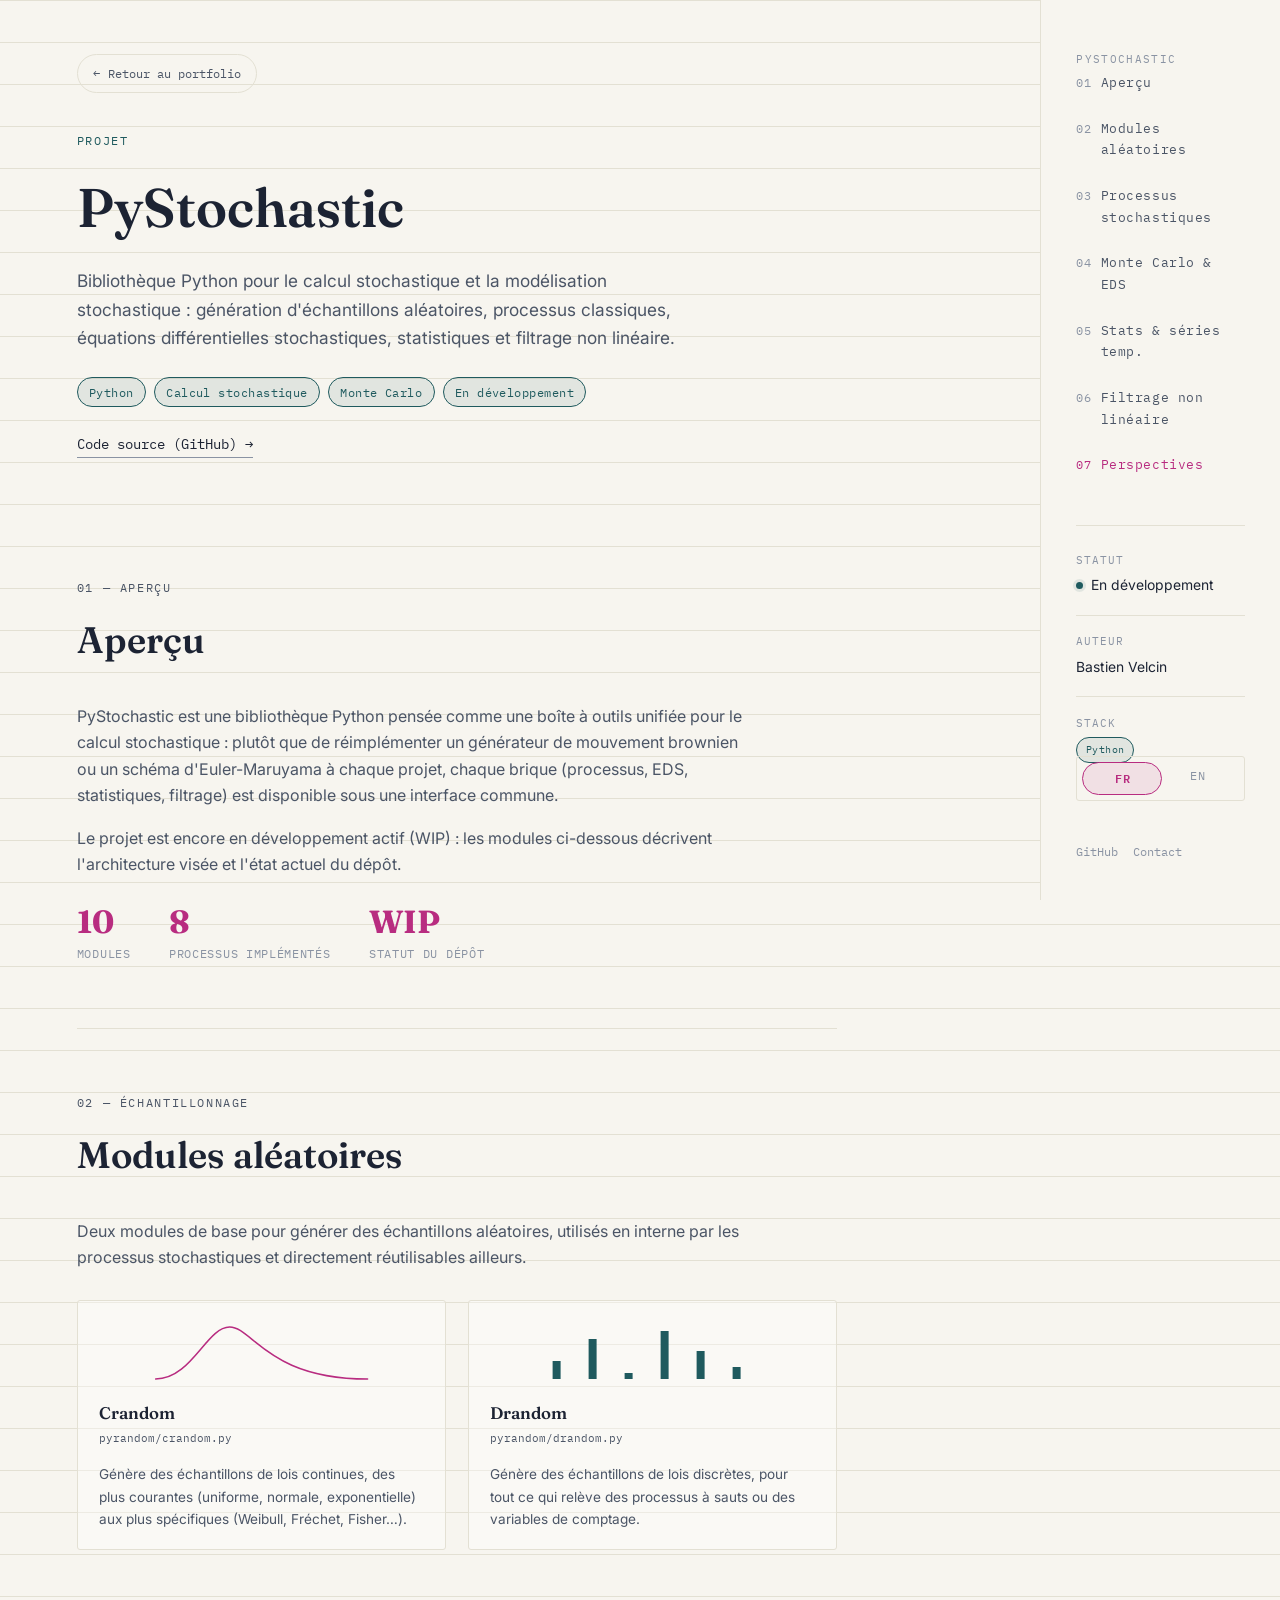
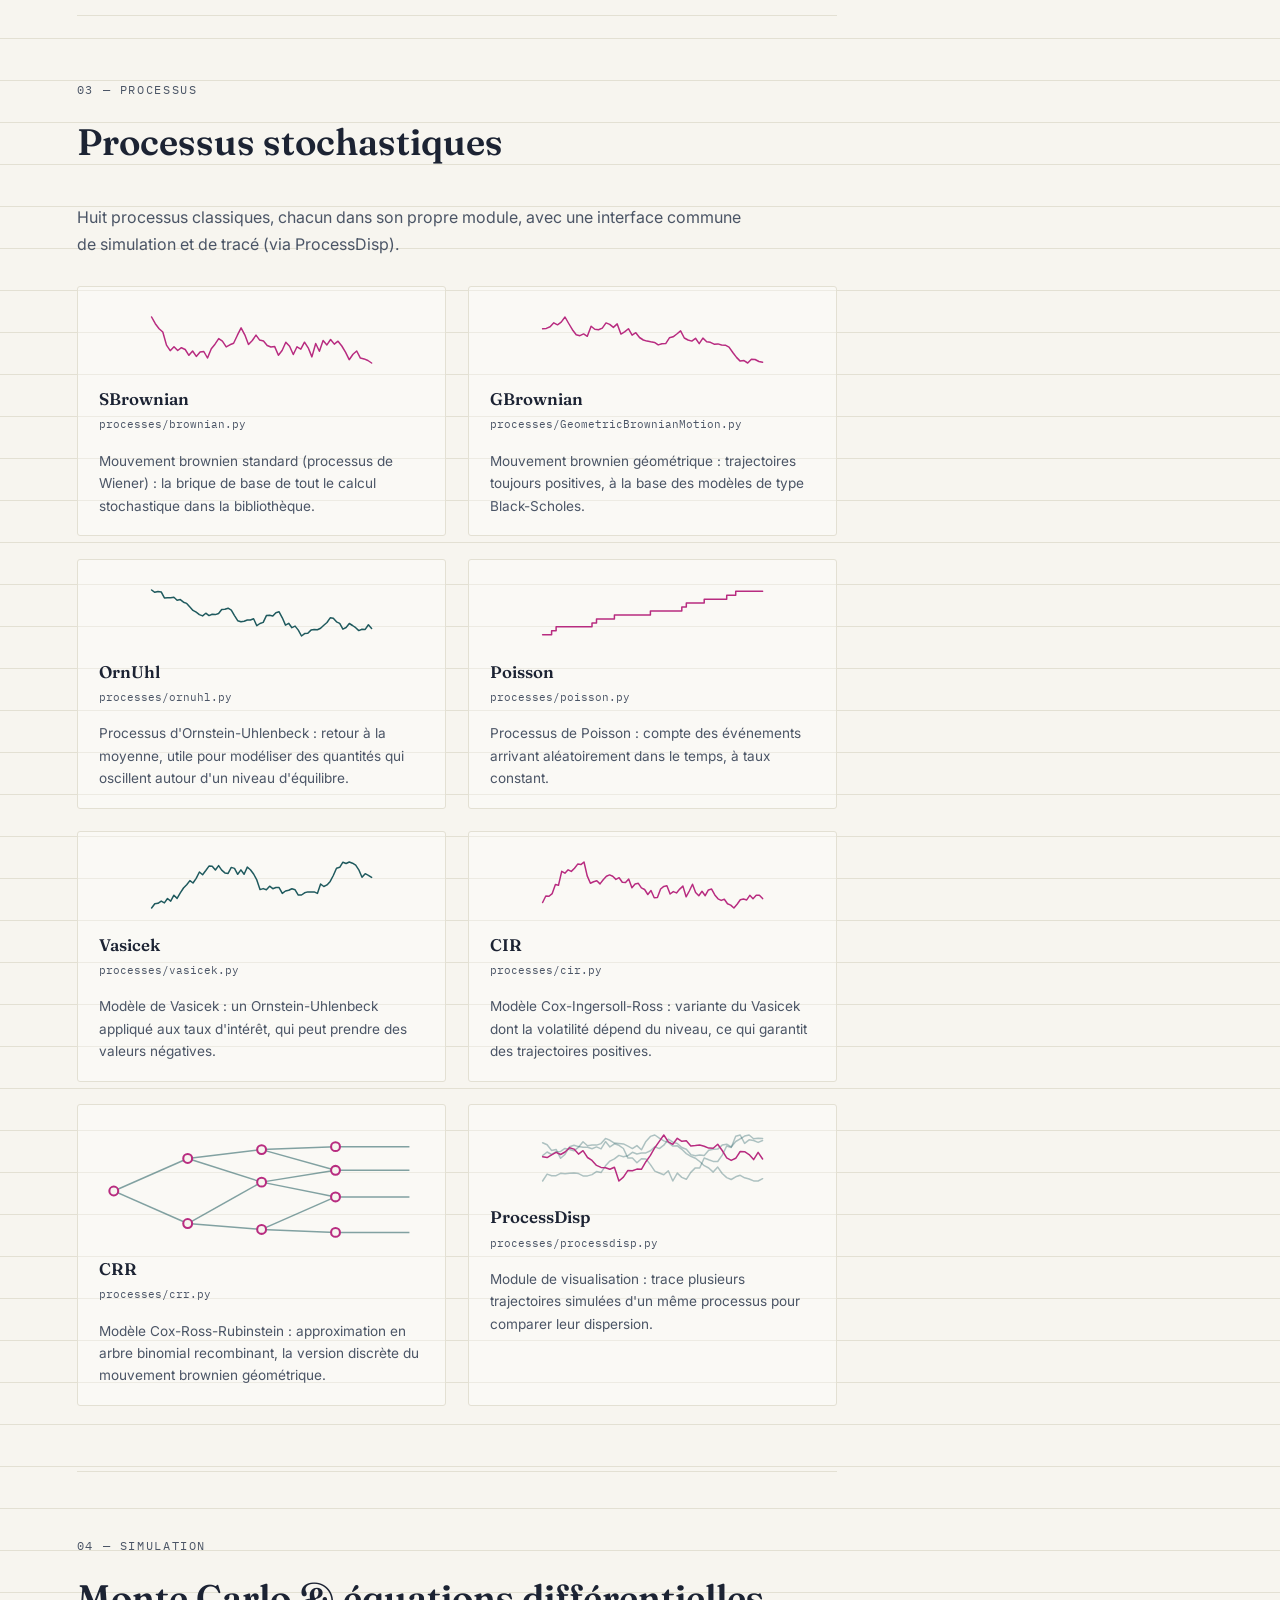
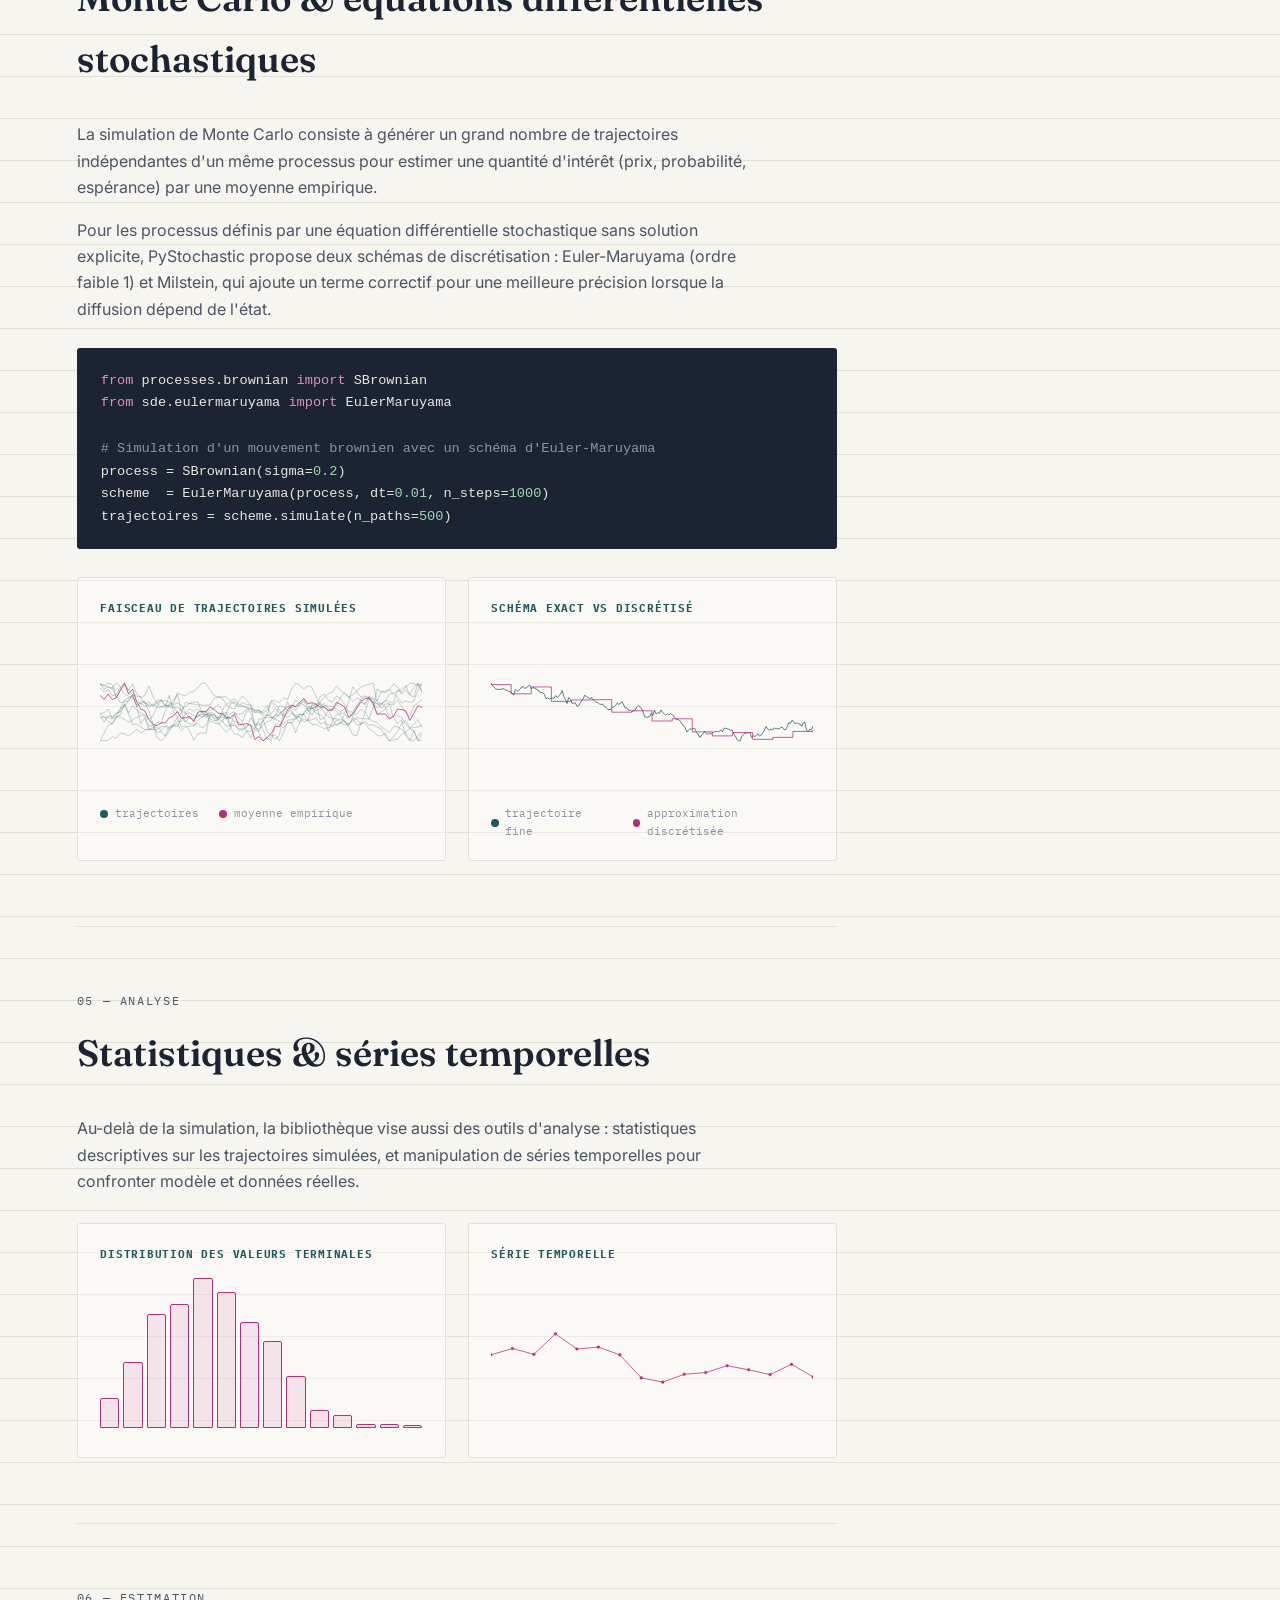
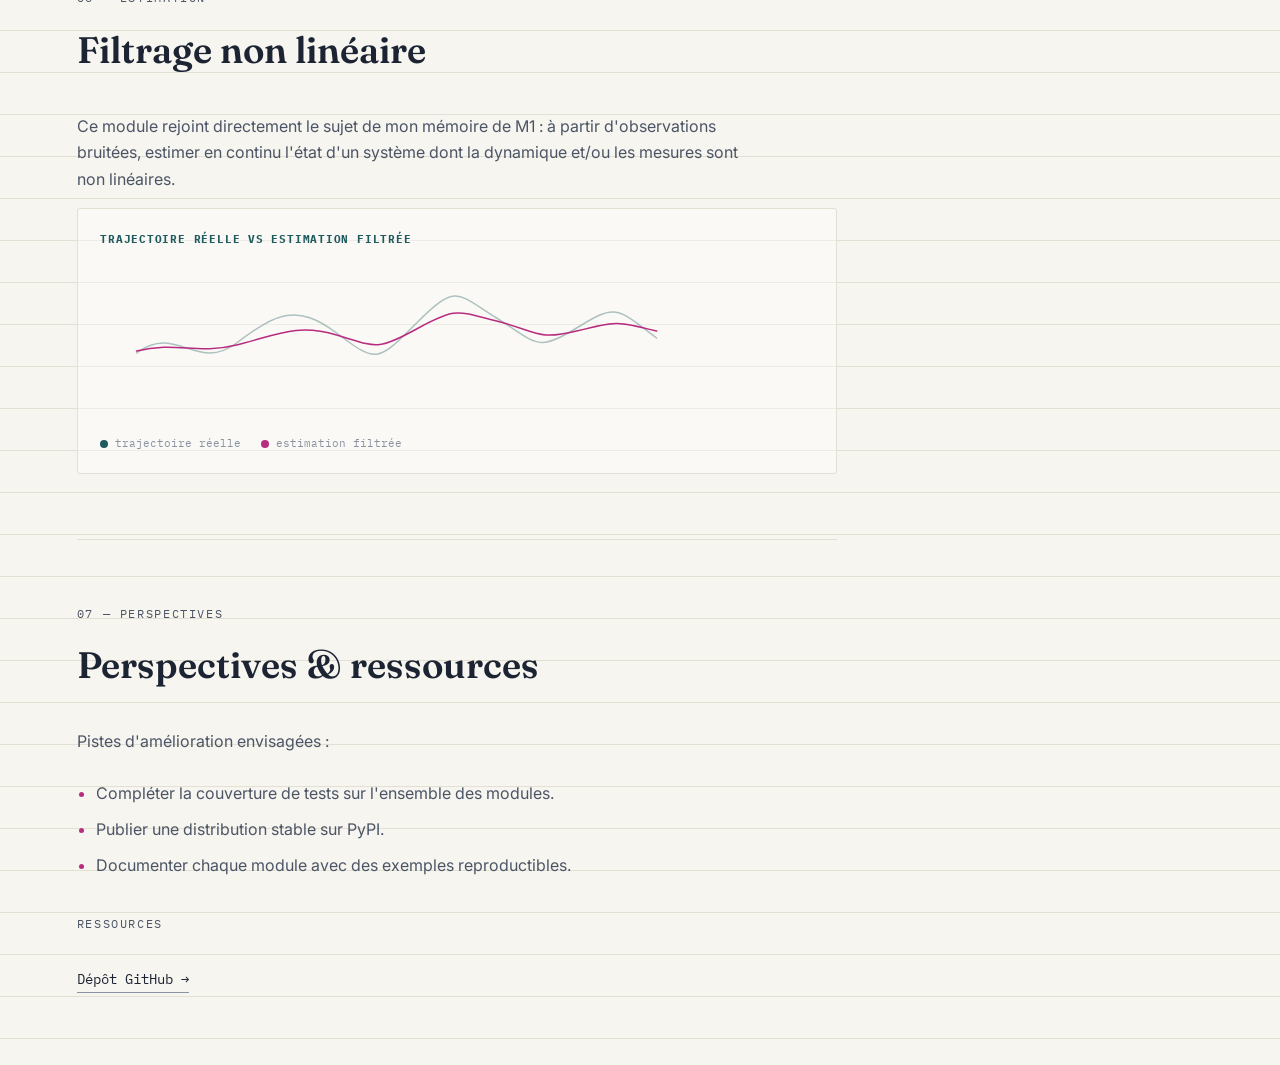
==== projets/pystochastic.html @ 56c63ebc "Update pystochastic.html" ====
<!DOCTYPE html>
<html lang="fr">
<head>
<meta charset="UTF-8">
<meta name="viewport" content="width=device-width, initial-scale=1.0">
<title>PyStochastic — Projet</title>
<meta name="description" content="PyStochastic — bibliothèque Python pour le calcul stochastique et la modélisation stochastique.">
<link rel="preconnect" href="https://fonts.googleapis.com">
<link rel="preconnect" href="https://fonts.gstatic.com" crossorigin>
<link href="https://fonts.googleapis.com/css2?family=Fraunces:ital,opsz,wght@0,9..144,400;0,9..144,600;1,9..144,500&family=Inter:wght@400;500;600&family=IBM+Plex+Mono:wght@400;500&display=swap" rel="stylesheet">
<link rel="stylesheet" href="../style.css">
<link rel="stylesheet" href="project-page.css">
</head>
<body>

<div class="layout">

  <main class="content">

    <a class="back-link" href="../index.html#projets"><span class="arrow">←</span> <span data-i18n="back.link">Retour au portfolio</span></a>

    <!-- ============ HERO ============ -->
    <header class="project-hero">
      <p class="eyebrow" data-i18n="hero.eyebrow">Projet</p>
      <h1 class="project-title">PyStochastic</h1>
      <p class="project-tagline" data-i18n="hero.tagline">
        Bibliothèque Python pour le calcul stochastique et la modélisation stochastique : génération
        d'échantillons aléatoires, processus classiques, équations différentielles stochastiques,
        statistiques et filtrage non linéaire.
      </p>

      <div class="stack-pills">
        <span class="pill">Python</span>
        <span class="pill">Calcul stochastique</span>
        <span class="pill">Monte Carlo</span>
        <span class="pill" data-i18n="hero.pill.status">En développement</span>
      </div>

      <div class="hero-links project-hero-links">
        <a href="https://github.com/BastienVelcin/PyStochastic" target="_blank" rel="noopener" data-i18n="hero.link.code">Code source (GitHub) →</a>
      </div>
    </header>

    <!-- ============ APERÇU ============ -->
    <section id="apercu" class="project-section reveal">
      <p class="eyebrow" data-i18n="section.apercu.eyebrow">01 — Aperçu</p>
      <h2 data-i18n="section.apercu.title">Aperçu</h2>
      <p data-i18n="apercu.p1">
        PyStochastic est une bibliothèque Python pensée comme une boîte à outils unifiée pour le
        calcul stochastique : plutôt que de réimplémenter un générateur de mouvement brownien ou un
        schéma d'Euler-Maruyama à chaque projet, chaque brique (processus, EDS, statistiques,
        filtrage) est disponible sous une interface commune.
      </p>
      <p data-i18n="apercu.p2">
        Le projet est encore en développement actif (WIP) : les modules ci-dessous décrivent
        l'architecture visée et l'état actuel du dépôt.
      </p>

      <ul class="stat-row">
        <li><strong>10</strong><span data-i18n="stat.modules">modules</span></li>
        <li><strong>8</strong><span data-i18n="stat.processus">processus implémentés</span></li>
        <li><strong>WIP</strong><span data-i18n="stat.statut">statut du dépôt</span></li>
      </ul>
    </section>

    <!-- ============ MODULES ALÉATOIRES ============ -->
    <section id="modules-aleatoires" class="project-section reveal">
      <p class="eyebrow" data-i18n="section.modules.eyebrow">02 — Échantillonnage</p>
      <h2 data-i18n="section.modules.title">Modules aléatoires</h2>
      <p data-i18n="modules.intro">
        Deux modules de base pour générer des échantillons aléatoires, utilisés en interne par les
        processus stochastiques et directement réutilisables ailleurs.
      </p>

      <div class="modules-grid">
        <article class="module-card">
          <svg class="module-chart" viewBox="0 0 220 64"><path d="M4,58 C40,58 55,6 78,6 C101,6 116,58 216,58" class="c-raspberry"></path></svg>
          <h3 class="module-name">Crandom</h3>
          <p class="module-path">pyrandom/crandom.py</p>
          <p class="module-desc" data-i18n="crandom.desc">
            Génère des échantillons de lois continues, des plus courantes (uniforme, normale,
            exponentielle) aux plus spécifiques (Weibull, Fréchet, Fisher…).
          </p>
        </article>

        <article class="module-card">
          <svg class="module-chart" viewBox="0 0 220 64">
            <line x1="14" y1="58" x2="14" y2="40" class="c-steel" stroke-width="8"></line>
            <line x1="50" y1="58" x2="50" y2="18" class="c-steel" stroke-width="8"></line>
            <line x1="86" y1="58" x2="86" y2="52" class="c-steel" stroke-width="8"></line>
            <line x1="122" y1="58" x2="122" y2="10" class="c-steel" stroke-width="8"></line>
            <line x1="158" y1="58" x2="158" y2="30" class="c-steel" stroke-width="8"></line>
            <line x1="194" y1="58" x2="194" y2="46" class="c-steel" stroke-width="8"></line>
          </svg>
          <h3 class="module-name">Drandom</h3>
          <p class="module-path">pyrandom/drandom.py</p>
          <p class="module-desc" data-i18n="drandom.desc">
            Génère des échantillons de lois discrètes, pour tout ce qui relève des processus à sauts
            ou des variables de comptage.
          </p>
        </article>
      </div>
    </section>

    <!-- ============ PROCESSUS STOCHASTIQUES ============ -->
    <section id="processus" class="project-section reveal">
      <p class="eyebrow" data-i18n="section.processus.eyebrow">03 — Processus</p>
      <h2 data-i18n="section.processus.title">Processus stochastiques</h2>
      <p data-i18n="processus.intro">
        Huit processus classiques, chacun dans son propre module, avec une interface commune de
        simulation et de tracé (via ProcessDisp).
      </p>

      <div class="modules-grid">

        <article class="module-card">
          <svg class="module-chart" viewBox="0 0 220 64"><path id="chart-sbrownian" class="c-raspberry"></path></svg>
          <h3 class="module-name">SBrownian</h3>
          <p class="module-path">processes/brownian.py</p>
          <p class="module-desc" data-i18n="sbrownian.desc">Mouvement brownien standard (processus de Wiener) : la brique de base de tout le calcul stochastique dans la bibliothèque.</p>
        </article>

        <article class="module-card">
          <svg class="module-chart" viewBox="0 0 220 64"><path id="chart-gbrownian" class="c-raspberry"></path></svg>
          <h3 class="module-name">GBrownian</h3>
          <p class="module-path">processes/GeometricBrownianMotion.py</p>
          <p class="module-desc" data-i18n="gbrownian.desc">Mouvement brownien géométrique : trajectoires toujours positives, à la base des modèles de type Black-Scholes.</p>
        </article>

        <article class="module-card">
          <svg class="module-chart" viewBox="0 0 220 64"><path id="chart-ornuhl" class="c-steel"></path></svg>
          <h3 class="module-name">OrnUhl</h3>
          <p class="module-path">processes/ornuhl.py</p>
          <p class="module-desc" data-i18n="ornuhl.desc">Processus d'Ornstein-Uhlenbeck : retour à la moyenne, utile pour modéliser des quantités qui oscillent autour d'un niveau d'équilibre.</p>
        </article>

        <article class="module-card">
          <svg class="module-chart" viewBox="0 0 220 64"><path id="chart-poisson" class="c-raspberry"></path></svg>
          <h3 class="module-name">Poisson</h3>
          <p class="module-path">processes/poisson.py</p>
          <p class="module-desc" data-i18n="poisson.desc">Processus de Poisson : compte des événements arrivant aléatoirement dans le temps, à taux constant.</p>
        </article>

        <article class="module-card">
          <svg class="module-chart" viewBox="0 0 220 64"><path id="chart-vasicek" class="c-steel"></path></svg>
          <h3 class="module-name">Vasicek</h3>
          <p class="module-path">processes/vasicek.py</p>
          <p class="module-desc" data-i18n="vasicek.desc">Modèle de Vasicek : un Ornstein-Uhlenbeck appliqué aux taux d'intérêt, qui peut prendre des valeurs négatives.</p>
        </article>

        <article class="module-card">
          <svg class="module-chart" viewBox="0 0 220 64"><path id="chart-cir" class="c-raspberry"></path></svg>
          <h3 class="module-name">CIR</h3>
          <p class="module-path">processes/cir.py</p>
          <p class="module-desc" data-i18n="cir.desc">Modèle Cox-Ingersoll-Ross : variante du Vasicek dont la volatilité dépend du niveau, ce qui garantit des trajectoires positives.</p>
        </article>

        <article class="module-card">
          <svg class="lattice-chart" viewBox="0 0 220 64">
            <line x1="10" y1="32" x2="60" y2="10"></line>
            <line x1="10" y1="32" x2="60" y2="54"></line>
            <line x1="60" y1="10" x2="110" y2="4"></line>
            <line x1="60" y1="10" x2="110" y2="26"></line>
            <line x1="60" y1="54" x2="110" y2="26"></line>
            <line x1="60" y1="54" x2="110" y2="58"></line>
            <line x1="110" y1="4" x2="160" y2="2"></line>
            <line x1="110" y1="4" x2="160" y2="18"></line>
            <line x1="110" y1="26" x2="160" y2="18"></line>
            <line x1="110" y1="26" x2="160" y2="36"></line>
            <line x1="110" y1="58" x2="160" y2="36"></line>
            <line x1="110" y1="58" x2="160" y2="60"></line>
            <line x1="160" y1="2" x2="210" y2="2"></line>
            <line x1="160" y1="18" x2="210" y2="18"></line>
            <line x1="160" y1="36" x2="210" y2="36"></line>
            <line x1="160" y1="60" x2="210" y2="60"></line>
            <circle cx="10" cy="32" r="3"></circle>
            <circle cx="60" cy="10" r="3"></circle><circle cx="60" cy="54" r="3"></circle>
            <circle cx="110" cy="4" r="3"></circle><circle cx="110" cy="26" r="3"></circle><circle cx="110" cy="58" r="3"></circle>
            <circle cx="160" cy="2" r="3"></circle><circle cx="160" cy="18" r="3"></circle><circle cx="160" cy="36" r="3"></circle><circle cx="160" cy="60" r="3"></circle>
          </svg>
          <h3 class="module-name">CRR</h3>
          <p class="module-path">processes/crr.py</p>
          <p class="module-desc" data-i18n="crr.desc">Modèle Cox-Ross-Rubinstein : approximation en arbre binomial recombinant, la version discrète du mouvement brownien géométrique.</p>
        </article>

        <article class="module-card">
          <svg class="module-chart" viewBox="0 0 220 64">
            <path id="chart-processdisp-1" class="c-steel-faint"></path>
            <path id="chart-processdisp-2" class="c-steel-faint"></path>
            <path id="chart-processdisp-3" class="c-steel-faint"></path>
            <path id="chart-processdisp-main" class="c-raspberry"></path>
          </svg>
          <h3 class="module-name">ProcessDisp</h3>
          <p class="module-path">processes/processdisp.py</p>
          <p class="module-desc" data-i18n="processdisp.desc">Module de visualisation : trace plusieurs trajectoires simulées d'un même processus pour comparer leur dispersion.</p>
        </article>

      </div>
    </section>

    <!-- ============ MONTE CARLO & EDS ============ -->
    <section id="monte-carlo-eds" class="project-section reveal">
      <p class="eyebrow" data-i18n="section.mc.eyebrow">04 — Simulation</p>
      <h2 data-i18n="section.mc.title">Monte Carlo & équations différentielles stochastiques</h2>
      <p data-i18n="mc.p1">
        La simulation de Monte Carlo consiste à générer un grand nombre de trajectoires indépendantes
        d'un même processus pour estimer une quantité d'intérêt (prix, probabilité, espérance) par une
        moyenne empirique.
      </p>
      <p data-i18n="eds.p1">
        Pour les processus définis par une équation différentielle stochastique sans solution
        explicite, PyStochastic propose deux schémas de discrétisation : Euler-Maruyama (ordre faible 1)
        et Milstein, qui ajoute un terme correctif pour une meilleure précision lorsque la diffusion
        dépend de l'état.
      </p>

      <pre class="code-block"><code><span class="kw">from</span> processes.brownian <span class="kw">import</span> SBrownian
<span class="kw">from</span> sde.eulermaruyama <span class="kw">import</span> EulerMaruyama

<span class="cm"># Simulation d'un mouvement brownien avec un schéma d'Euler-Maruyama</span>
process = SBrownian(sigma=<span class="st">0.2</span>)
scheme  = EulerMaruyama(process, dt=<span class="st">0.01</span>, n_steps=<span class="st">1000</span>)
trajectoires = scheme.simulate(n_paths=<span class="st">500</span>)</code></pre>

      <div class="chart-row">
        <div class="chart-card">
          <h4 data-i18n="mc.chart.title">Faisceau de trajectoires simulées</h4>
          <svg class="wide-chart" viewBox="0 0 640 160">
            <path id="chart-mc-0" class="c-steel-faint"></path><path id="chart-mc-1" class="c-steel-faint"></path>
            <path id="chart-mc-2" class="c-steel-faint"></path><path id="chart-mc-3" class="c-steel-faint"></path>
            <path id="chart-mc-4" class="c-steel-faint"></path><path id="chart-mc-5" class="c-steel-faint"></path>
            <path id="chart-mc-6" class="c-steel-faint"></path><path id="chart-mc-7" class="c-steel-faint"></path>
            <path id="chart-mc-8" class="c-steel-faint"></path><path id="chart-mc-9" class="c-steel-faint"></path>
            <path id="chart-mc-mean" class="c-raspberry" stroke-width="2.2"></path>
          </svg>
          <div class="chart-legend">
            <span><i class="legend-dot steel"></i><span data-i18n="mc.legend.paths">trajectoires</span></span>
            <span><i class="legend-dot raspberry"></i><span data-i18n="mc.legend.mean">moyenne empirique</span></span>
          </div>
        </div>

        <div class="chart-card">
          <h4 data-i18n="eds.chart.title">Schéma exact vs discrétisé</h4>
          <svg class="wide-chart" viewBox="0 0 640 160">
            <path id="chart-sde-fine" class="c-steel"></path>
            <path id="chart-sde-coarse" class="c-raspberry"></path>
          </svg>
          <div class="chart-legend">
            <span><i class="legend-dot steel"></i><span data-i18n="eds.legend.exact">trajectoire fine</span></span>
            <span><i class="legend-dot raspberry"></i><span data-i18n="eds.legend.approx">approximation discrétisée</span></span>
          </div>
        </div>
      </div>
    </section>

    <!-- ============ STATISTIQUES & SÉRIES TEMPORELLES ============ -->
    <section id="stats-series" class="project-section reveal">
      <p class="eyebrow" data-i18n="section.stats.eyebrow">05 — Analyse</p>
      <h2 data-i18n="section.stats.title">Statistiques & séries temporelles</h2>
      <p data-i18n="stats.p1">
        Au-delà de la simulation, la bibliothèque vise aussi des outils d'analyse : statistiques
        descriptives sur les trajectoires simulées, et manipulation de séries temporelles pour
        confronter modèle et données réelles.
      </p>

      <div class="chart-row">
        <div class="chart-card">
          <h4 data-i18n="hist.title">Distribution des valeurs terminales</h4>
          <div class="histogram" id="histogram-bars"></div>
        </div>

        <div class="chart-card">
          <h4 data-i18n="ts.title">Série temporelle</h4>
          <svg class="wide-chart" viewBox="0 0 640 160">
            <path id="chart-ts-line" class="c-raspberry"></path>
            <g id="chart-ts-markers" class="c-raspberry"></g>
          </svg>
        </div>
      </div>
    </section>

    <!-- ============ FILTRAGE NON LINÉAIRE ============ -->
    <section id="filtrage" class="project-section reveal">
      <p class="eyebrow" data-i18n="section.filtrage.eyebrow">06 — Estimation</p>
      <h2 data-i18n="section.filtrage.title">Filtrage non linéaire</h2>
      <p data-i18n="filtrage.p1">
        Ce module rejoint directement le sujet de mon mémoire de M1 : à partir d'observations
        bruitées, estimer en continu l'état d'un système dont la dynamique et/ou les mesures sont
        non linéaires.
      </p>

      <div class="chart-card">
        <h4 data-i18n="filtrage.chart.title">Trajectoire réelle vs estimation filtrée</h4>
        <svg class="wide-chart" viewBox="0 0 640 160">
          <path id="chart-filter-true" class="c-steel-faint" stroke-width="1.8"></path>
          <path id="chart-filter-est" class="c-raspberry" stroke-width="1.8"></path>
        </svg>
        <div class="chart-legend">
          <span><i class="legend-dot steel"></i><span data-i18n="filtrage.legend.true">trajectoire réelle</span></span>
          <span><i class="legend-dot raspberry"></i><span data-i18n="filtrage.legend.est">estimation filtrée</span></span>
        </div>
      </div>
    </section>

    <!-- ============ PERSPECTIVES ============ -->
    <section id="perspectives" class="project-section reveal">
      <p class="eyebrow" data-i18n="section.perspectives.eyebrow">07 — Perspectives</p>
      <h2 data-i18n="section.perspectives.title">Perspectives & ressources</h2>
      <p data-i18n="perspectives.intro">Pistes d'amélioration envisagées :</p>
      <ul class="plain-list">
        <li data-i18n="perspectives.li1">Compléter la couverture de tests sur l'ensemble des modules.</li>
        <li data-i18n="perspectives.li2">Publier une distribution stable sur PyPI.</li>
        <li data-i18n="perspectives.li3">Documenter chaque module avec des exemples reproductibles.</li>
      </ul>

      <p class="eyebrow" style="margin-top:2.2rem" data-i18n="perspectives.resources">Ressources</p>
      <div class="hero-links">
        <a href="https://github.com/BastienVelcin/PyStochastic" target="_blank" rel="noopener" data-i18n="perspectives.repo">Dépôt GitHub →</a>
      </div>
    </section>

  </main>

  <!-- Sidebar : navigation dans la page + infos du projet -->
  <aside class="sidebar">
    <p class="brand">PyStochastic</p>
    <nav aria-label="Navigation dans le projet">
      <ul>
        <li><a href="#apercu" data-nav><span class="idx">01</span><span data-i18n="nav.apercu">Aperçu</span></a></li>
        <li><a href="#modules-aleatoires" data-nav><span class="idx">02</span><span data-i18n="nav.modules">Modules aléatoires</span></a></li>
        <li><a href="#processus" data-nav><span class="idx">03</span><span data-i18n="nav.processus">Processus stochastiques</span></a></li>
        <li><a href="#monte-carlo-eds" data-nav><span class="idx">04</span><span data-i18n="nav.mc">Monte Carlo & EDS</span></a></li>
        <li><a href="#stats-series" data-nav><span class="idx">05</span><span data-i18n="nav.stats">Stats & séries temp.</span></a></li>
        <li><a href="#filtrage" data-nav><span class="idx">06</span><span data-i18n="nav.filtrage">Filtrage non linéaire</span></a></li>
        <li><a href="#perspectives" data-nav><span class="idx">07</span><span data-i18n="nav.perspectives">Perspectives</span></a></li>
      </ul>
    </nav>

    <button class="lang-switch" id="lang-toggle" aria-label="Changer de langue / Switch language">
      <span data-lang-btn="fr">FR</span><span class="lang-sep">·</span><span data-lang-btn="en">EN</span>
    </button>

    <div class="project-meta">
      <div class="meta-row">
        <p class="meta-label">Statut</p>
        <p class="meta-value"><span class="status-dot"></span><span data-i18n="hero.pill.status">En développement</span></p>
      </div>
      <div class="meta-row">
        <p class="meta-label">Auteur</p>
        <p class="meta-value">Bastien Velcin</p>
      </div>
      <div class="meta-row">
        <p class="meta-label">Stack</p>
        <p class="meta-value meta-stack"><span class="pill">Python</span></p>
      </div>
    </div>

    <div class="sidebar-foot">
      <a href="https://github.com/BastienVelcin/PyStochastic" target="_blank" rel="noopener">GitHub</a>
      <a href="../index.html#contact">Contact</a>
    </div>
  </aside>

</div>
<button class="lang-switch mobile-float" id="lang-toggle-float" aria-label="Changer de langue / Switch language">
  <span data-lang-btn="fr">FR</span><span class="lang-sep">·</span><span data-lang-btn="en">EN</span>
</button>
<script src="project-page.js"></script>
<script src="pystochastic.js"></script>
</body>
</html>
---- style.css ----
/* ===================================================================
   PORTFOLIO — tokens
   Paper & ink base, raspberry (filtered estimate) / steel (true signal)
   as a split-complementary accent pair — a nod to filtering theory:
   one color for the noisy/true trajectory, one for the estimate.
=================================================================== */
:root {
  --paper: #F7F5EF;
  --paper-line: #E3E0D3;
  --ink: #1C2333;
  --ink-soft: #4B5566;
  --ink-faint: #8A93A3;
  --raspberry: #B82C80;
  --raspberry-soft: rgba(184, 44, 128, 0.10);
  --steel: #1F5A5E;
  --steel-soft: rgba(31, 90, 94, 0.10);

  --font-display: 'Fraunces', 'Georgia', serif;
  --font-body: 'Inter', -apple-system, BlinkMacSystemFont, 'Segoe UI', sans-serif;
  --font-mono: 'IBM Plex Mono', 'SFMono-Regular', Consolas, monospace;

  --nav-w: 240px;
  --content-max: 760px;
  --radius: 3px;
}

* { box-sizing: border-box; }

html {
  scroll-behavior: smooth;
}

@media (prefers-reduced-motion: reduce) {
  html { scroll-behavior: auto; }
  * { animation-duration: 0.001ms !important; animation-iteration-count: 1 !important; transition-duration: 0.001ms !important; }
}

body {
  margin: 0;
  background:
    linear-gradient(var(--paper-line) 1px, transparent 1px) 0 0 / 100% 42px,
    var(--paper);
  color: var(--ink);
  font-family: var(--font-body);
  font-size: 16px;
  line-height: 1.65;
  -webkit-font-smoothing: antialiased;
}

a { color: var(--raspberry); text-decoration: none; }
a:hover { text-decoration: underline; }

::selection { background: var(--raspberry-soft); color: var(--ink); }

/* ---------------------------------------------------------------
   Layout — the page divided in two: scrolling content on the
   left, a fixed vertical nav rail on the right.
---------------------------------------------------------------- */
.layout {
  display: flex;
  min-height: 100vh;
}

main.content {
  flex: 1 1 auto;
  padding: 0 6vw 0 6vw;
  margin-right: var(--nav-w);
  max-width: calc(var(--content-max) + 12vw);
}

.sidebar {
  position: fixed;
  top: 0;
  right: 0;
  width: var(--nav-w);
  height: 100vh;
  border-left: 1px solid var(--paper-line);
  background: var(--paper);
  display: flex;
  flex-direction: column;
  justify-content: center;
  padding: 0 2.2rem;
  z-index: 50;
}

.sidebar .brand {
  position: absolute;
  top: 2.4rem;
  left: 2.2rem;
  right: 2.2rem;
  font-family: var(--font-mono);
  font-size: 0.7rem;
  letter-spacing: 0.12em;
  color: var(--ink-faint);
  text-transform: uppercase;
}

.sidebar nav ul {
  list-style: none;
  margin: 0;
  padding: 0;
}

.sidebar nav li { margin: 0 0 1.5rem; }

.sidebar nav a {
  color: var(--ink-soft);
  font-family: var(--font-mono);
  font-size: 0.82rem;
  letter-spacing: 0.04em;
  display: flex;
  align-items: baseline;
  gap: 0.6rem;
  transition: color 0.2s ease;
}

.sidebar nav a:hover { color: var(--ink); text-decoration: none; }

.sidebar nav .idx {
  color: var(--ink-faint);
  font-size: 0.72rem;
}

.sidebar nav a.active { color: var(--raspberry); }
.sidebar nav a.active .idx { color: var(--raspberry); }

.sidebar nav a.active::before {
  content: '';
  position: absolute;
}

.sidebar .sidebar-foot {
  position: absolute;
  bottom: 2.4rem;
  left: 2.2rem;
  right: 2.2rem;
  display: flex;
  gap: 0.9rem;
}

.sidebar .sidebar-foot a {
  color: var(--ink-faint);
  font-size: 0.75rem;
  font-family: var(--font-mono);
}
.sidebar .sidebar-foot a:hover { color: var(--raspberry); }

/* ---- Language switch ---- */
.lang-switch {
  position: absolute;
  bottom: 6.2rem;
  left: 2.2rem;
  right: 2.2rem;
  background: var(--paper);
  border: 1px solid var(--paper-line);
  border-radius: 999px;
  padding: 0.3rem;
  font-family: var(--font-mono);
  font-size: 0.72rem;
  letter-spacing: 0.05em;
  cursor: pointer;
  display: flex;
  gap: 0;
  overflow: hidden;
  transition: border-color 0.2s ease;
}
.lang-switch:hover { border-color: var(--raspberry); }

.lang-switch.mobile-float { display: none; }

@media (max-width: 900px) {
  .lang-switch.mobile-float {
    display: flex;
    position: fixed;
    bottom: 1.2rem;
    right: 1.2rem;
    width: 92px;
    z-index: 100;
    background: var(--paper);
    box-shadow: 0 4px 14px rgba(28, 35, 51, 0.18);
  }
}

.lang-switch .lang-sep { display: none; }

.lang-switch [data-lang-btn] {
  position: relative;
  z-index: 1;
  flex: 1 1 50%;
  text-align: center;
  padding: 0.32rem 0;
  border-radius: 999px;
  color: var(--ink-faint);
  transition: color 0.25s ease;
}

.lang-switch::before {
  content: '';
  position: absolute;
  top: 0.3rem;
  bottom: 0.3rem;
  left: 0.3rem;
  width: calc(50% - 0.3rem);
  background: var(--raspberry-soft);
  border: 1px solid var(--raspberry);
  border-radius: 999px;
  transition: transform 0.28s cubic-bezier(0.65, 0, 0.35, 1);
}

.lang-switch[data-current="en"]::before {
  transform: translateX(calc(100% - 0.1rem));
}

.lang-switch[data-current="fr"] [data-lang-btn="fr"],
.lang-switch[data-current="en"] [data-lang-btn="en"] {
  color: var(--raspberry);
  font-weight: 600;
}

/* Mobile top bar (replaces the sidebar under 900px) */
.topbar { display: none; }

/* ---------------------------------------------------------------
   Sections
---------------------------------------------------------------- */
section {
  padding: 7.5rem 0 3rem;
  border-bottom: 1px solid transparent;
}

section + section { border-top: 1px solid var(--paper-line); }

.eyebrow {
  font-family: var(--font-mono);
  font-size: 0.72rem;
  letter-spacing: 0.14em;
  text-transform: uppercase;
  color: var(--steel);
  margin: 0 0 0.8rem;
}

h1, h2, h3 { font-family: var(--font-display); font-weight: 600; color: var(--ink); margin: 0; }

h2 { font-size: clamp(1.7rem, 3vw, 2.3rem); margin-bottom: 2rem; }

/* ---- Hero / Accueil ---- */
#accueil {
  padding-top: 6rem;
  min-height: 92vh;
  display: flex;
  flex-direction: column;
  justify-content: center;
}

.hero-title {
  font-size: clamp(2.4rem, 5.2vw, 4.1rem);
  line-height: 1.05;
  letter-spacing: -0.01em;
}

.hero-title em {
  font-style: italic;
  color: var(--raspberry);
}

.hero-tagline {
  margin-top: 1.1rem;
  font-size: 1.15rem;
  color: var(--ink-soft);
  max-width: 46ch;
}

.hero-links {
  margin-top: 2.2rem;
  display: flex;
  gap: 1.6rem;
  flex-wrap: wrap;
  font-family: var(--font-mono);
  font-size: 0.85rem;
}

.hero-links a {
  color: var(--ink);
  border-bottom: 1px solid var(--ink-faint);
  padding-bottom: 2px;
}
.hero-links a:hover { border-color: var(--raspberry); color: var(--raspberry); text-decoration: none; }

.trajectory-wrap {
  margin-top: 3.2rem;
  max-width: 560px;
}

.trajectory-caption {
  font-family: var(--font-mono);
  font-size: 0.7rem;
  color: var(--ink-faint);
  margin-top: 0.6rem;
  display: flex;
  gap: 1.4rem;
}
.trajectory-caption span { display: flex; align-items: center; gap: 0.4rem; }
.dot { width: 8px; height: 8px; border-radius: 50%; display: inline-block; }
.dot.steel { background: var(--steel); }
.dot.raspberry { background: var(--raspberry); }

#path-true, #path-est { fill: none; stroke-width: 1.6; stroke-linecap: round; }
#path-true { stroke: var(--steel); opacity: 0.55; }
#path-est { stroke: var(--raspberry); }

.path-anim {
  stroke-dasharray: 900;
  stroke-dashoffset: 900;
  animation: draw 2.4s ease-out forwards;
}
#path-true.path-anim { animation-delay: 0.1s; }
#path-est.path-anim { animation-delay: 0.5s; }

@keyframes draw { to { stroke-dashoffset: 0; } }

/* ---- Projets ---- */
.grid-projets {
  display: grid;
  grid-template-columns: repeat(auto-fill, minmax(280px, 1fr));
  gap: 1.4rem;
}

.card {
  border: 1px solid var(--paper-line);
  background: rgba(255,255,255,1); /* 0.35 -> 1*/
  padding: 1.5rem 1.5rem 1.3rem;
  border-radius: var(--radius);
  transition: border-color 0.2s ease, transform 0.2s ease;
}
.card:hover { border-color: var(--raspberry); transform: translateY(-2px); }

.card .tag {
  font-family: var(--font-mono);
  font-size: 0.68rem;
  color: var(--steel);
  text-transform: uppercase;
  letter-spacing: 0.08em;
}

.card h3 { font-size: 1.15rem; margin: 0.5rem 0 0.5rem; }
.card p { color: var(--ink-soft); font-size: 0.93rem; margin: 0 0 0.9rem; }

.card .card-links { display: flex; gap: 1rem; font-size: 0.82rem; font-family: var(--font-mono); }

/* ---- Mémoires ---- */
.memoire-item {
  display: grid;
  grid-template-columns: 90px 1fr;
  gap: 1.6rem;
  padding: 1.6rem 0;
}
.memoire-item + .memoire-item { border-top: 1px solid var(--paper-line); }

.memoire-item .year {
  font-family: var(--font-mono);
  font-size: 0.85rem;
  color: var(--ink-faint);
  padding-top: 0.2rem;
}

.memoire-item h3 { font-size: 1.25rem; margin-bottom: 0.4rem; }
.memoire-item p { color: var(--ink-soft); margin: 0 0 0.7rem; }
.memoire-item .card-links { font-family: var(--font-mono); font-size: 0.82rem; display: flex; gap: 1.2rem; }

/* ---- CV ---- */
.cv-box {
  border: 1px solid var(--paper-line);
  padding: 2.2rem;
  border-radius: var(--radius);
  background: rgba(255,255,255,0.35);
}

.cv-box .cv-summary { color: var(--ink-soft); max-width: 55ch; margin-bottom: 1.4rem; }

.btn {
  display: inline-flex;
  align-items: center;
  gap: 0.5rem;
  font-family: var(--font-mono);
  font-size: 0.85rem;
  color: var(--paper);
  background: var(--ink);
  padding: 0.7rem 1.2rem;
  border-radius: var(--radius);
  transition: background 0.2s ease;
}
.btn:hover { background: var(--raspberry); text-decoration: none; }

.cv-highlights {
  margin-top: 1.8rem;
  display: grid;
  grid-template-columns: repeat(auto-fit, minmax(180px, 1fr));
  gap: 1.2rem;
  list-style: none;
  padding: 0;
}
.cv-highlights li:not(#ss) {
  font-size: 0.88rem;
  color: var(--ink-soft);
  border-left: 2px solid var(--steel);
  padding-left: 0.8rem;
}
.cv-highlights strong { display: block; color: var(--ink); font-family: var(--font-display); font-size: 1.05rem; }

/* ---- Contact ---- */
#contact { padding-bottom: 8rem; }
.contact-grid {
  display: flex;
  flex-wrap: wrap;
  gap: 2.4rem 3.2rem;
}
.contact-grid a { font-family: var(--font-mono); font-size: 0.95rem; color: var(--ink); }
.contact-grid a:hover { color: var(--raspberry); }

footer.site-foot {
  margin-right: var(--nav-w);
  padding: 1.6rem 6vw 2rem;
  font-family: var(--font-mono);
  font-size: 0.72rem;
  color: var(--ink-faint);
}

/* ---- Reveal on scroll ---- */
.reveal {
  opacity: 0;
  transform: translateY(14px);
  transition: opacity 0.6s ease, transform 0.6s ease;
}
.reveal.in { opacity: 1; transform: translateY(0); }

/* ---------------------------------------------------------------
   Responsive — under 900px the right rail becomes a top bar
---------------------------------------------------------------- */
@media (max-width: 900px) {
  .sidebar { display: none; }

  .topbar {
    display: flex;
    position: sticky;
    top: 0;
    z-index: 50;
    background: var(--paper);
    border-bottom: 1px solid var(--paper-line);
    padding: 0.9rem 5vw;
    align-items: center;
    justify-content: space-between;
  }

  .topbar .brand {
    font-family: var(--font-mono);
    font-size: 0.72rem;
    letter-spacing: 0.1em;
    color: var(--ink-faint);
    text-transform: uppercase;
  }

  .topbar-right { display: flex; align-items: center; gap: 0.7rem; }

  .topbar button {
    background: none;
    border: 1px solid var(--ink);
    color: var(--ink);
    font-family: var(--font-mono);
    font-size: 0.78rem;
    padding: 0.4rem 0.8rem;
    border-radius: var(--radius);
  }

  .topbar .lang-switch {
    position: relative;
    width: 92px;
    bottom: auto;
    left: auto;
    right: auto;
    border: 1px solid var(--paper-line);
  }

  .topbar-menu {
    display: none;
    position: absolute;
    top: 100%;
    left: 0;
    right: 0;
    background: var(--paper);
    border-bottom: 1px solid var(--paper-line);
    flex-direction: column;
    padding: 0.5rem 5vw 1.2rem;
  }
  .topbar-menu.open { display: flex; }
  .topbar-menu a {
    color: var(--ink-soft);
    font-family: var(--font-mono);
    font-size: 0.9rem;
    padding: 0.7rem 0;
    border-bottom: 1px solid var(--paper-line);
  }
  .topbar-menu a.active { color: var(--raspberry); }

  main.content { margin-right: 0; padding: 0 5vw; max-width: 100%; }
  footer.site-foot { margin-right: 0; padding: 1.6rem 5vw 2rem; }
  #accueil { padding-top: 3rem; min-height: auto; }
  .memoire-item { grid-template-columns: 1fr; gap: 0.4rem; }
}

/* Keyboard focus visibility */
a:focus-visible, button:focus-visible {
  outline: 2px solid var(--raspberry);
  outline-offset: 2px;
}
---- projets/project-page.css ----
/* =====================================================================
   project-page.css
   Styles additionnels pour les pages projet individuelles
   (projets/pystochastic.html, et tout autre projet dupliqué dessus).
   S'appuie entièrement sur les variables définies dans style.css :
   chargez toujours style.css AVANT ce fichier.
===================================================================== */

.back-link {
  display: inline-flex;
  align-items: center;
  gap: 0.5rem;
  font-family: var(--font-mono);
  font-size: 0.78rem;
  color: var(--ink-soft);
  border: 1px solid var(--paper-line);
  padding: 0.5rem 0.95rem;
  border-radius: 999px;
  margin-top: 3.4rem;
  margin-bottom: 2.4rem;
  transition: border-color 0.2s ease, color 0.2s ease;
}
.back-link:hover { border-color: var(--raspberry); color: var(--raspberry); text-decoration: none; }
.back-link .arrow { display: inline-block; transition: transform 0.2s ease; }
.back-link:hover .arrow { transform: translateX(-3px); }

/* ---- Hero de projet ---- */
.project-hero {
  padding: 0 0 3.5rem;
}

.project-title {
  font-family: var(--font-display);
  font-size: clamp(2.2rem, 4.5vw, 3.4rem);
  margin: 0.6rem 0 0.9rem;
  color: var(--ink);
}

.project-tagline {
  color: var(--ink-soft);
  font-size: 1.08rem;
  max-width: 58ch;
  margin: 0 0 1.5rem;
}

.stack-pills {
  display: flex;
  flex-wrap: wrap;
  gap: 0.5rem;
  margin-bottom: 1.6rem;
}

.pill {
  font-family: var(--font-mono);
  font-size: 0.72rem;
  letter-spacing: 0.04em;
  color: var(--steel);
  border: 1px solid var(--steel);
  background: var(--steel-soft);
  padding: 0.3rem 0.7rem;
  border-radius: 999px;
}

.project-hero-links { margin-top: 0; }

/* ---- Sections de contenu ---- */
.project-section { padding: 4rem 0; }
.project-section p { color: var(--ink-soft); max-width: 68ch; }
.project-section p + p { margin-top: 1rem; }

/* ---- Chiffres clés ---- */
.stat-row {
  display: flex;
  flex-wrap: wrap;
  gap: 2.4rem;
  list-style: none;
  padding: 0;
  margin: 1.8rem 0 0;
}
.stat-row li { display: flex; flex-direction: column; }
.stat-row strong {
  font-family: var(--font-display);
  font-size: 2rem;
  color: var(--raspberry);
  line-height: 1;
}
.stat-row span {
  font-family: var(--font-mono);
  font-size: 0.72rem;
  color: var(--ink-faint);
  text-transform: uppercase;
  letter-spacing: 0.06em;
  margin-top: 0.4rem;
}

/* ---- Bloc de code ---- */
.code-block {
  margin: 1.6rem 0 0;
  background: var(--ink);
  color: #E8E6DE;
  padding: 1.3rem 1.5rem;
  border-radius: var(--radius);
  overflow-x: auto;
  font-family: var(--font-mono);
  font-size: 0.85rem;
  line-height: 1.6;
}
.code-block .cm { color: #8A93A3; }      /* commentaires */
.code-block .kw { color: #E38FBE; }      /* mots-clés */
.code-block .st { color: #9FD8B0; }      /* chaînes / valeurs */

/* ---- Grille de figures / résultats ---- */
.figure-grid {
  display: grid;
  grid-template-columns: repeat(auto-fill, minmax(240px, 1fr));
  gap: 1.4rem;
  margin-top: 1.8rem;
}

.figure-card {
  margin: 0;
  border: 1px solid var(--paper-line);
  border-radius: var(--radius);
  overflow: hidden;
  background: rgba(255,255,255,0.35);
}

.figure-placeholder {
  aspect-ratio: 4 / 3;
  display: flex;
  align-items: center;
  justify-content: center;
  background:
    repeating-linear-gradient(45deg, var(--paper-line), var(--paper-line) 1px, transparent 1px, transparent 10px);
  color: var(--ink-faint);
  font-family: var(--font-mono);
  font-size: 0.75rem;
}

.figure-card figcaption {
  padding: 0.8rem 1rem;
  font-size: 0.82rem;
  color: var(--ink-soft);
}

/* ---- Liste de perspectives ---- */
.plain-list {
  margin: 1.6rem 0 0;
  padding-left: 1.2rem;
  color: var(--ink-soft);
}
.plain-list li { margin-bottom: 0.6rem; }
.plain-list li::marker { color: var(--raspberry); }

/* ---- Panneau "infos" dans la sidebar ---- */
.project-meta {
  margin-top: 1.6rem;
  padding-top: 1.6rem;
  border-top: 1px solid var(--paper-line);
  display: flex;
  flex-direction: column;
  gap: 1.1rem;
}

/* Cette sidebar porte plus de contenu que celle de l'accueil (nav +
   pastille de langue + infos projet) : on sort la pastille du
   positionnement absolu utilisé sur la homepage pour l'intégrer au
   flux normal, et on permet le scroll si jamais ça dépasse. */
.sidebar { overflow-y: auto; padding-top: 4.5rem; padding-bottom: 2rem; justify-content: flex-start; }
.sidebar .lang-switch {
  margin: 1.8rem 0 0;
  bottom: 6.2rem;
  left: 2.2rem;
  right: 2.2rem;
  background: none;
  border: 1px solid var(--paper-line);
  border-radius: var(--radius);
  padding: 0.4rem 0.7rem;
  font-family: var(--font-mono);
  font-size: 0.75rem;
  letter-spacing: 0.06em;
  color: var(--ink-faint);
  cursor: pointer;
  display: flex;
  justify-content: center;
  gap: 0.35rem;
  transition: border-color 0.2s ease;
}
.lang-switch:hover { border-color: var(--raspberry); }
.lang-switch .lang-sep { color: var(--ink-faint); }
.lang-switch [data-lang-btn] { transition: color 0.2s ease; }
.lang-switch[data-current="fr"] [data-lang-btn="fr"],
.lang-switch[data-current="en"] [data-lang-btn="en"] {
  color: var(--raspberry);
  font-weight: 600;
}

}

.sidebar .sidebar-foot {
  position: relative;
  bottom: auto; left: auto; right: auto;
  margin-top: 1.8rem;
  padding-top: 1.4rem;
  border-top: 1px solid var(--paper-line);
}
.meta-row {
  display: flex;
  flex-direction: column;
  gap: 0.3rem;
  padding-bottom: 1.1rem;
  border-bottom: 1px solid var(--paper-line);
}
.meta-row:last-child { border-bottom: none; padding-bottom: 0; }

.meta-label {
  font-family: var(--font-mono);
  font-size: 0.66rem;
  letter-spacing: 0.09em;
  text-transform: uppercase;
  color: var(--ink-faint);
  margin: 0;
}
.meta-value {
  font-size: 0.87rem;
  color: var(--ink);
  margin: 0;
  display: flex;
  align-items: center;
  gap: 0.5rem;
}

.status-dot {
  width: 7px;
  height: 7px;
  border-radius: 50%;
  background: var(--steel);
  flex-shrink: 0;
  box-shadow: 0 0 0 3px var(--steel-soft);
}

.meta-stack {
  display: flex;
  flex-wrap: wrap;
  gap: 0.4rem;
}
.meta-stack .pill {
  font-size: 0.65rem;
  padding: 0.2rem 0.55rem;
}

@media (max-width: 900px) {
  .back-link { margin-top: 5.5rem; }
  .project-meta { display: none; } /* déjà peu utile une fois la sidebar cachée */
}

/* ---------------------------------------------------------------
   Reveal au scroll — robuste au JS : le contenu reste visible par
   défaut, et n'est masqué pour l'animation que si le script a bien
   pu tourner (body.js-ready ajouté par project-page.js). Comme ça,
   un script.js absent/mal chemin ne casse jamais l'affichage.
---------------------------------------------------------------- */
.reveal { opacity: 1; transform: none; }
body.js-ready .reveal {
  opacity: 0;
  transform: translateY(14px);
  transition: opacity 0.6s ease, transform 0.6s ease;
}
body.js-ready .reveal.in { opacity: 1; transform: translateY(0); }

/* ---------------------------------------------------------------
   Grille de modules (processus stochastiques, modules aléatoires)
---------------------------------------------------------------- */
.modules-grid {
  display: grid;
  grid-template-columns: repeat(auto-fill, minmax(250px, 1fr));
  gap: 1.4rem;
  margin-top: 1.8rem;
}

.module-card {
  border: 1px solid var(--paper-line);
  border-radius: var(--radius);
  padding: 1.3rem 1.3rem 1.15rem;
  background: rgba(255,255,255,0.35);
  transition: border-color 0.2s ease, transform 0.2s ease;
}
.module-card:hover { border-color: var(--raspberry); transform: translateY(-2px); }

.module-chart { width: 100%; height: 64px; display: block; margin-bottom: 0.9rem; }
.module-chart path {
  fill: none;
  stroke-width: 1.5;
  stroke-linecap: round;
  stroke-linejoin: round;
}
.module-chart circle { fill: var(--paper); stroke-width: 1.4; }
.c-raspberry { stroke: var(--raspberry); }
.c-steel { stroke: var(--steel); }
.c-steel-faint { stroke: var(--steel); opacity: 0.35; }

.module-name {
  font-family: var(--font-display);
  font-size: 1.05rem;
  margin: 0 0 0.15rem;
  color: var(--ink);
}
.module-path {
  font-family: var(--font-mono);
  font-size: 0.66rem;
  color: var(--ink-faint);
  margin: 0 0 0.6rem;
  word-break: break-all;
}
.module-desc { font-size: 0.85rem; color: var(--ink-soft); margin: 0; }

/* ---------------------------------------------------------------
   Cartes de graphique "larges" (Monte Carlo, SDE, stats, filtrage)
---------------------------------------------------------------- */
.chart-row {
  display: grid;
  grid-template-columns: 1fr 1fr;
  gap: 1.4rem;
  margin-top: 1.8rem;
}
@media (max-width: 760px) { .chart-row { grid-template-columns: 1fr; } }

.chart-card {
  border: 1px solid var(--paper-line);
  border-radius: var(--radius);
  padding: 1.3rem 1.4rem 1.2rem;
  background: rgba(255,255,255,0.35);
}
.chart-card h4 {
  font-family: var(--font-mono);
  font-size: 0.7rem;
  text-transform: uppercase;
  letter-spacing: 0.07em;
  color: var(--steel);
  margin: 0 0 0.9rem;
}
.chart-card .wide-chart { width: 100%; height: 160px; display: block; }
.chart-card .wide-chart path {
  fill: none;
  stroke-width: 1.5;
  stroke-linecap: round;
  stroke-linejoin: round;
}
.chart-card .wide-chart circle { fill: var(--raspberry); }

.chart-legend {
  display: flex;
  gap: 1.3rem;
  font-family: var(--font-mono);
  font-size: 0.68rem;
  color: var(--ink-faint);
  margin-top: 0.8rem;
}
.chart-legend span { display: flex; align-items: center; gap: 0.4rem; }
.legend-dot { width: 8px; height: 8px; border-radius: 50%; display: inline-block; }
.legend-dot.steel { background: var(--steel); }
.legend-dot.raspberry { background: var(--raspberry); }

/* Histogramme (barres CSS, hauteurs posées en JS) */
.histogram {
  display: flex;
  align-items: flex-end;
  gap: 4px;
  height: 150px;
  margin-top: 0.4rem;
}
.histogram .bar {
  flex: 1;
  background: var(--raspberry-soft);
  border: 1px solid var(--raspberry);
  border-radius: 2px 2px 0 0;
  min-height: 2px;
}

/* Treillis binomial (CRR) */
.lattice-chart { width: 100%; height: 130px; display: block; }
.lattice-chart line { stroke: var(--steel); stroke-width: 1; opacity: 0.55; }
.lattice-chart circle { fill: var(--paper); stroke: var(--raspberry); stroke-width: 1.4; }
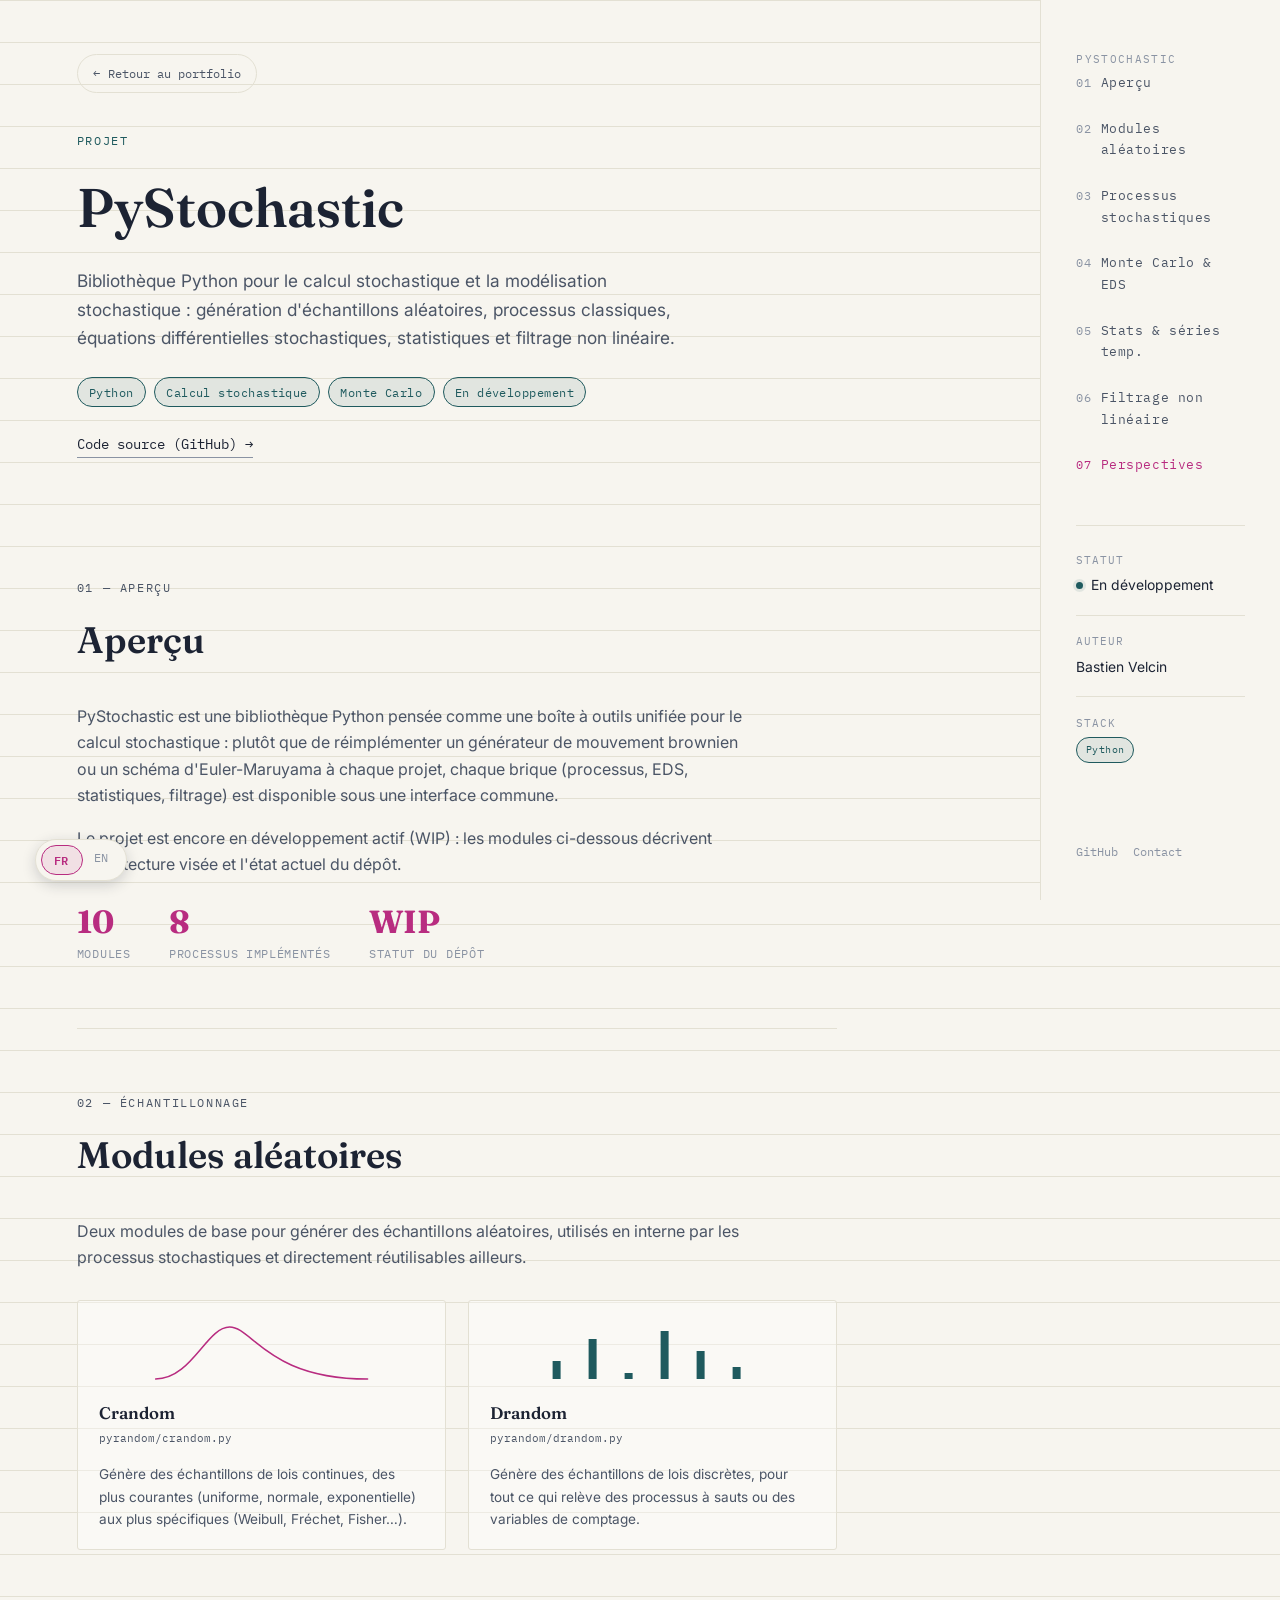
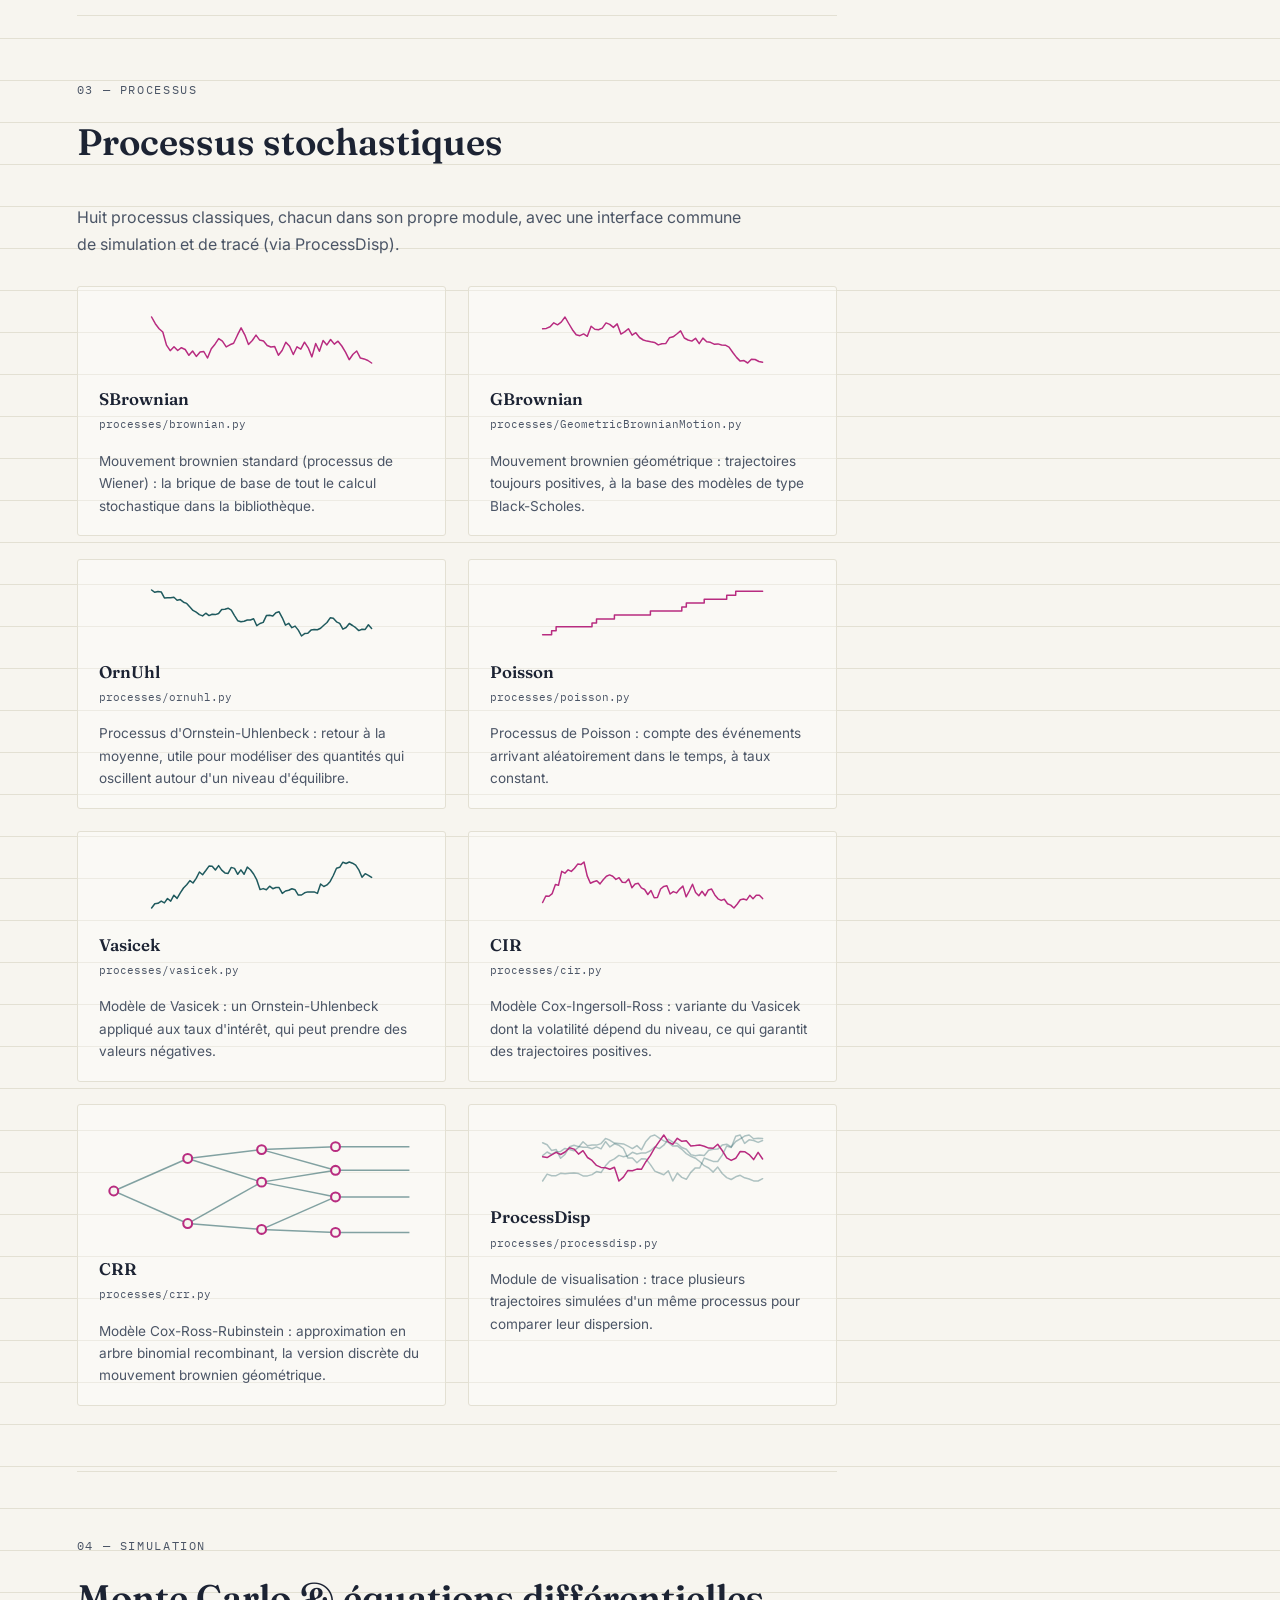
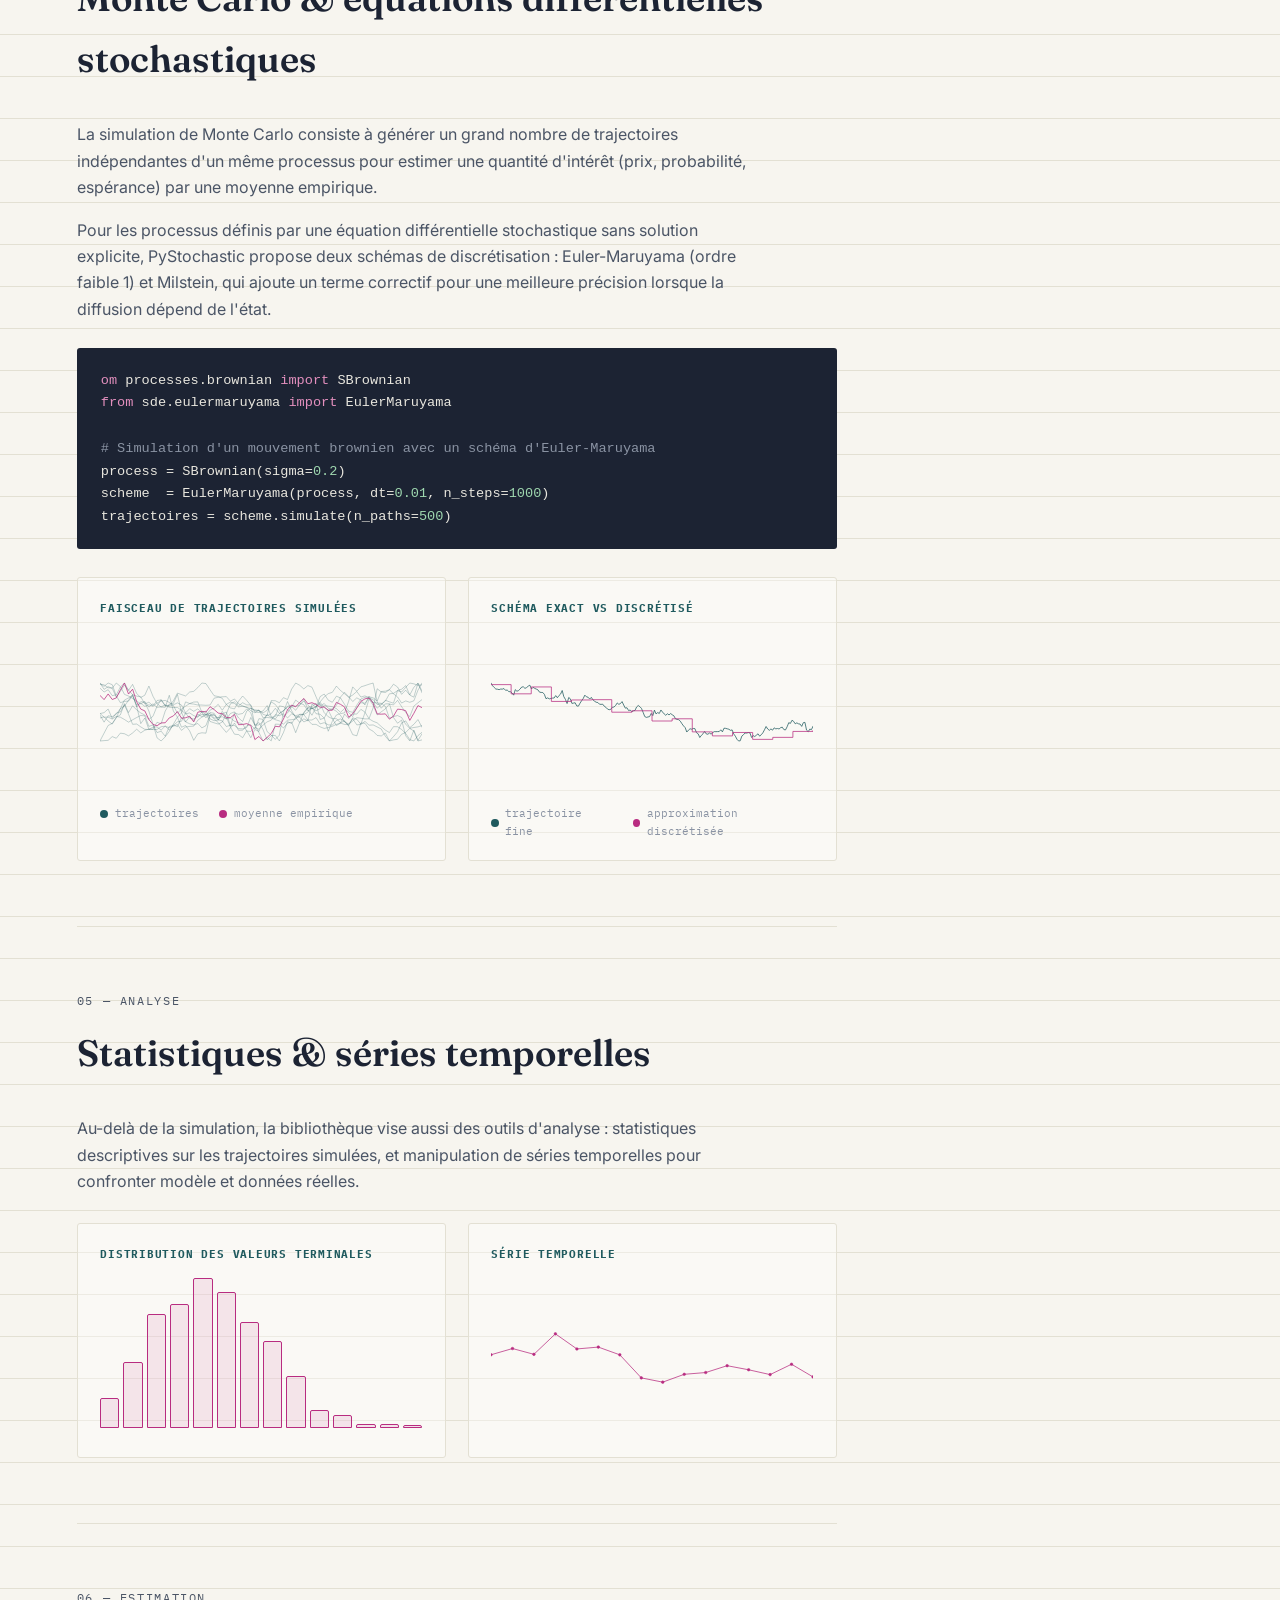
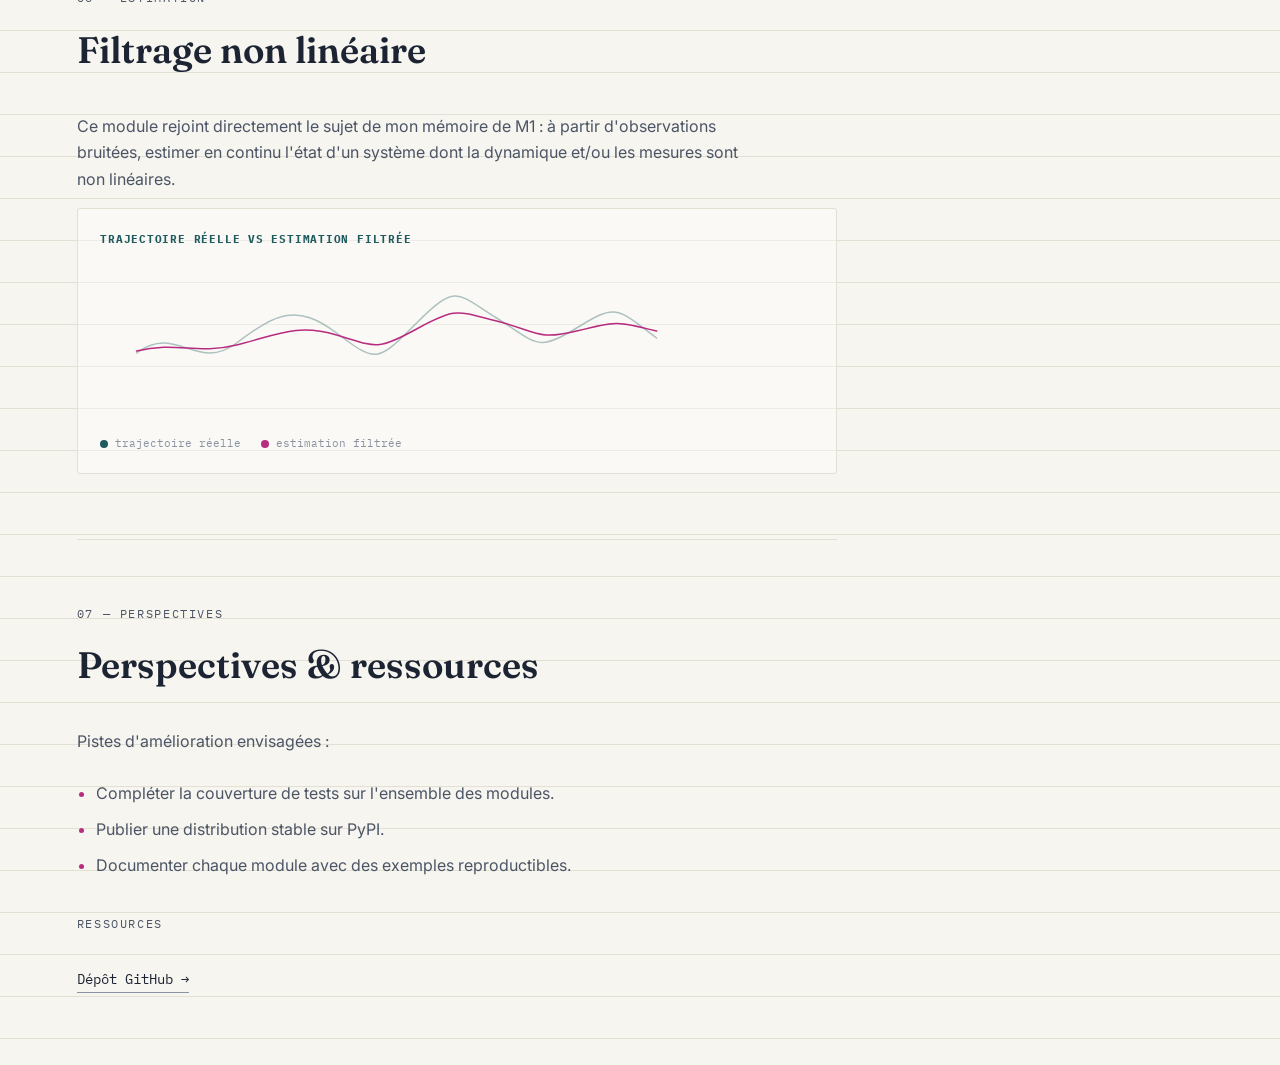
==== commit 456b69f0: "Update pystochastic.html" ====
--- a/projets/pystochastic.html
+++ b/projets/pystochastic.html
@@ -79,7 +79,7 @@
           <p class="module-path">pyrandom/crandom.py</p>
           <p class="module-desc" data-i18n="crandom.desc">
             Génère des échantillons de lois continues, des plus courantes (uniforme, normale,
-            exponentielle) aux plus spécifiques (Weibull, Fréchet, Fisher…).
+            exponentielle) aux plus spécifiques (Weibull, échet, Fisher…).
           </p>
         </article>
 
@@ -214,7 +214,7 @@
         dépend de l'état.
       </p>
 
-      <pre class="code-block"><code><span class="kw">from</span> processes.brownian <span class="kw">import</span> SBrownian
+      <pre class="code-block"><code><span class="kw">om</span> processes.brownian <span class="kw">import</span> SBrownian
 <span class="kw">from</span> sde.eulermaruyama <span class="kw">import</span> EulerMaruyama
 
 <span class="cm"># Simulation d'un mouvement brownien avec un schéma d'Euler-Maruyama</span>
@@ -335,10 +335,10 @@
         <li><a href="#perspectives" data-nav><span class="idx">07</span><span data-i18n="nav.perspectives">Perspectives</span></a></li>
       </ul>
     </nav>
-
+    <!--
     <button class="lang-switch" id="lang-toggle" aria-label="Changer de langue / Switch language">
       <span data-lang-btn="fr">FR</span><span class="lang-sep">·</span><span data-lang-btn="en">EN</span>
-    </button>
+    </button>-->
 
     <div class="project-meta">
       <div class="meta-row">
--- a/style.css
+++ b/style.css
@@ -168,7 +168,6 @@
 
 .lang-switch.mobile-float { display: none; }
 
-@media (max-width: 900px) {
   .lang-switch.mobile-float {
     display: flex;
     position: fixed;
@@ -179,7 +178,6 @@
     background: var(--paper);
     box-shadow: 0 4px 14px rgba(28, 35, 51, 0.18);
   }
-}
 
 .lang-switch .lang-sep { display: none; }
 
@@ -327,7 +325,7 @@
 
 .card {
   border: 1px solid var(--paper-line);
-  background: rgba(255,255,255,1); /* 0.35 -> 1*/
+  background: rgba(255,255,255,0.35); /* 0.35 -> 1*/
   padding: 1.5rem 1.5rem 1.3rem;
   border-radius: var(--radius);
   transition: border-color 0.2s ease, transform 0.2s ease;
--- a/projets/project-page.css
+++ b/projets/project-page.css
@@ -168,6 +168,7 @@
    flux normal, et on permet le scroll si jamais ça dépasse. */
 .sidebar { overflow-y: auto; padding-top: 4.5rem; padding-bottom: 2rem; justify-content: flex-start; }
 .sidebar .lang-switch {
+  position: absolute;
   margin: 1.8rem 0 0;
   bottom: 6.2rem;
   left: 2.2rem;
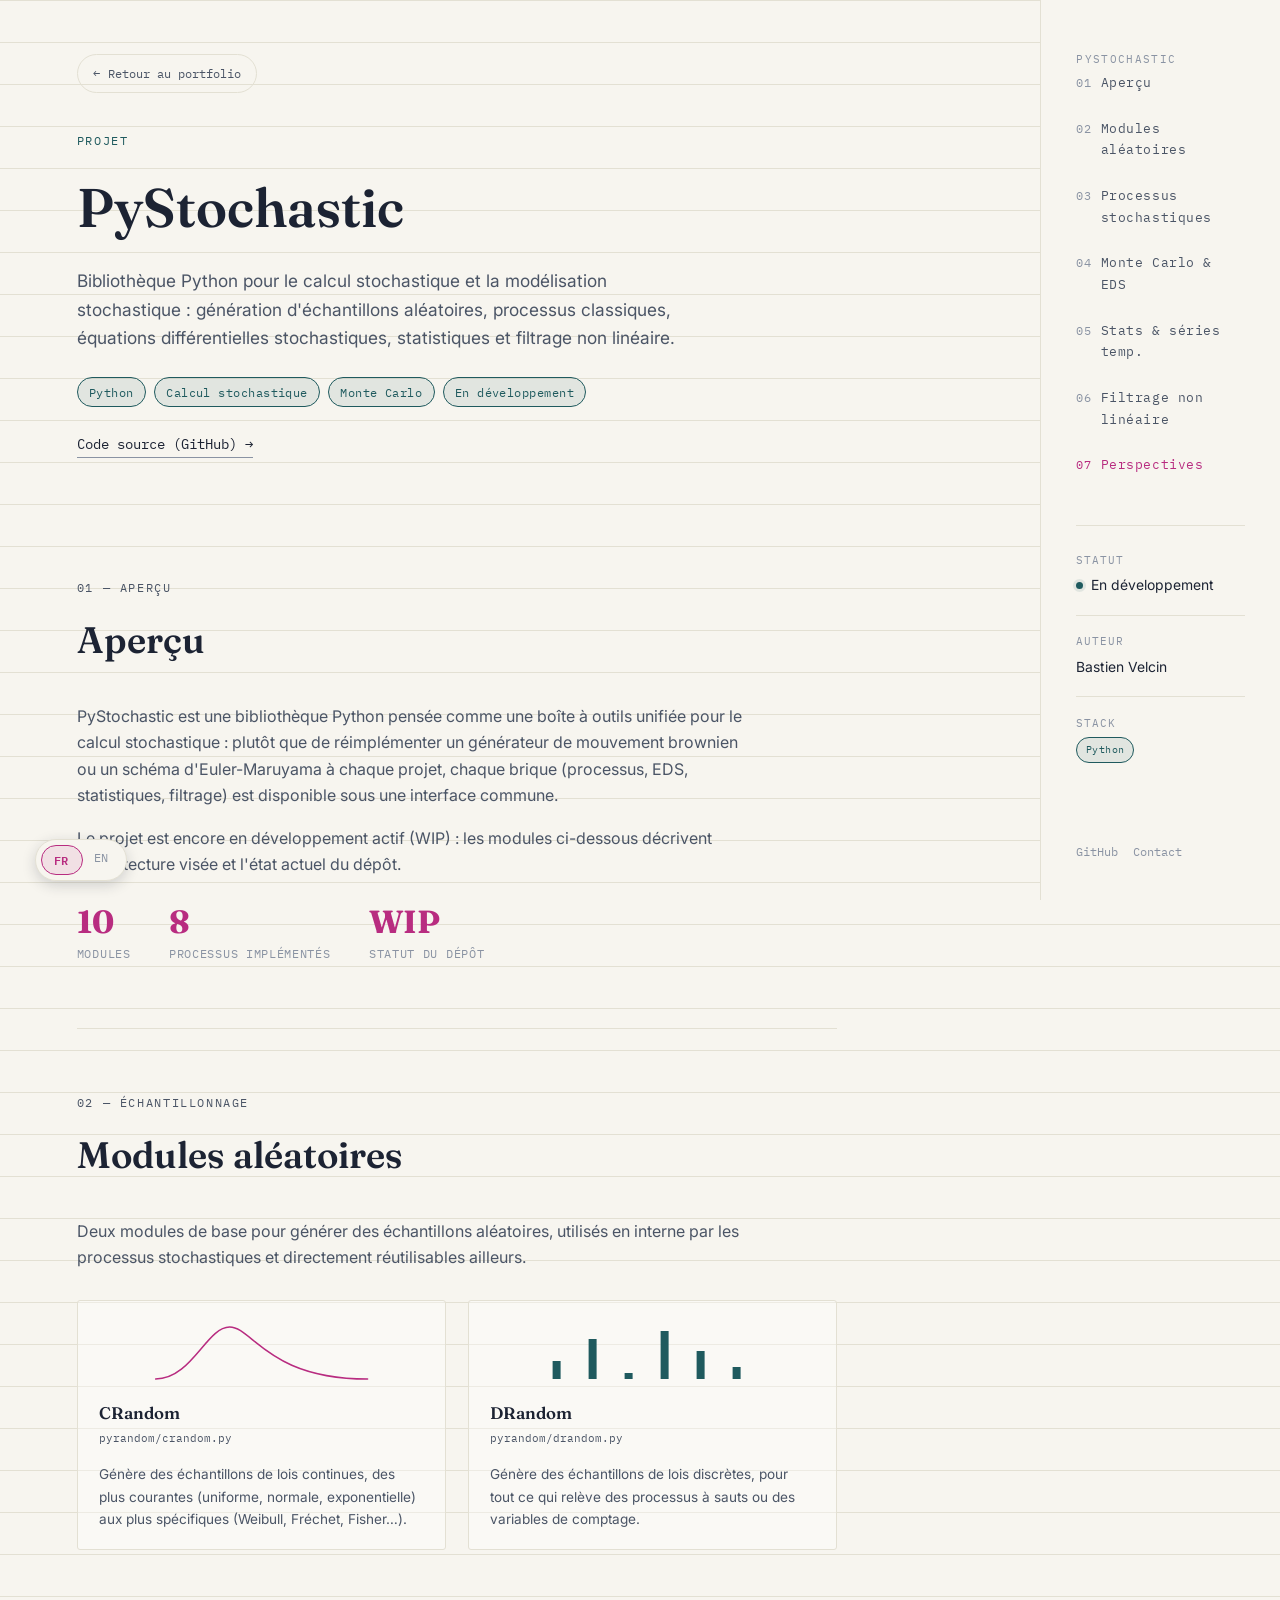
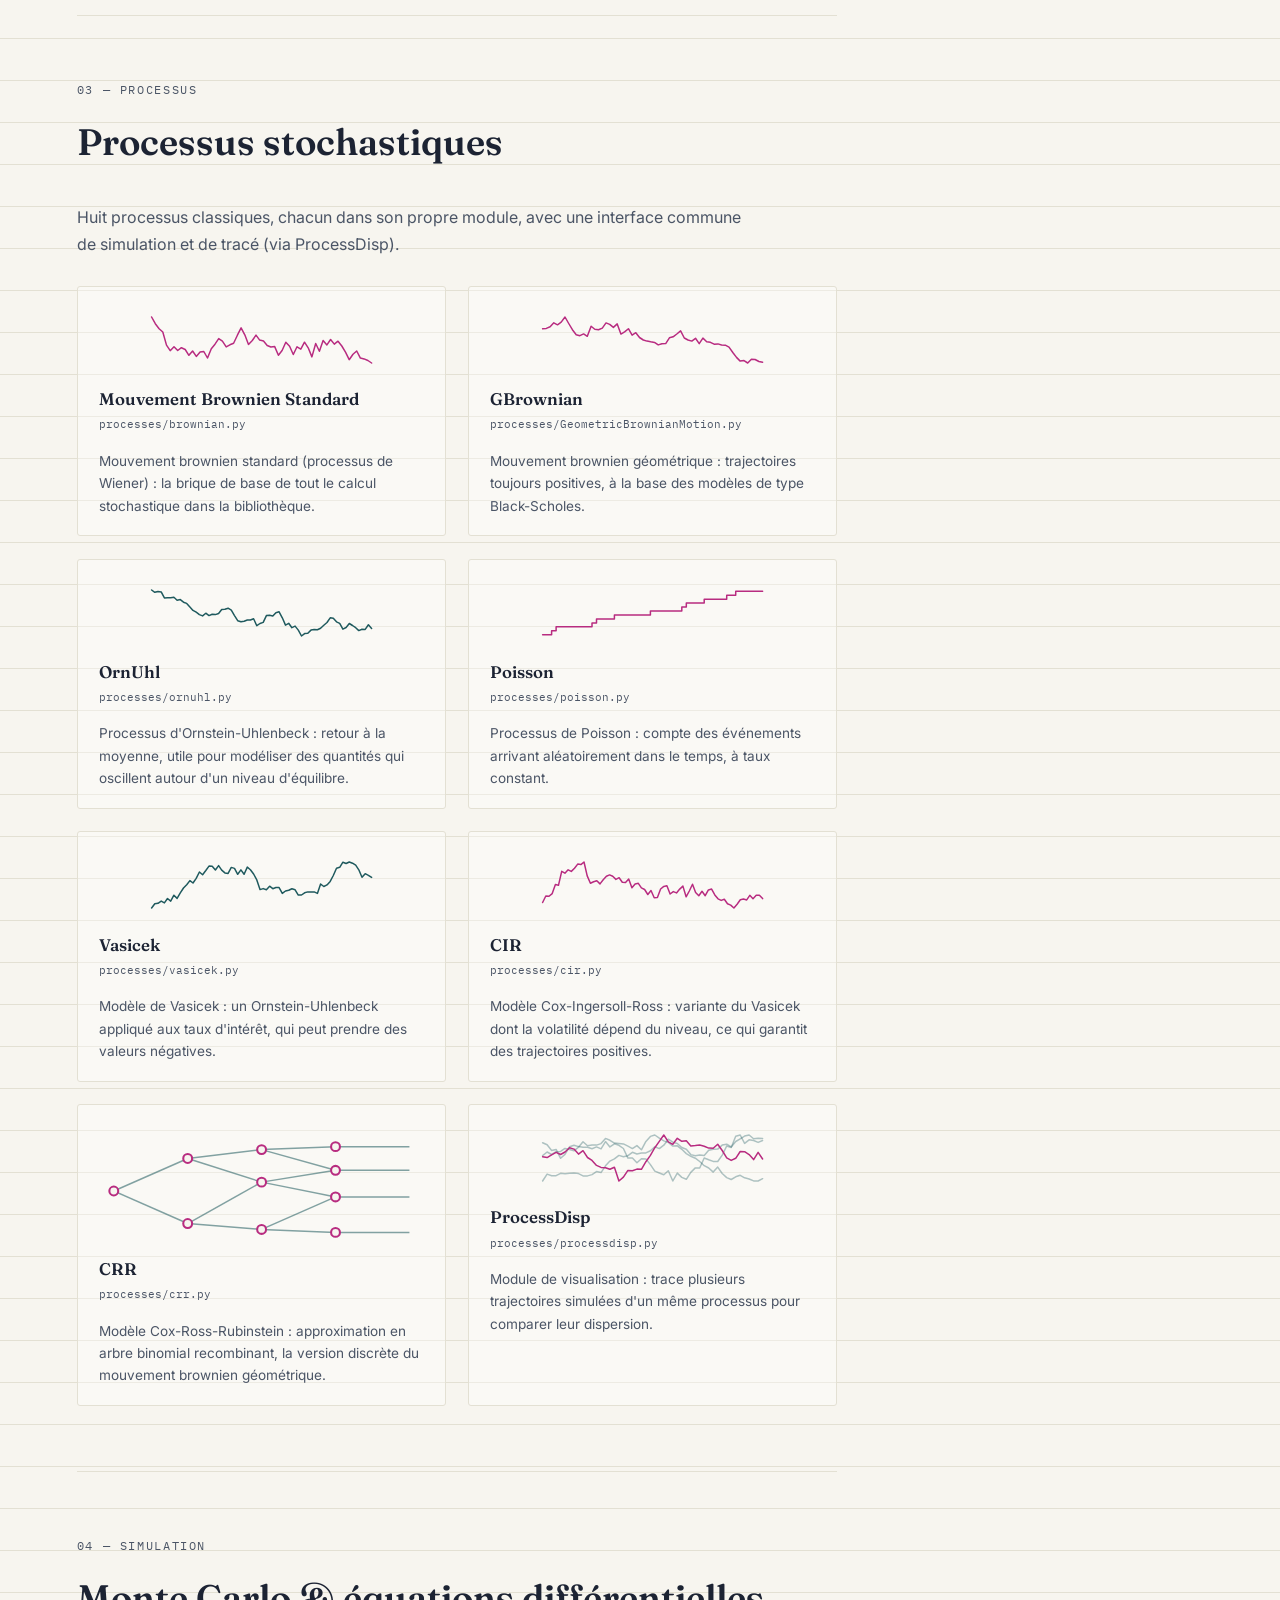
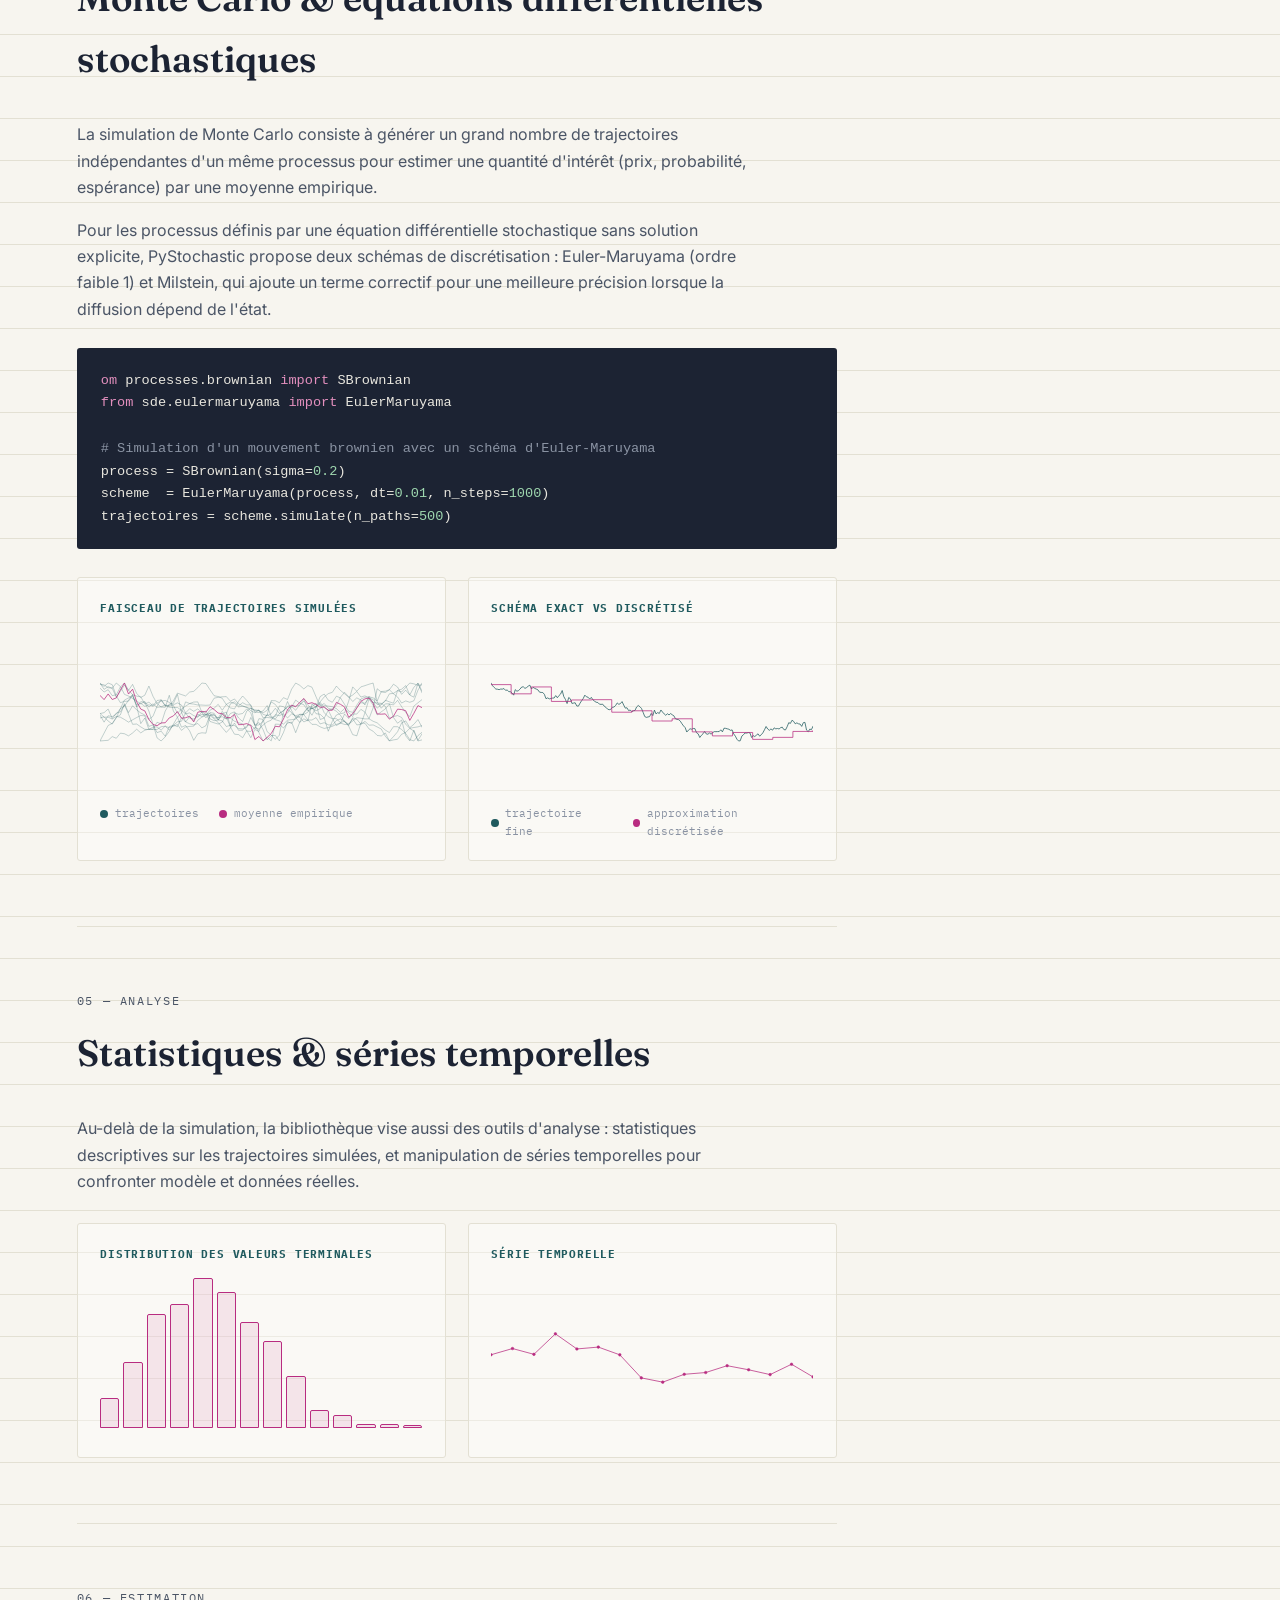
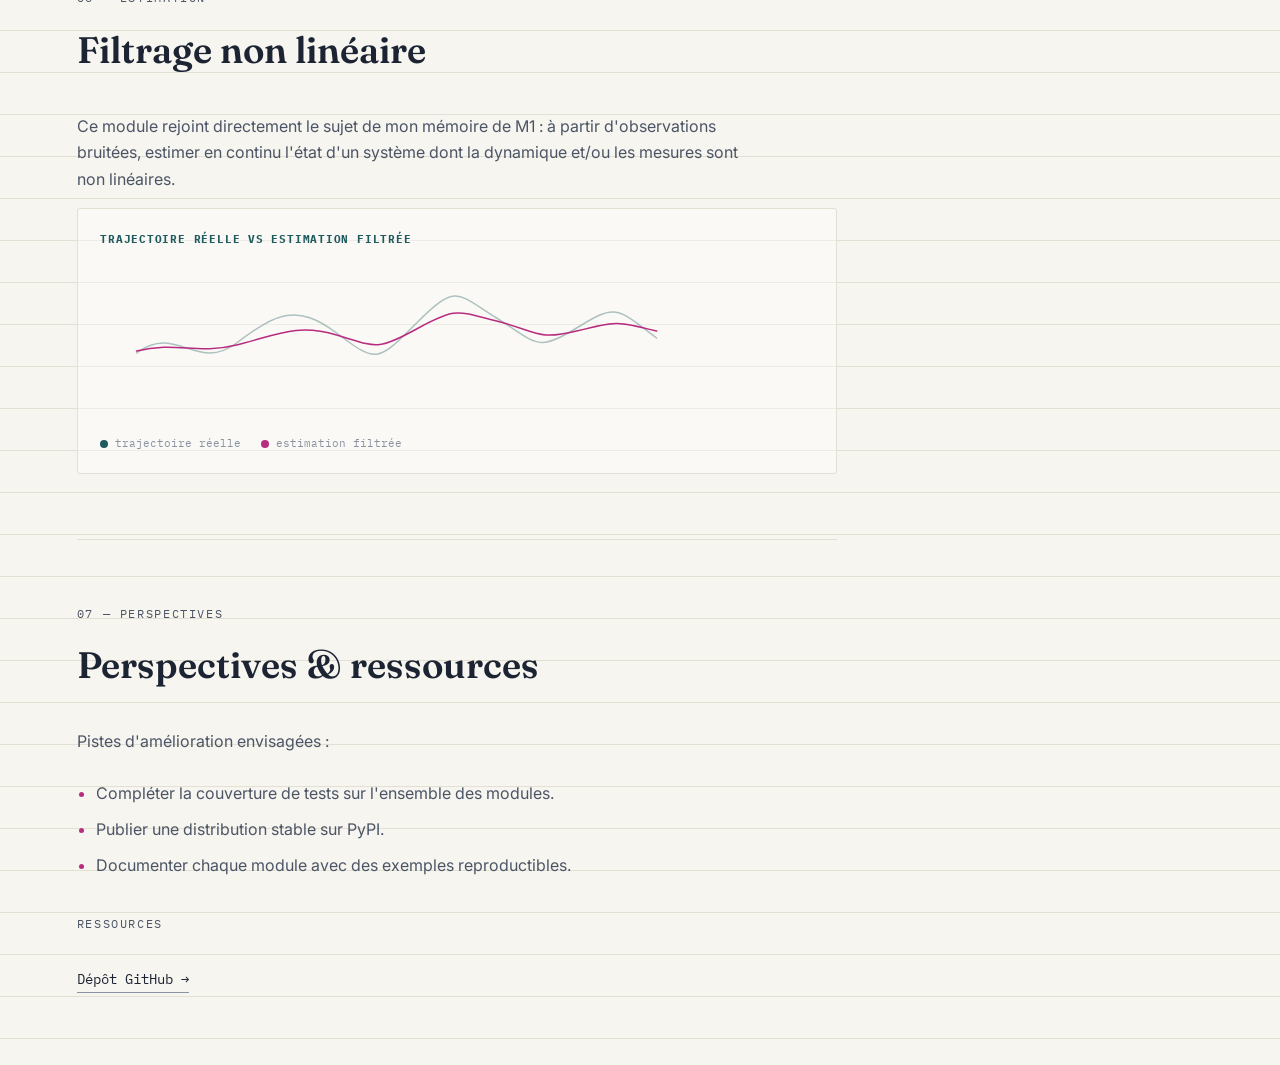
==== commit 2b09dc7d: "Refine French text in pystochastic.html Updated text for clarity and consistency in French descripti" ====
--- a/projets/pystochastic.html
+++ b/projets/pystochastic.html
@@ -47,7 +47,7 @@
       <h2 data-i18n="section.apercu.title">Aperçu</h2>
       <p data-i18n="apercu.p1">
         PyStochastic est une bibliothèque Python pensée comme une boîte à outils unifiée pour le
-        calcul stochastique : plutôt que de réimplémenter un générateur de mouvement brownien ou un
+        calcul stochastique et la modélisation stochastique: plutôt que de réimplémenter un générateur de mouvement brownien ou un
         schéma d'Euler-Maruyama à chaque projet, chaque brique (processus, EDS, statistiques,
         filtrage) est disponible sous une interface commune.
       </p>
@@ -75,10 +75,10 @@
       <div class="modules-grid">
         <article class="module-card">
           <svg class="module-chart" viewBox="0 0 220 64"><path d="M4,58 C40,58 55,6 78,6 C101,6 116,58 216,58" class="c-raspberry"></path></svg>
-          <h3 class="module-name">Crandom</h3>
+          <h3 class="module-name">CRandom</h3>
           <p class="module-path">pyrandom/crandom.py</p>
           <p class="module-desc" data-i18n="crandom.desc">
-            Génère des échantillons de lois continues, des plus courantes (uniforme, normale,
+            Génère des échantillons de lois à densité, des plus courantes (uniforme, normale,
             exponentielle) aux plus spécifiques (Weibull, échet, Fisher…).
           </p>
         </article>
@@ -92,7 +92,7 @@
             <line x1="158" y1="58" x2="158" y2="30" class="c-steel" stroke-width="8"></line>
             <line x1="194" y1="58" x2="194" y2="46" class="c-steel" stroke-width="8"></line>
           </svg>
-          <h3 class="module-name">Drandom</h3>
+          <h3 class="module-name">DRandom</h3>
           <p class="module-path">pyrandom/drandom.py</p>
           <p class="module-desc" data-i18n="drandom.desc">
             Génère des échantillons de lois discrètes, pour tout ce qui relève des processus à sauts
@@ -108,15 +108,15 @@
       <h2 data-i18n="section.processus.title">Processus stochastiques</h2>
       <p data-i18n="processus.intro">
         Huit processus classiques, chacun dans son propre module, avec une interface commune de
-        simulation et de tracé (via ProcessDisp).
+        simulation et de tracé.
       </p>
 
       <div class="modules-grid">
 
         <article class="module-card">
           <svg class="module-chart" viewBox="0 0 220 64"><path id="chart-sbrownian" class="c-raspberry"></path></svg>
-          <h3 class="module-name">SBrownian</h3>
-          <p class="module-path">processes/brownian.py</p>
+          <h3 class="module-name" data-ps="sbrownian.title">Mouvement Brownien Standard</h3>
+          <p class="module-path" data-ps="sbrownian.path" >processes/brownian.py</p>
           <p class="module-desc" data-i18n="sbrownian.desc">Mouvement brownien standard (processus de Wiener) : la brique de base de tout le calcul stochastique dans la bibliothèque.</p>
         </article>
 
--- a/projets/project-page.css
+++ b/projets/project-page.css
@@ -331,7 +331,9 @@
   border-radius: var(--radius);
   padding: 1.3rem 1.4rem 1.2rem;
   background: rgba(255,255,255,0.35);
-}
+  transition: border-color 0.2s ease, transform 0.2s ease;
+}
+.chart-card:hover { border-color: var(--raspberry); transform: translateY(-2px); }
 .chart-card h4 {
   font-family: var(--font-mono);
   font-size: 0.7rem;
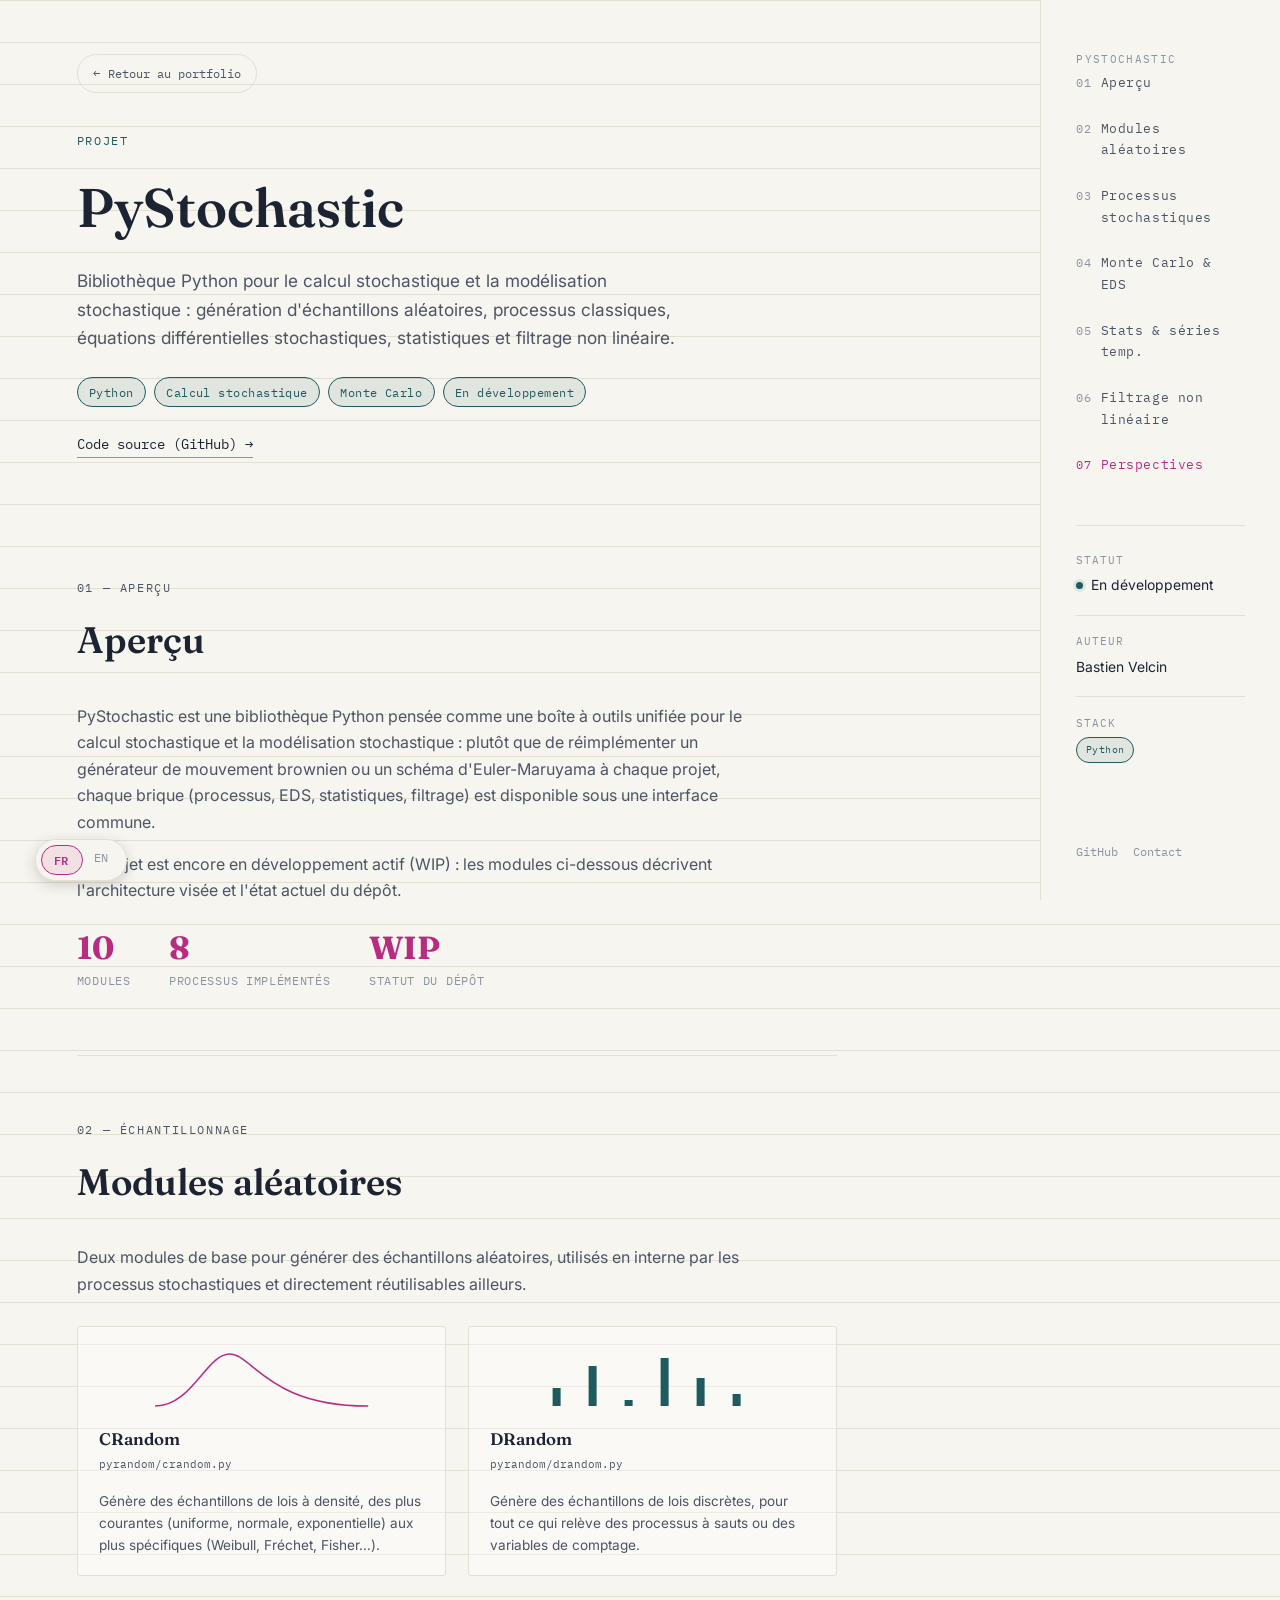
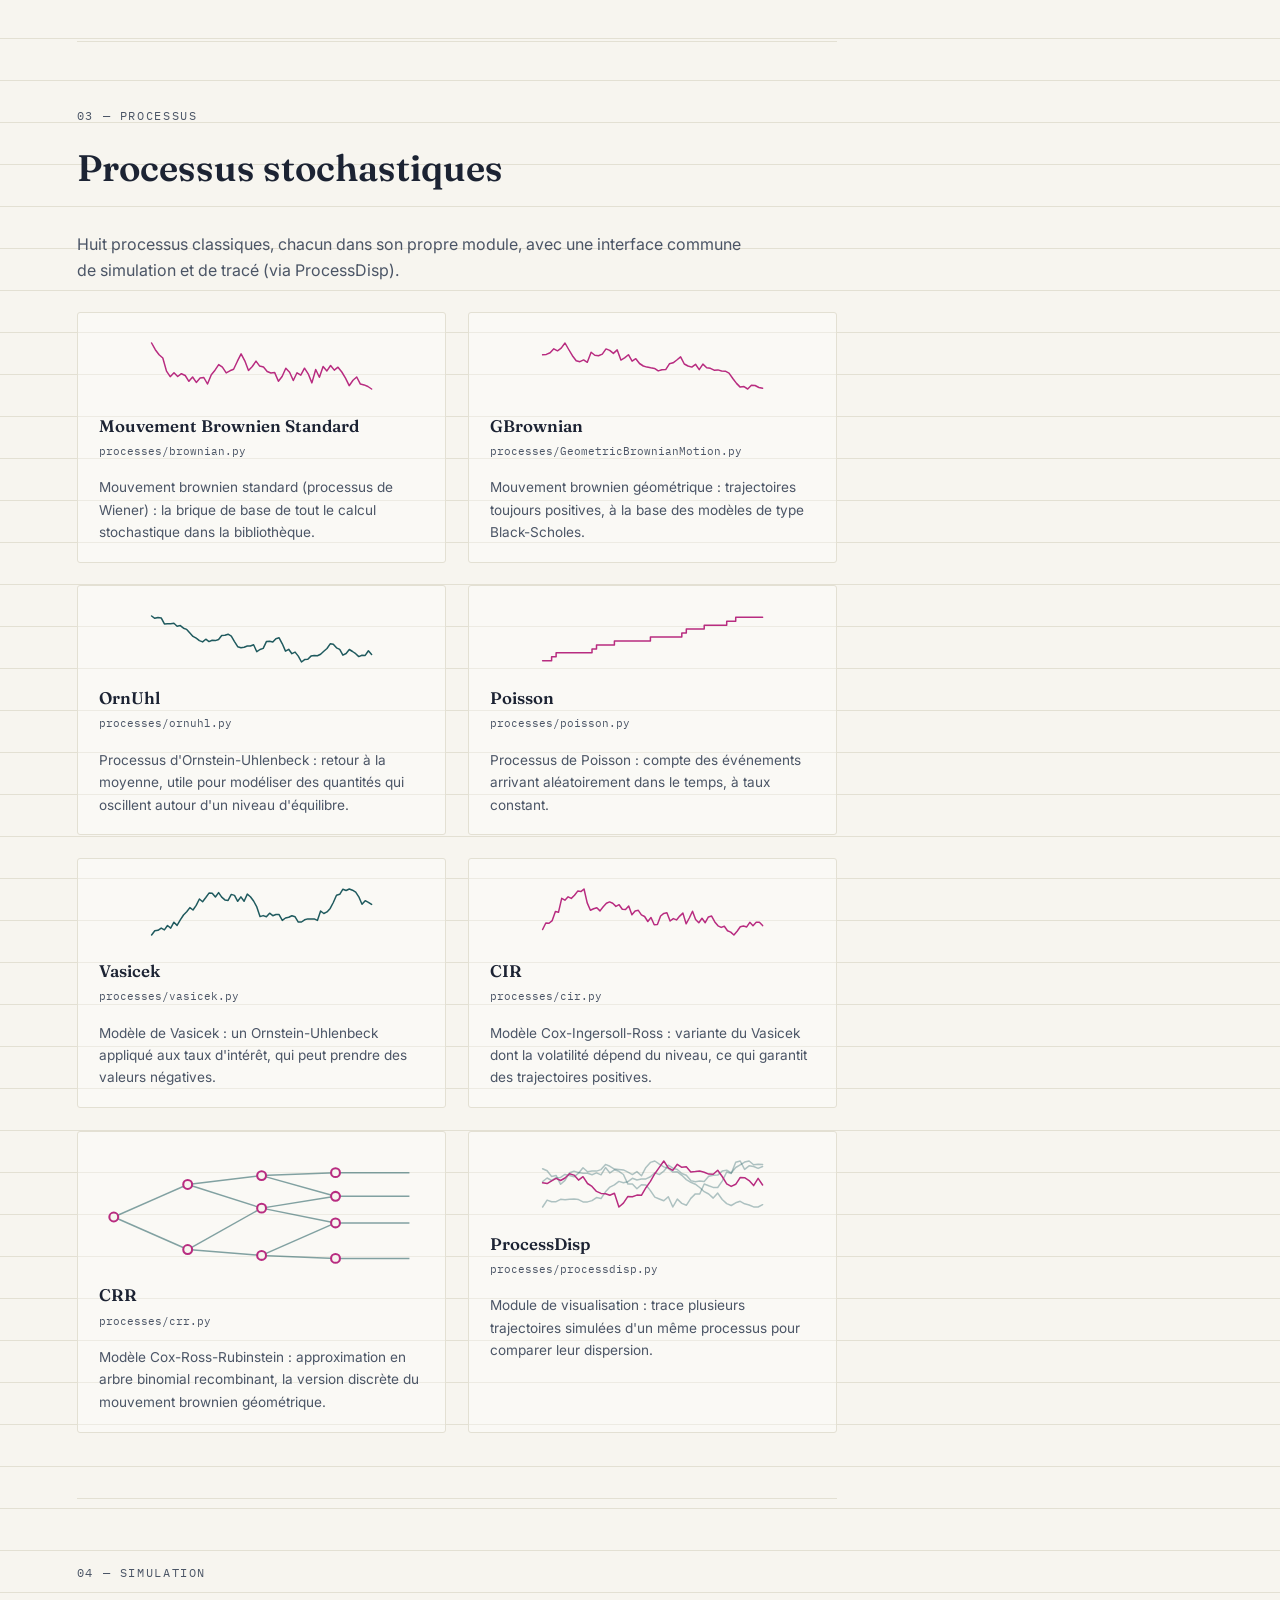
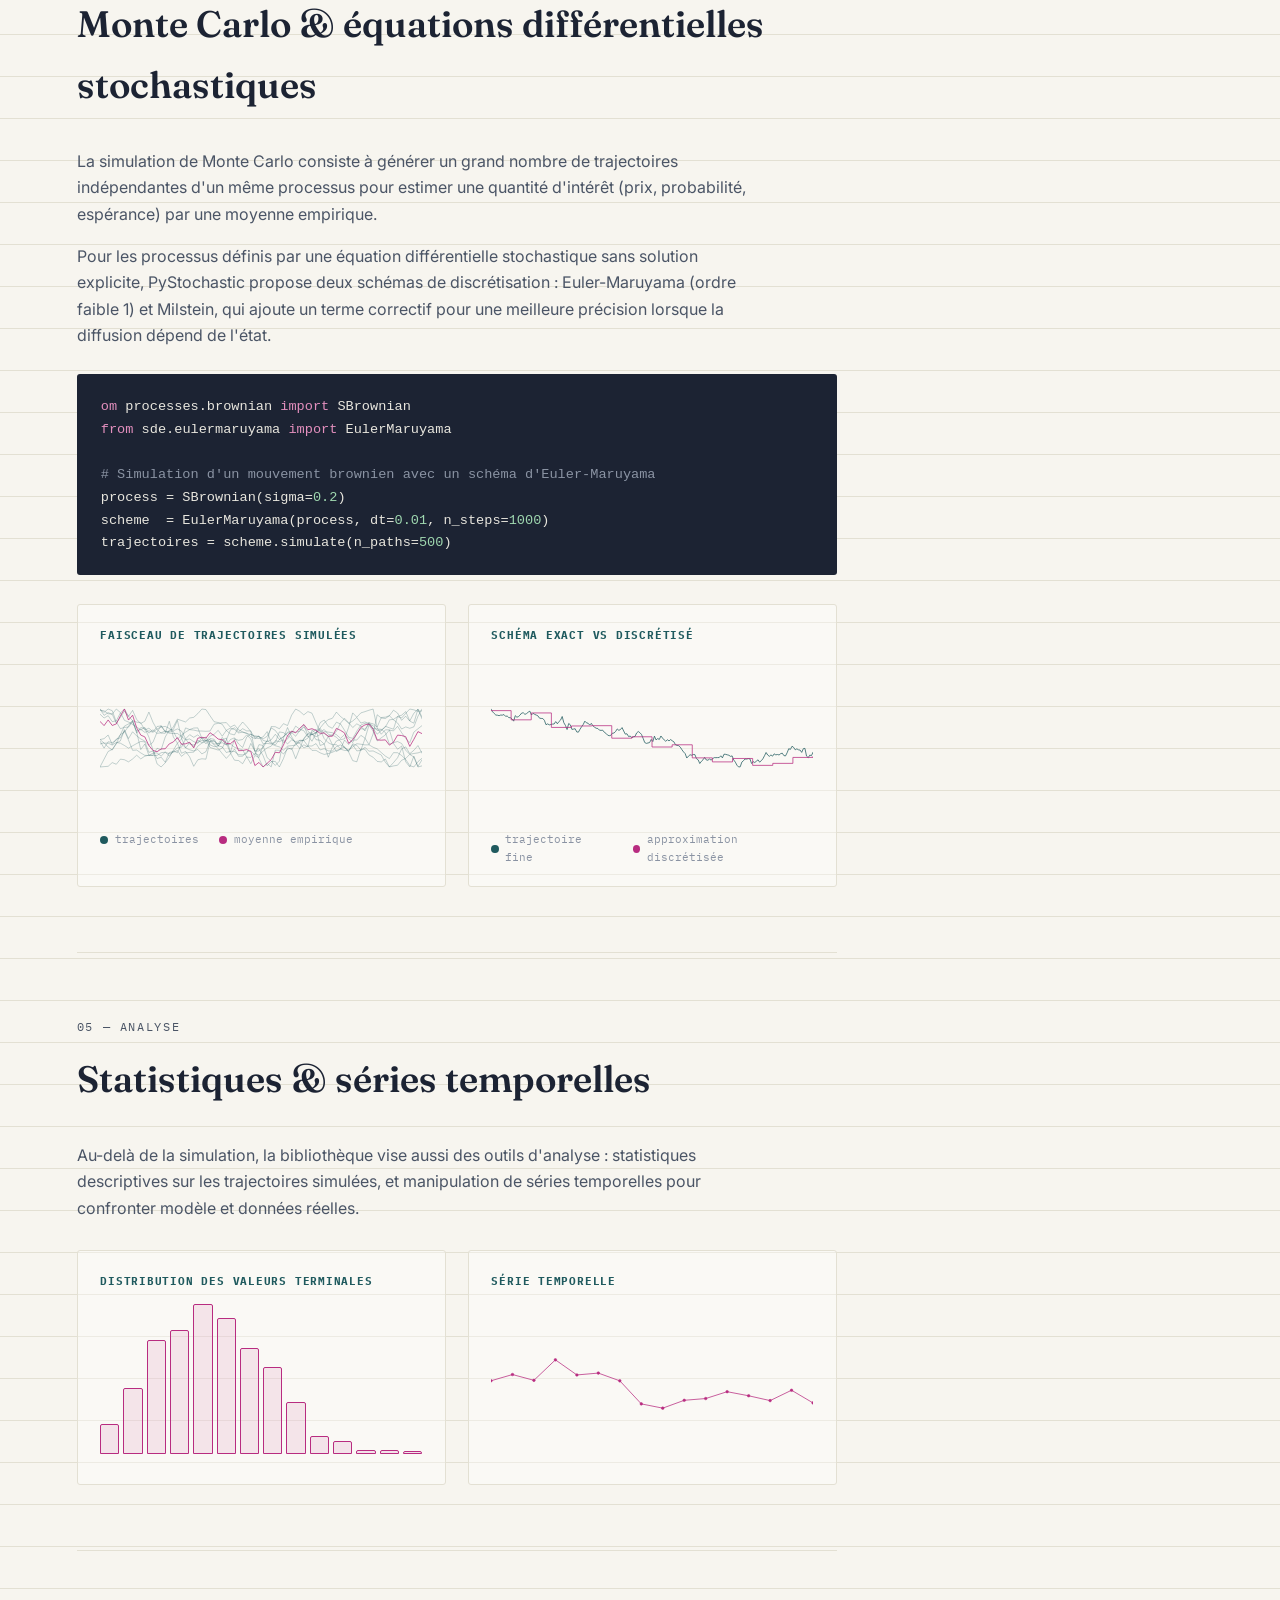
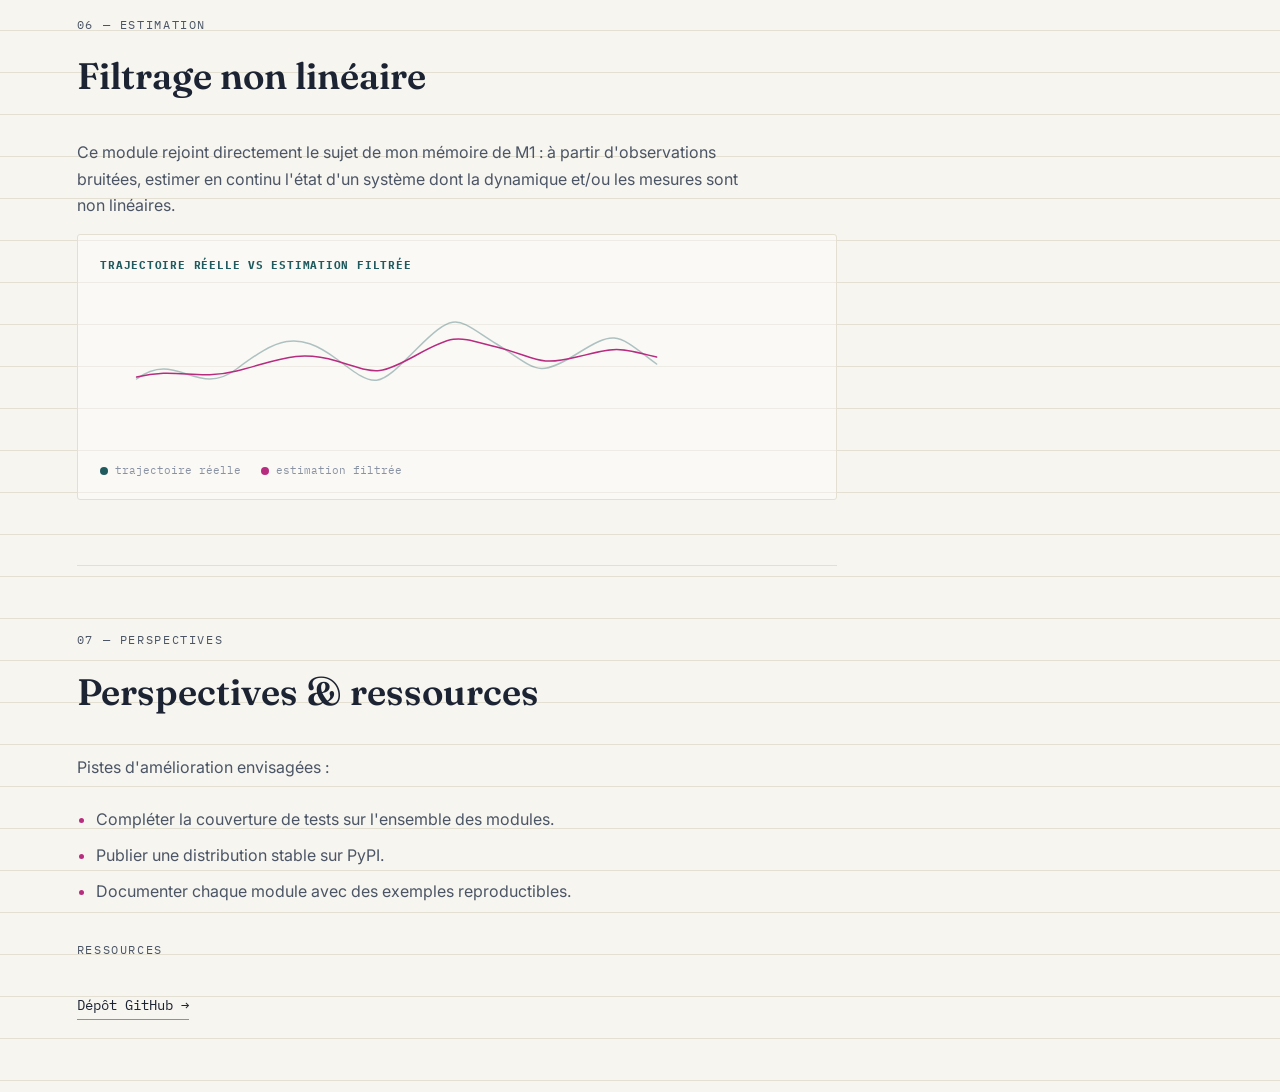
==== commit 67b8d3fe: "Update pystochastic.html" ====
--- a/projets/pystochastic.html
+++ b/projets/pystochastic.html
@@ -115,8 +115,8 @@
 
         <article class="module-card">
           <svg class="module-chart" viewBox="0 0 220 64"><path id="chart-sbrownian" class="c-raspberry"></path></svg>
-          <h3 class="module-name" data-ps="sbrownian.title">Mouvement Brownien Standard</h3>
-          <p class="module-path" data-ps="sbrownian.path" >processes/brownian.py</p>
+          <h3 class="module-name" data-i18n="sbrownian.title">Mouvement Brownien Standard</h3>
+          <p class="module-path" data-i18n="sbrownian.path" >processes/brownian.py</p>
           <p class="module-desc" data-i18n="sbrownian.desc">Mouvement brownien standard (processus de Wiener) : la brique de base de tout le calcul stochastique dans la bibliothèque.</p>
         </article>
 
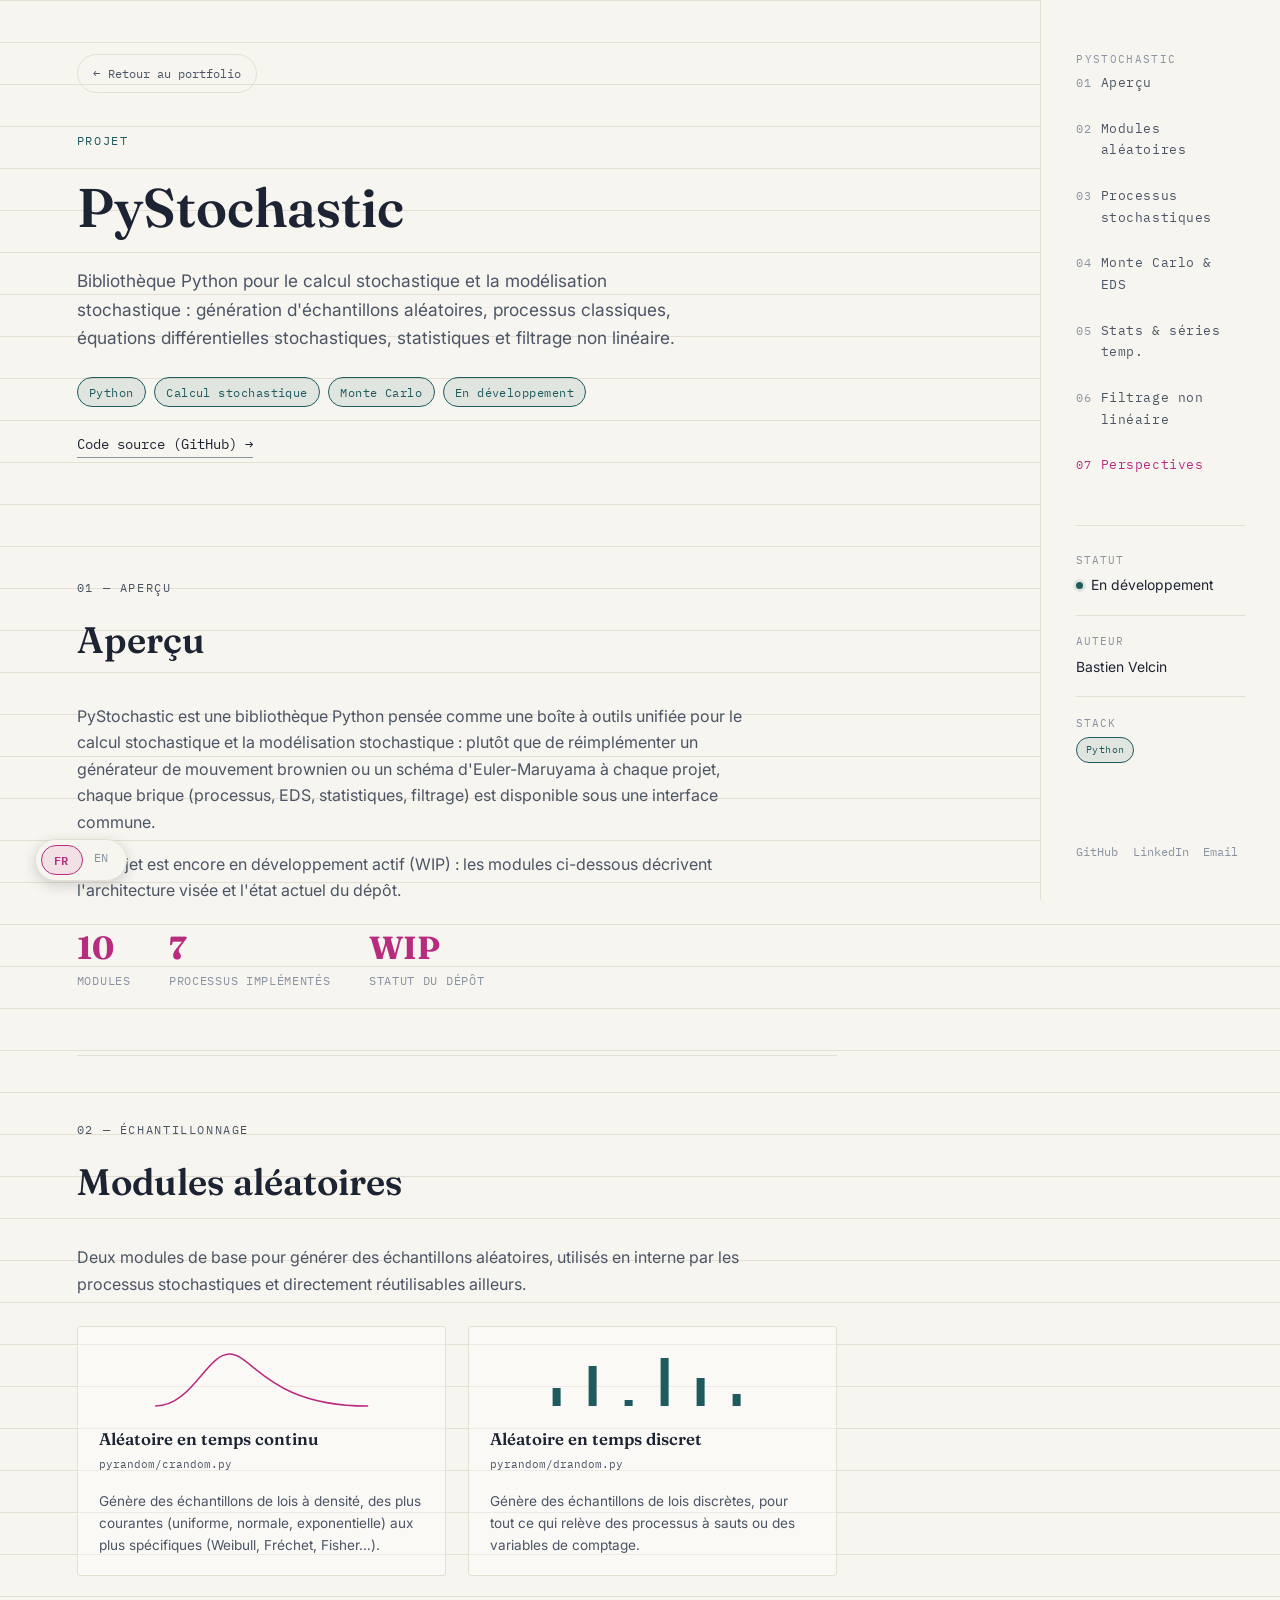
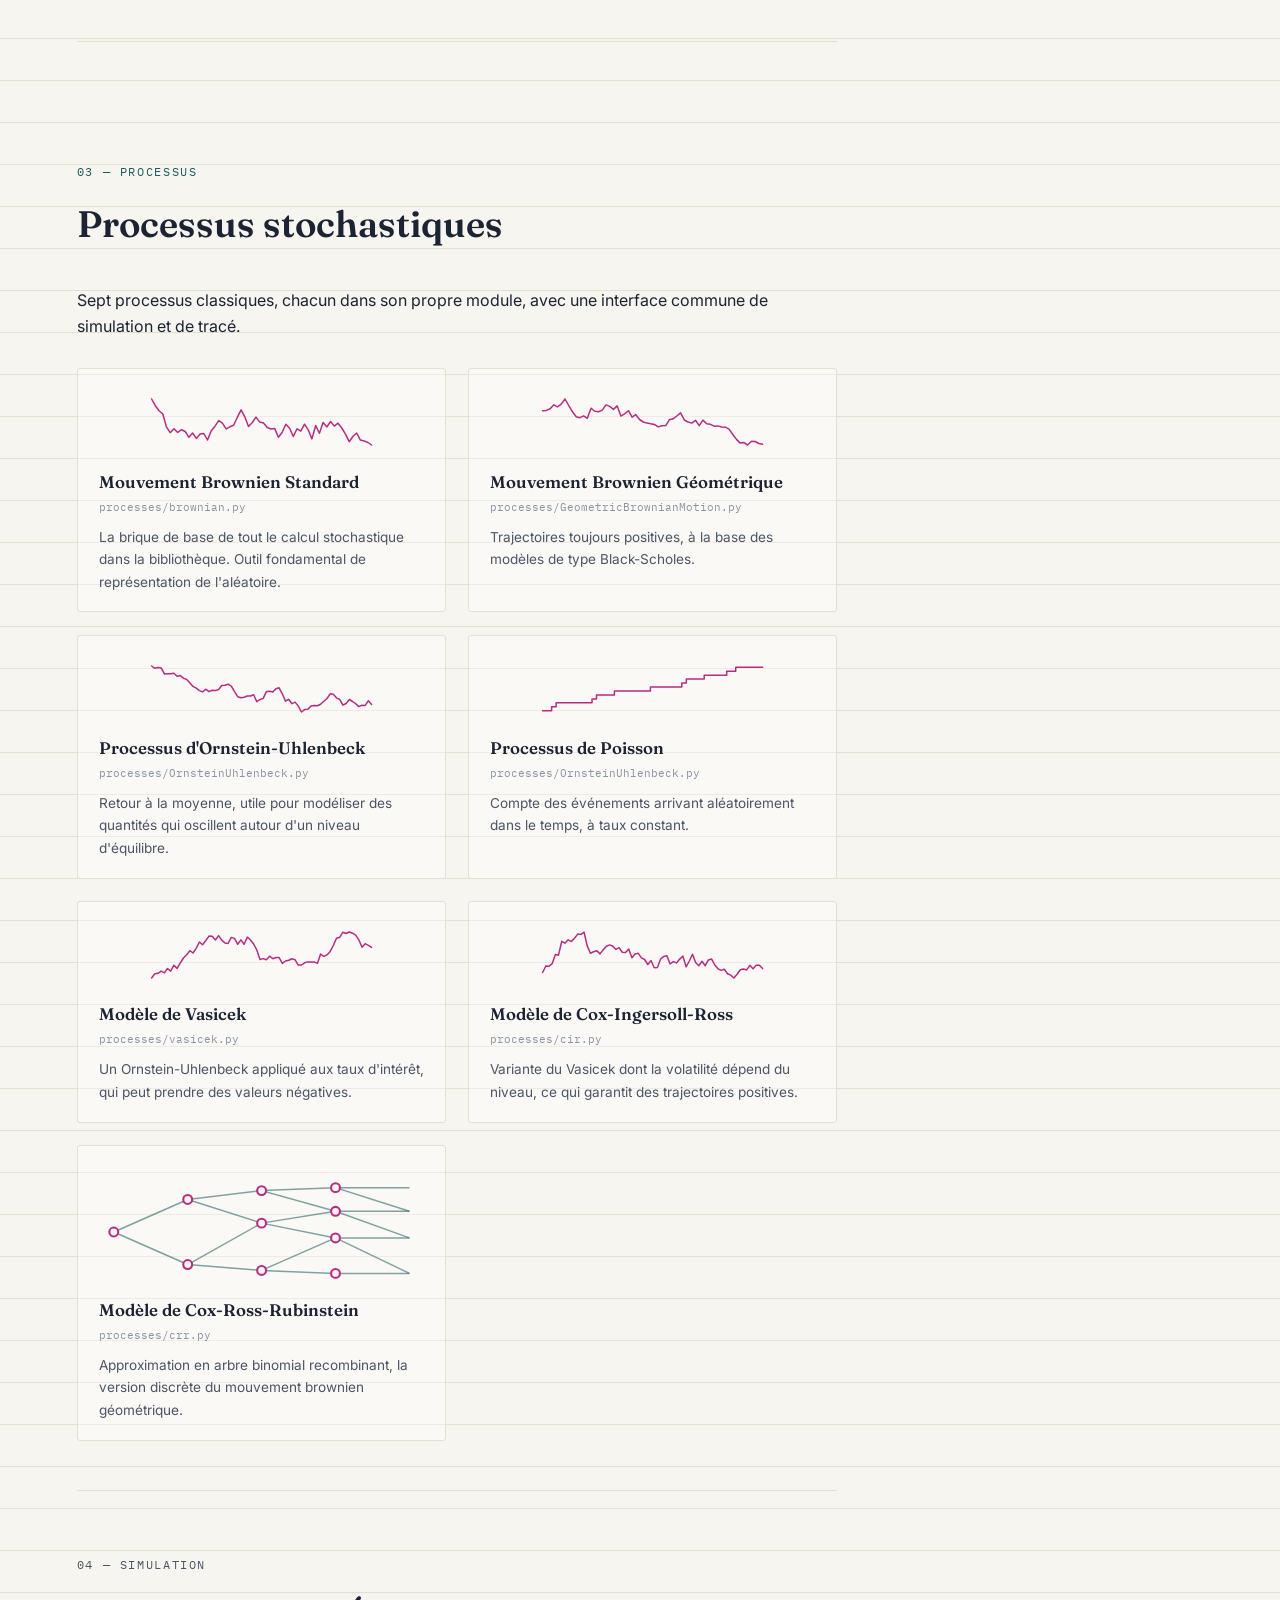
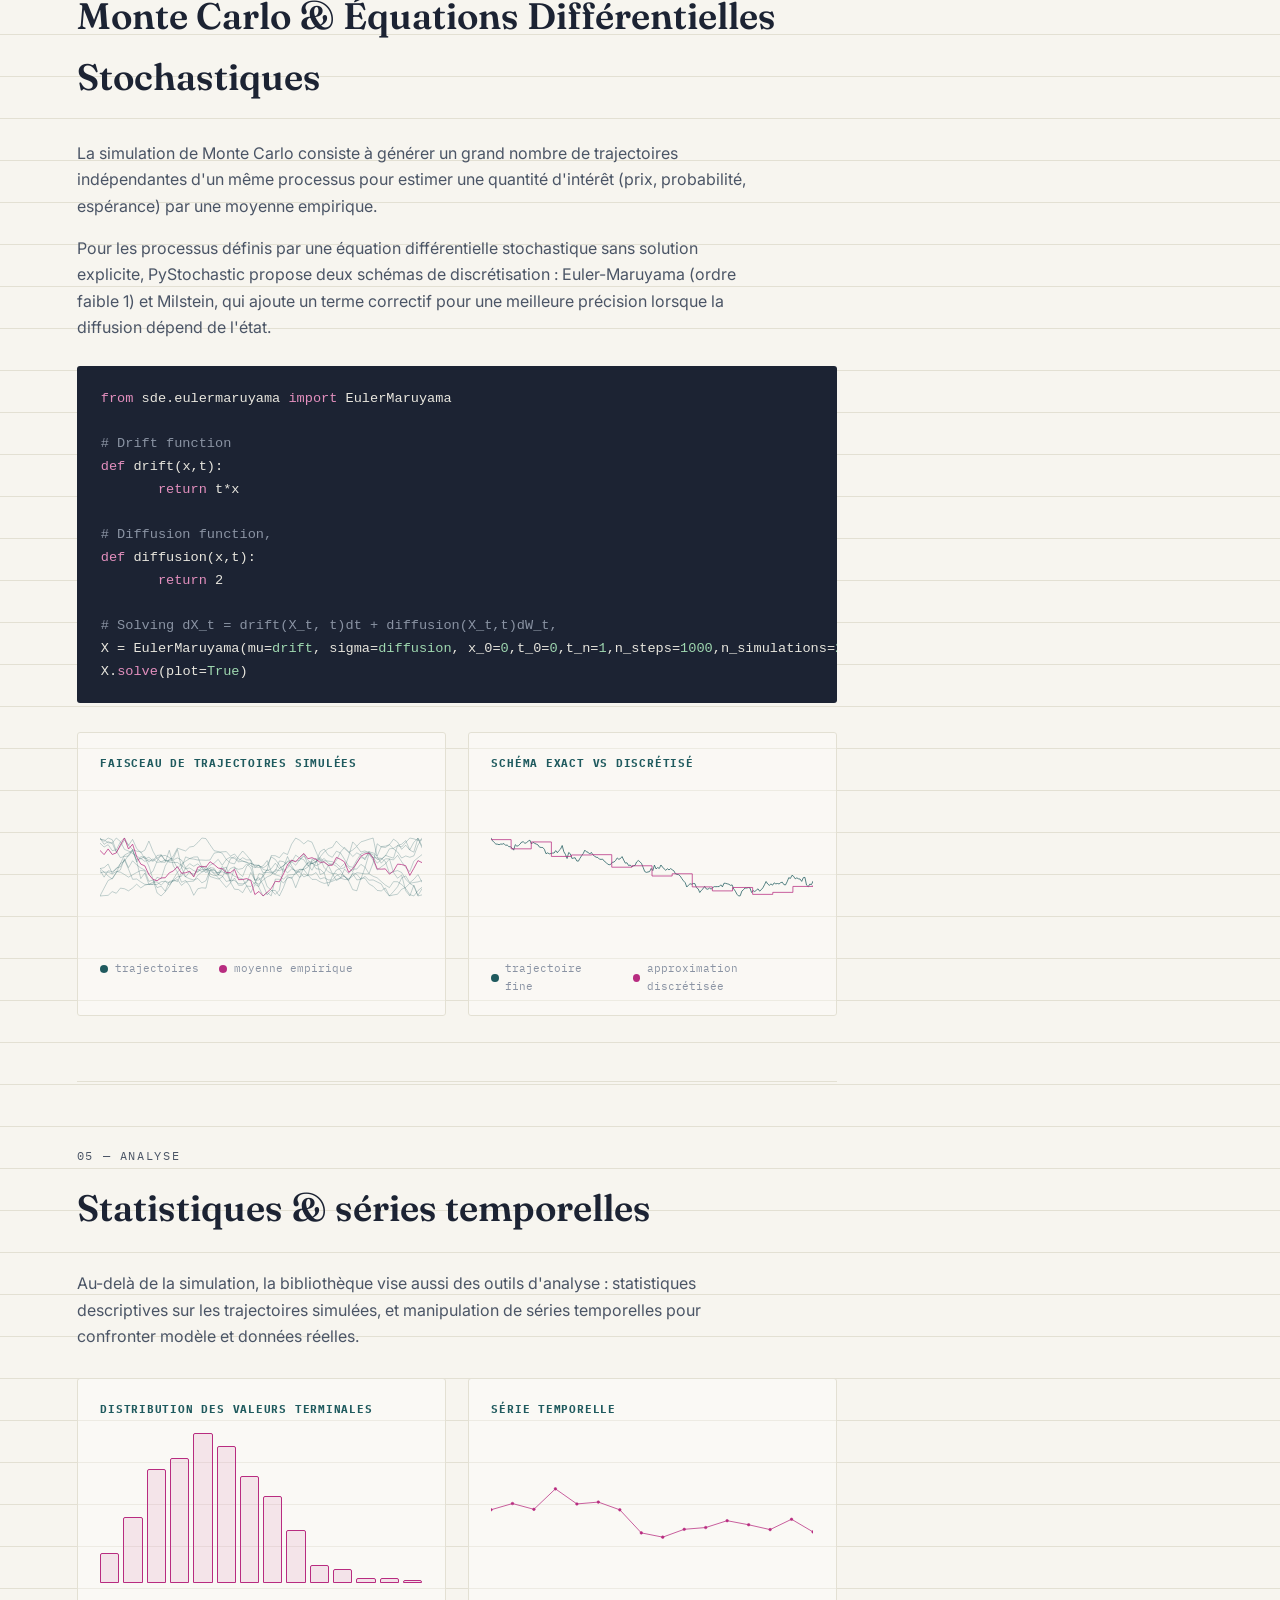
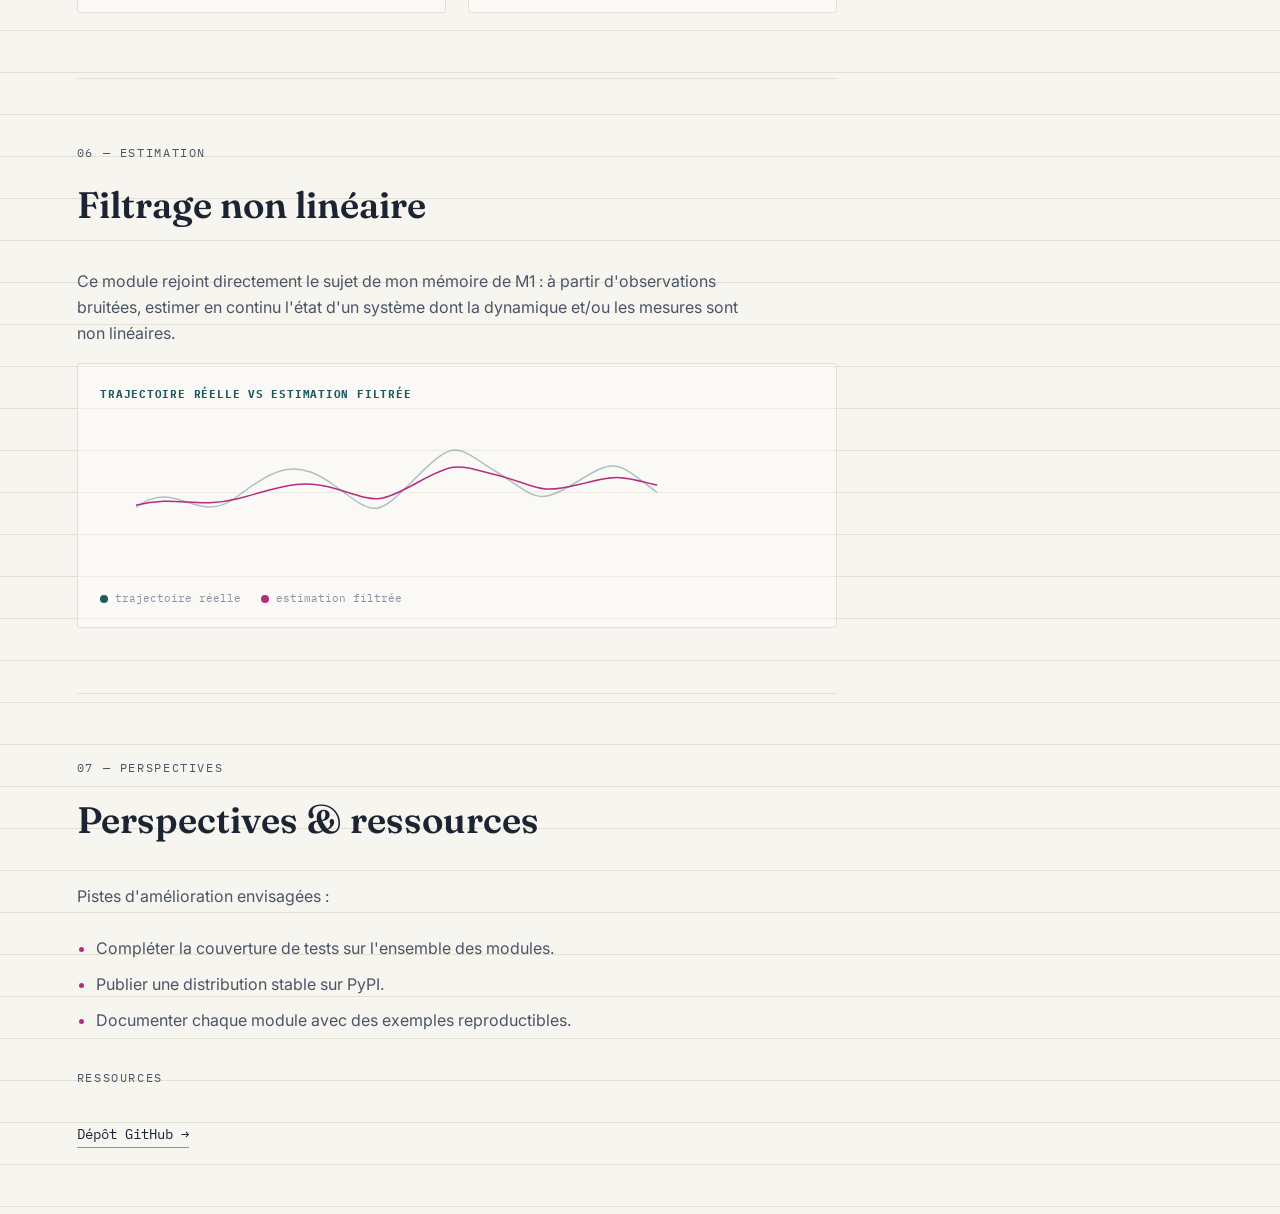
==== commit cca8deb8: "- Improved pystochastic.html and pystochastic.js" ====
--- a/projets/pystochastic.html
+++ b/projets/pystochastic.html
@@ -58,7 +58,7 @@
 
       <ul class="stat-row">
         <li><strong>10</strong><span data-i18n="stat.modules">modules</span></li>
-        <li><strong>8</strong><span data-i18n="stat.processus">processus implémentés</span></li>
+        <li><strong>7</strong><span data-i18n="stat.processus">processus implémentés</span></li>
         <li><strong>WIP</strong><span data-i18n="stat.statut">statut du dépôt</span></li>
       </ul>
     </section>
@@ -71,137 +71,21 @@
         Deux modules de base pour générer des échantillons aléatoires, utilisés en interne par les
         processus stochastiques et directement réutilisables ailleurs.
       </p>
-
-      <div class="modules-grid">
-        <article class="module-card">
-          <svg class="module-chart" viewBox="0 0 220 64"><path d="M4,58 C40,58 55,6 78,6 C101,6 116,58 216,58" class="c-raspberry"></path></svg>
-          <h3 class="module-name">CRandom</h3>
-          <p class="module-path">pyrandom/crandom.py</p>
-          <p class="module-desc" data-i18n="crandom.desc">
-            Génère des échantillons de lois à densité, des plus courantes (uniforme, normale,
-            exponentielle) aux plus spécifiques (Weibull, échet, Fisher…).
-          </p>
-        </article>
-
-        <article class="module-card">
-          <svg class="module-chart" viewBox="0 0 220 64">
-            <line x1="14" y1="58" x2="14" y2="40" class="c-steel" stroke-width="8"></line>
-            <line x1="50" y1="58" x2="50" y2="18" class="c-steel" stroke-width="8"></line>
-            <line x1="86" y1="58" x2="86" y2="52" class="c-steel" stroke-width="8"></line>
-            <line x1="122" y1="58" x2="122" y2="10" class="c-steel" stroke-width="8"></line>
-            <line x1="158" y1="58" x2="158" y2="30" class="c-steel" stroke-width="8"></line>
-            <line x1="194" y1="58" x2="194" y2="46" class="c-steel" stroke-width="8"></line>
-          </svg>
-          <h3 class="module-name">DRandom</h3>
-          <p class="module-path">pyrandom/drandom.py</p>
-          <p class="module-desc" data-i18n="drandom.desc">
-            Génère des échantillons de lois discrètes, pour tout ce qui relève des processus à sauts
-            ou des variables de comptage.
-          </p>
-        </article>
-      </div>
+      <div class="modules-grid" id="modules-grid"><!-- injecté par script.js --></div>
     </section>
 
     <!-- ============ PROCESSUS STOCHASTIQUES ============ -->
-    <section id="processus" class="project-section reveal">
+    <section id="processus" class="processus-section reveal">
       <p class="eyebrow" data-i18n="section.processus.eyebrow">03 — Processus</p>
       <h2 data-i18n="section.processus.title">Processus stochastiques</h2>
-      <p data-i18n="processus.intro">
-        Huit processus classiques, chacun dans son propre module, avec une interface commune de
-        simulation et de tracé.
-      </p>
-
-      <div class="modules-grid">
-
-        <article class="module-card">
-          <svg class="module-chart" viewBox="0 0 220 64"><path id="chart-sbrownian" class="c-raspberry"></path></svg>
-          <h3 class="module-name" data-i18n="sbrownian.title">Mouvement Brownien Standard</h3>
-          <p class="module-path" data-i18n="sbrownian.path" >processes/brownian.py</p>
-          <p class="module-desc" data-i18n="sbrownian.desc">Mouvement brownien standard (processus de Wiener) : la brique de base de tout le calcul stochastique dans la bibliothèque.</p>
-        </article>
-
-        <article class="module-card">
-          <svg class="module-chart" viewBox="0 0 220 64"><path id="chart-gbrownian" class="c-raspberry"></path></svg>
-          <h3 class="module-name">GBrownian</h3>
-          <p class="module-path">processes/GeometricBrownianMotion.py</p>
-          <p class="module-desc" data-i18n="gbrownian.desc">Mouvement brownien géométrique : trajectoires toujours positives, à la base des modèles de type Black-Scholes.</p>
-        </article>
-
-        <article class="module-card">
-          <svg class="module-chart" viewBox="0 0 220 64"><path id="chart-ornuhl" class="c-steel"></path></svg>
-          <h3 class="module-name">OrnUhl</h3>
-          <p class="module-path">processes/ornuhl.py</p>
-          <p class="module-desc" data-i18n="ornuhl.desc">Processus d'Ornstein-Uhlenbeck : retour à la moyenne, utile pour modéliser des quantités qui oscillent autour d'un niveau d'équilibre.</p>
-        </article>
-
-        <article class="module-card">
-          <svg class="module-chart" viewBox="0 0 220 64"><path id="chart-poisson" class="c-raspberry"></path></svg>
-          <h3 class="module-name">Poisson</h3>
-          <p class="module-path">processes/poisson.py</p>
-          <p class="module-desc" data-i18n="poisson.desc">Processus de Poisson : compte des événements arrivant aléatoirement dans le temps, à taux constant.</p>
-        </article>
-
-        <article class="module-card">
-          <svg class="module-chart" viewBox="0 0 220 64"><path id="chart-vasicek" class="c-steel"></path></svg>
-          <h3 class="module-name">Vasicek</h3>
-          <p class="module-path">processes/vasicek.py</p>
-          <p class="module-desc" data-i18n="vasicek.desc">Modèle de Vasicek : un Ornstein-Uhlenbeck appliqué aux taux d'intérêt, qui peut prendre des valeurs négatives.</p>
-        </article>
-
-        <article class="module-card">
-          <svg class="module-chart" viewBox="0 0 220 64"><path id="chart-cir" class="c-raspberry"></path></svg>
-          <h3 class="module-name">CIR</h3>
-          <p class="module-path">processes/cir.py</p>
-          <p class="module-desc" data-i18n="cir.desc">Modèle Cox-Ingersoll-Ross : variante du Vasicek dont la volatilité dépend du niveau, ce qui garantit des trajectoires positives.</p>
-        </article>
-
-        <article class="module-card">
-          <svg class="lattice-chart" viewBox="0 0 220 64">
-            <line x1="10" y1="32" x2="60" y2="10"></line>
-            <line x1="10" y1="32" x2="60" y2="54"></line>
-            <line x1="60" y1="10" x2="110" y2="4"></line>
-            <line x1="60" y1="10" x2="110" y2="26"></line>
-            <line x1="60" y1="54" x2="110" y2="26"></line>
-            <line x1="60" y1="54" x2="110" y2="58"></line>
-            <line x1="110" y1="4" x2="160" y2="2"></line>
-            <line x1="110" y1="4" x2="160" y2="18"></line>
-            <line x1="110" y1="26" x2="160" y2="18"></line>
-            <line x1="110" y1="26" x2="160" y2="36"></line>
-            <line x1="110" y1="58" x2="160" y2="36"></line>
-            <line x1="110" y1="58" x2="160" y2="60"></line>
-            <line x1="160" y1="2" x2="210" y2="2"></line>
-            <line x1="160" y1="18" x2="210" y2="18"></line>
-            <line x1="160" y1="36" x2="210" y2="36"></line>
-            <line x1="160" y1="60" x2="210" y2="60"></line>
-            <circle cx="10" cy="32" r="3"></circle>
-            <circle cx="60" cy="10" r="3"></circle><circle cx="60" cy="54" r="3"></circle>
-            <circle cx="110" cy="4" r="3"></circle><circle cx="110" cy="26" r="3"></circle><circle cx="110" cy="58" r="3"></circle>
-            <circle cx="160" cy="2" r="3"></circle><circle cx="160" cy="18" r="3"></circle><circle cx="160" cy="36" r="3"></circle><circle cx="160" cy="60" r="3"></circle>
-          </svg>
-          <h3 class="module-name">CRR</h3>
-          <p class="module-path">processes/crr.py</p>
-          <p class="module-desc" data-i18n="crr.desc">Modèle Cox-Ross-Rubinstein : approximation en arbre binomial recombinant, la version discrète du mouvement brownien géométrique.</p>
-        </article>
-
-        <article class="module-card">
-          <svg class="module-chart" viewBox="0 0 220 64">
-            <path id="chart-processdisp-1" class="c-steel-faint"></path>
-            <path id="chart-processdisp-2" class="c-steel-faint"></path>
-            <path id="chart-processdisp-3" class="c-steel-faint"></path>
-            <path id="chart-processdisp-main" class="c-raspberry"></path>
-          </svg>
-          <h3 class="module-name">ProcessDisp</h3>
-          <p class="module-path">processes/processdisp.py</p>
-          <p class="module-desc" data-i18n="processdisp.desc">Module de visualisation : trace plusieurs trajectoires simulées d'un même processus pour comparer leur dispersion.</p>
-        </article>
-
-      </div>
+      <p data-i18n="processus.intro" >Sept processus classiques, chacun dans son propre module, avec une interface commune de simulation et de tracé.</p>
+      <div class="modules-grid" id="processus-grid"><!-- injecté par script.js --></div>
     </section>
 
     <!-- ============ MONTE CARLO & EDS ============ -->
     <section id="monte-carlo-eds" class="project-section reveal">
       <p class="eyebrow" data-i18n="section.mc.eyebrow">04 — Simulation</p>
-      <h2 data-i18n="section.mc.title">Monte Carlo & équations différentielles stochastiques</h2>
+      <h2 data-i18n="section.mc.title">Monte Carlo & Équations Différentielles Stochastiques</h2>
       <p data-i18n="mc.p1">
         La simulation de Monte Carlo consiste à générer un grand nombre de trajectoires indépendantes
         d'un même processus pour estimer une quantité d'intérêt (prix, probabilité, espérance) par une
@@ -214,13 +98,20 @@
         dépend de l'état.
       </p>
 
-      <pre class="code-block"><code><span class="kw">om</span> processes.brownian <span class="kw">import</span> SBrownian
-<span class="kw">from</span> sde.eulermaruyama <span class="kw">import</span> EulerMaruyama
-
-<span class="cm"># Simulation d'un mouvement brownien avec un schéma d'Euler-Maruyama</span>
-process = SBrownian(sigma=<span class="st">0.2</span>)
-scheme  = EulerMaruyama(process, dt=<span class="st">0.01</span>, n_steps=<span class="st">1000</span>)
-trajectoires = scheme.simulate(n_paths=<span class="st">500</span>)</code></pre>
+      <pre class="code-block"><code><span class="kw">from</span> sde.eulermaruyama <span class="kw">import</span> EulerMaruyama
+
+<span class="cm"># Drift function </span>
+<span class="kw">def</span> drift(x,t):
+<span class="kw">       return</span> t*x
+
+<span class="cm"># Diffusion function, </span>
+<span class="kw">def</span> diffusion(x,t):
+<span class="kw">       return</span> 2
+
+<span class="cm"># Solving dX_t = drift(X_t, t)dt + diffusion(X_t,t)dW_t, </span>
+X = EulerMaruyama(mu=<span class="st">drift</span>, sigma=<span class="st">diffusion</span>, x_0=<span class="st">0</span>,t_0=<span class="st">0</span>,t_n=<span class="st">1</span>,n_steps=<span class="st">1000</span>,n_simulations=<span class="st">20</span>)
+X.<span class="kw">solve</span>(plot=<span class="st">True</span>)
+</code></pre>
 
       <div class="chart-row">
         <div class="chart-card">
@@ -356,8 +247,9 @@
     </div>
 
     <div class="sidebar-foot">
-      <a href="https://github.com/BastienVelcin/PyStochastic" target="_blank" rel="noopener">GitHub</a>
-      <a href="../index.html#contact">Contact</a>
+      <a href="https://github.com/BastienVelcin" target="_blank" rel="noopener">GitHub</a>
+      <a href="https://www.linkedin.com/in/bastien-velcin" target="_blank" rel="noopener">LinkedIn</a>
+      <a href="mailto:bastien.velcin9@etu.univ-lorraine.fr">Email</a>
     </div>
   </aside>
 
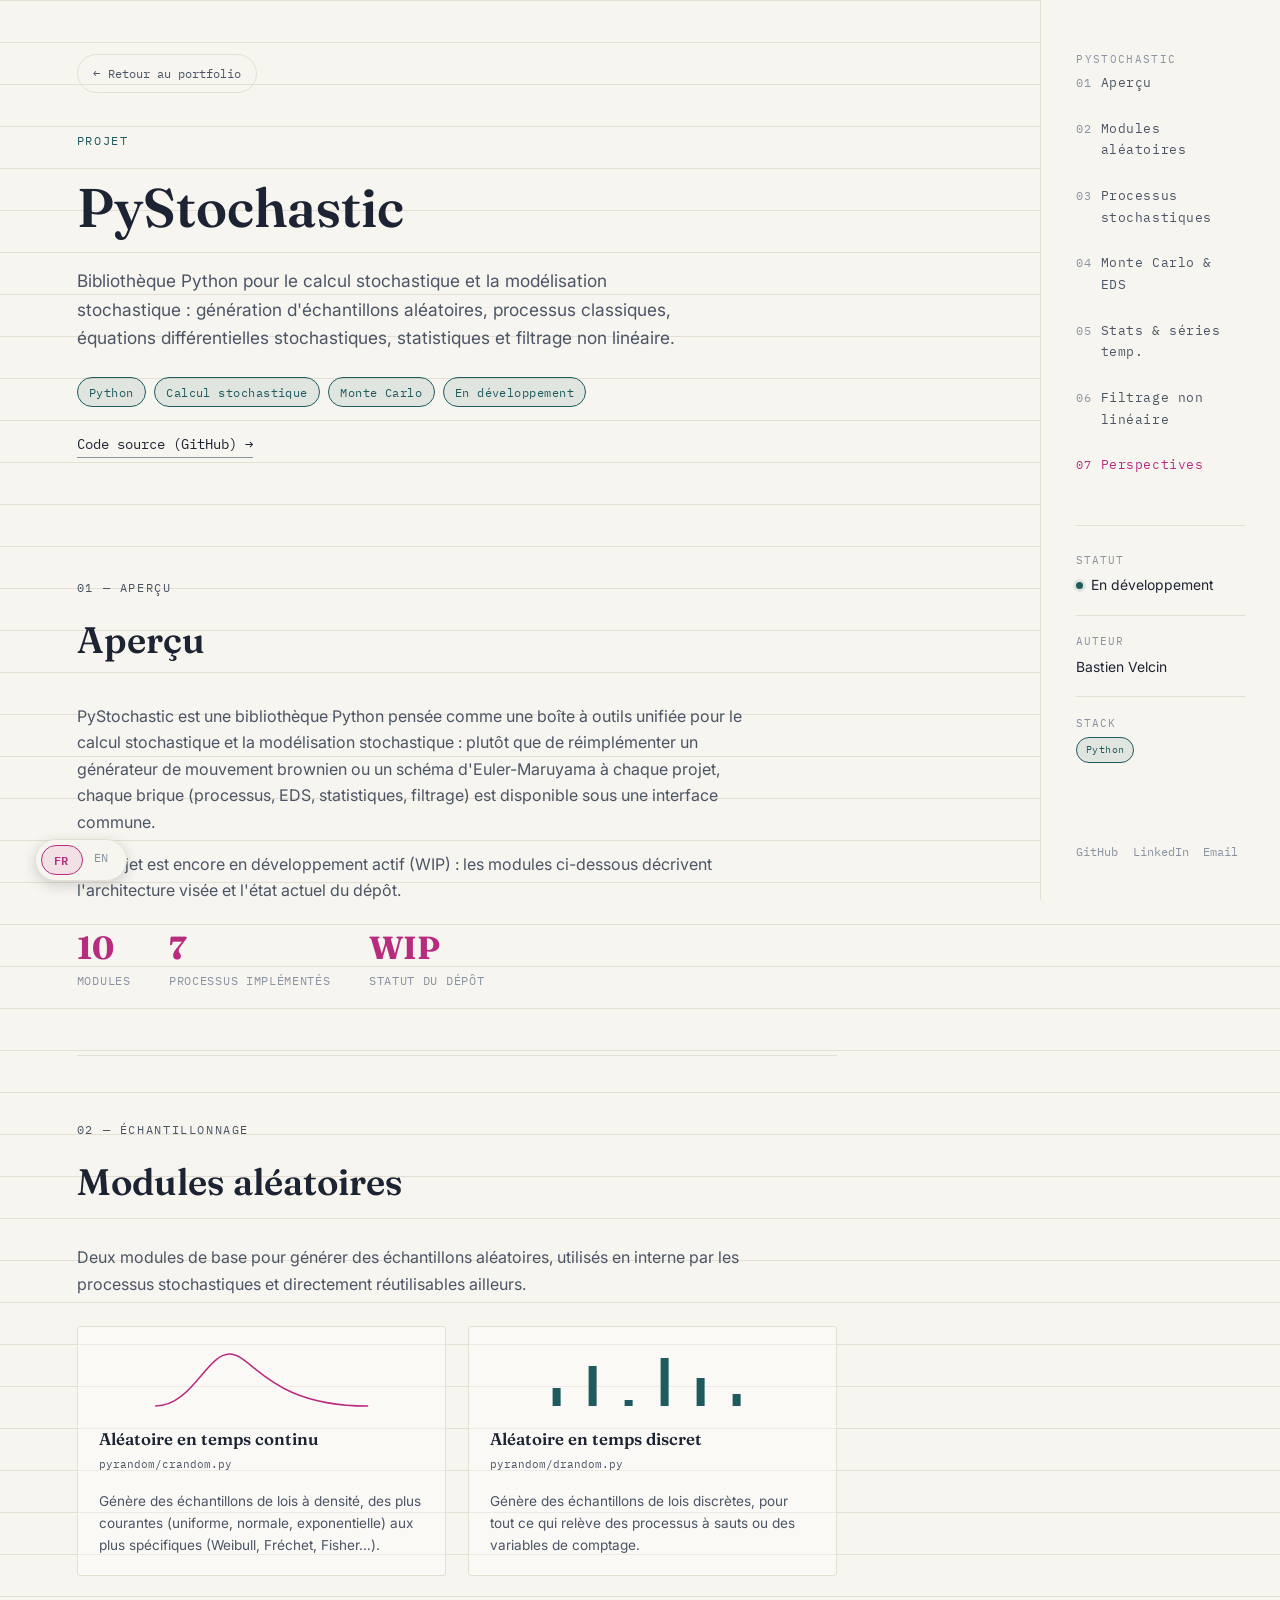
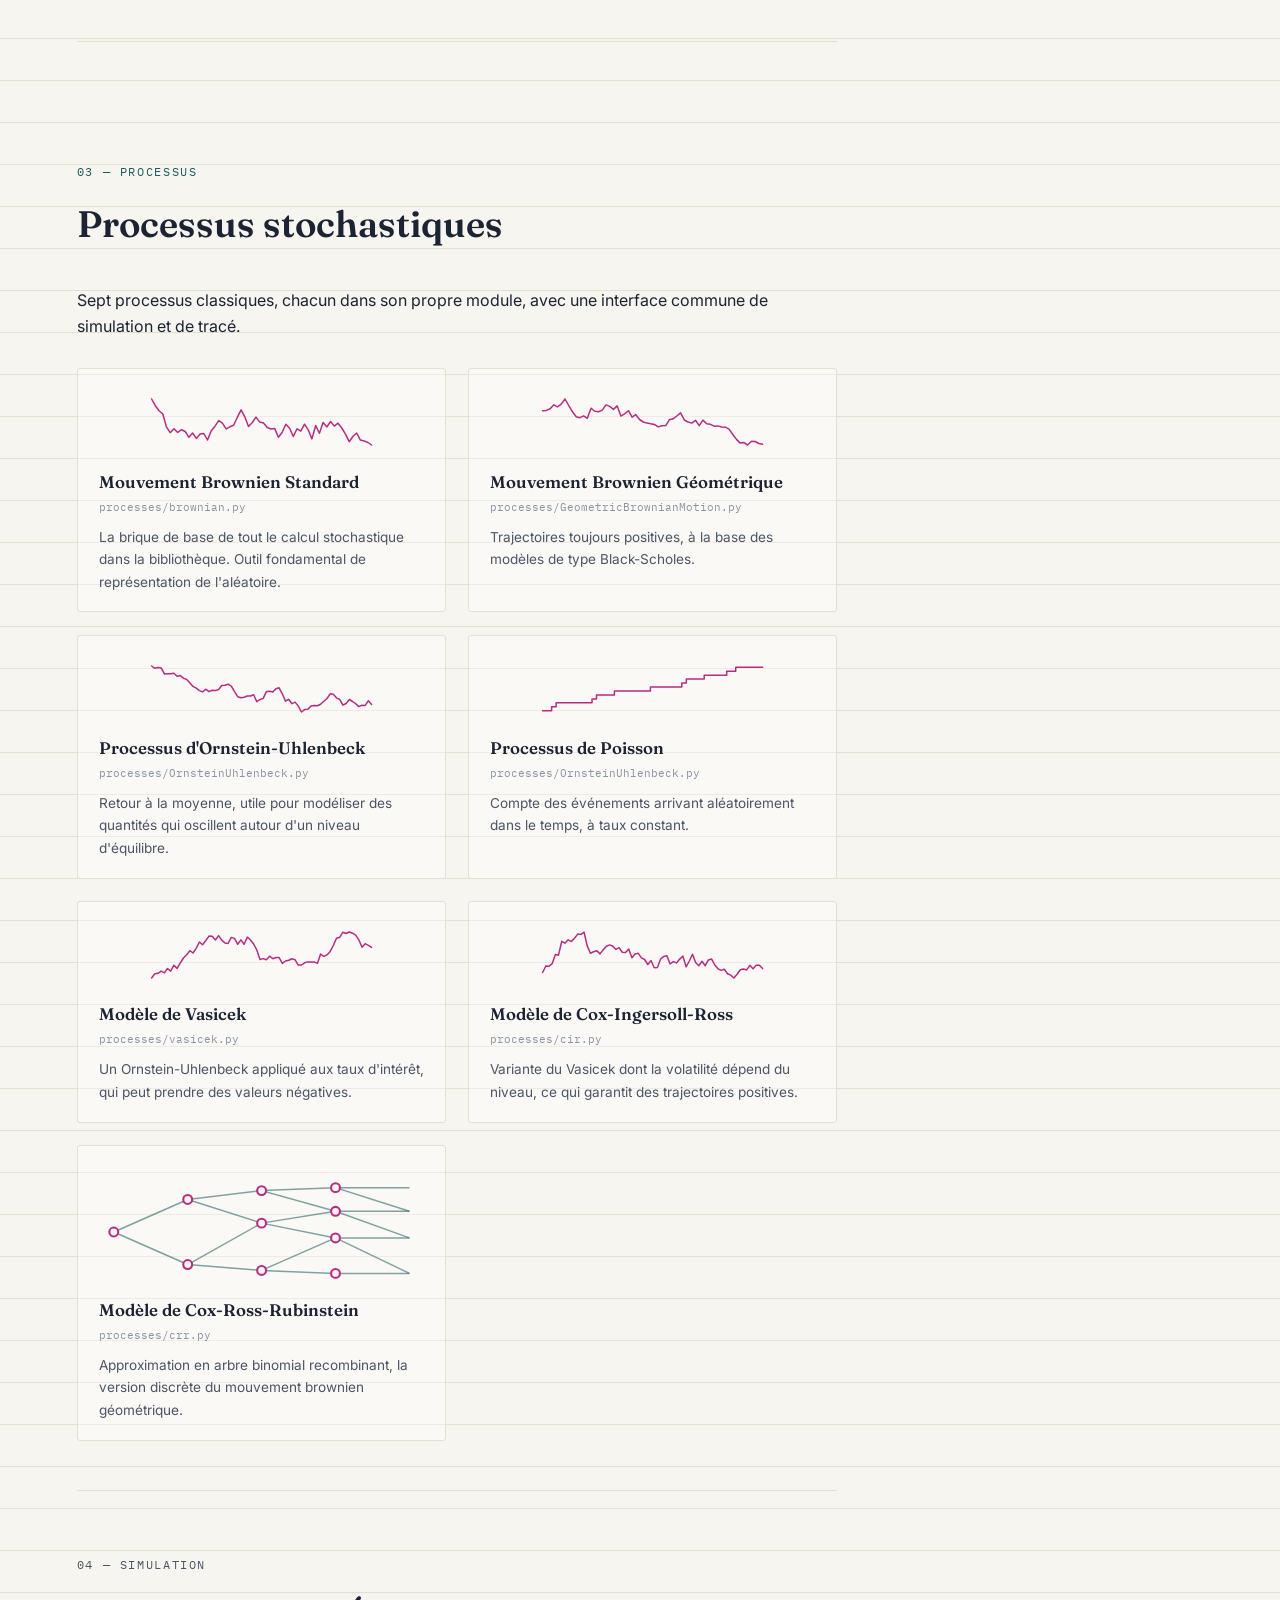
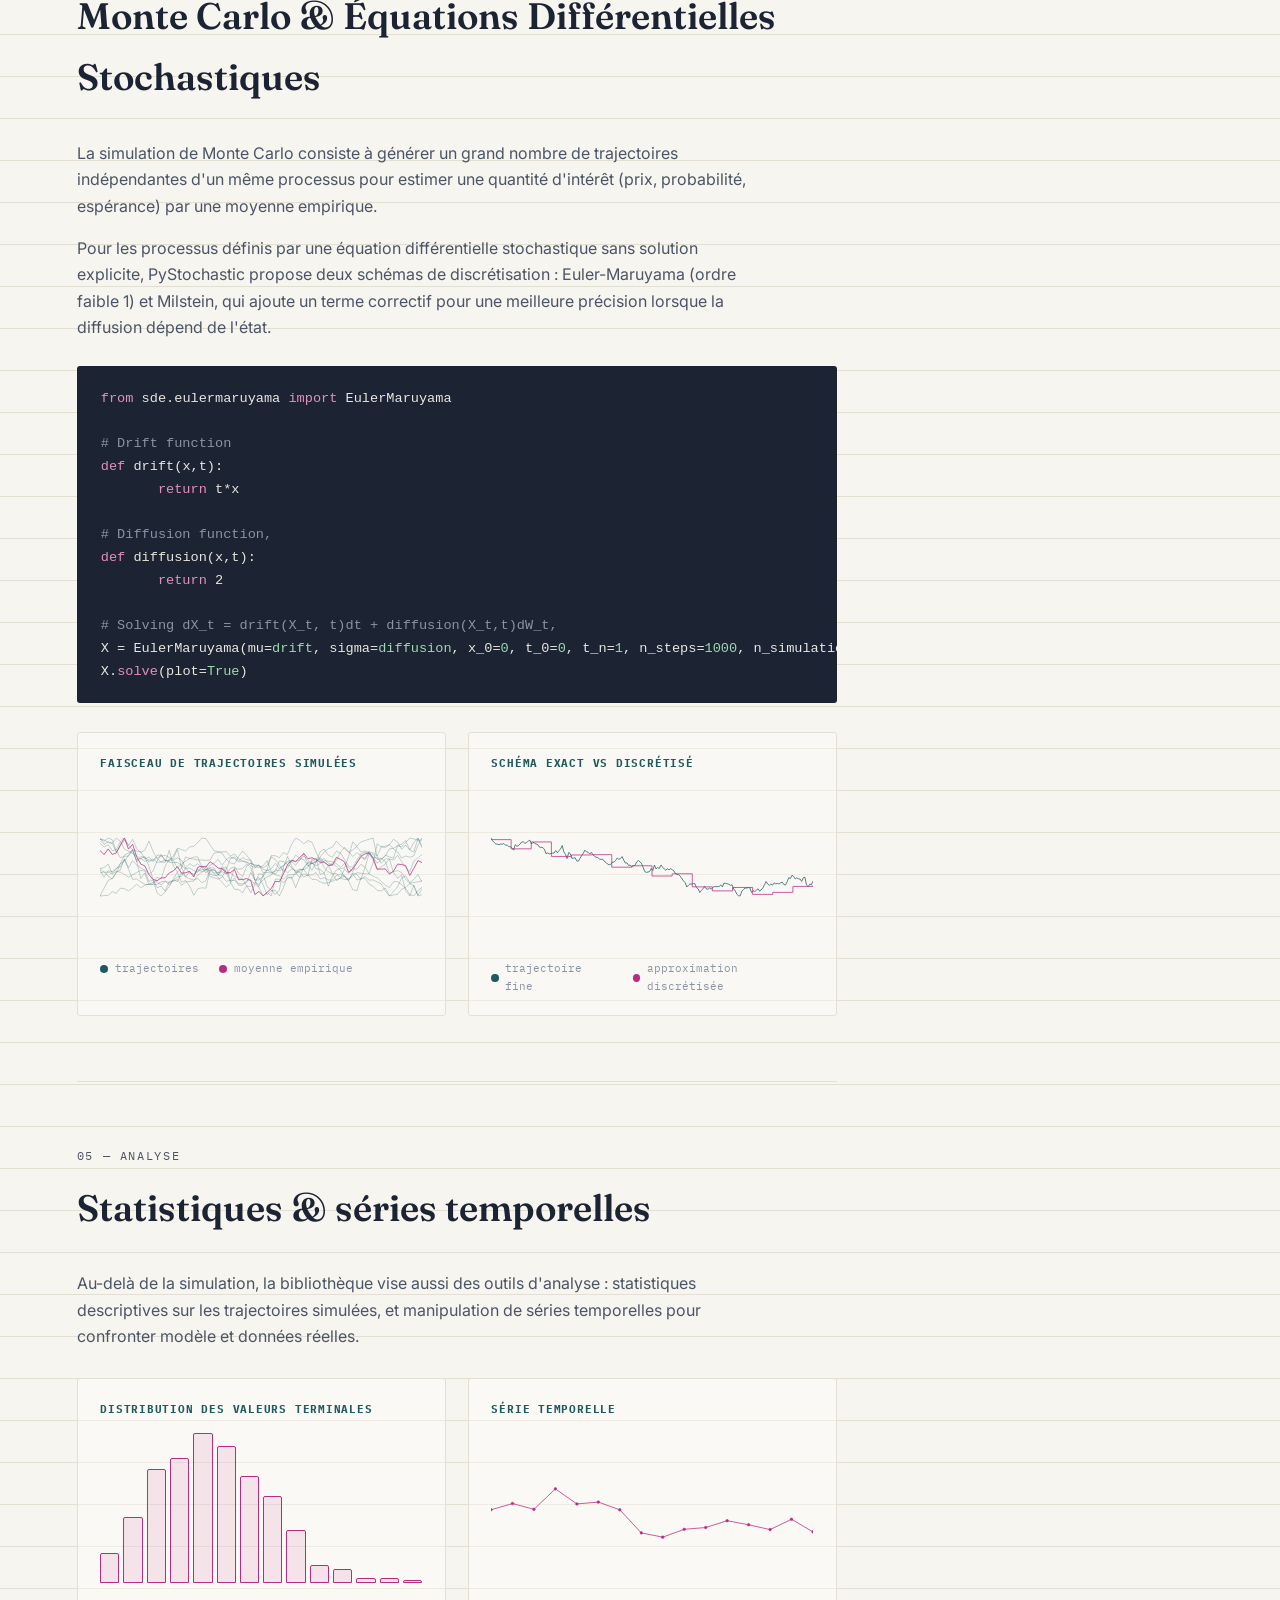
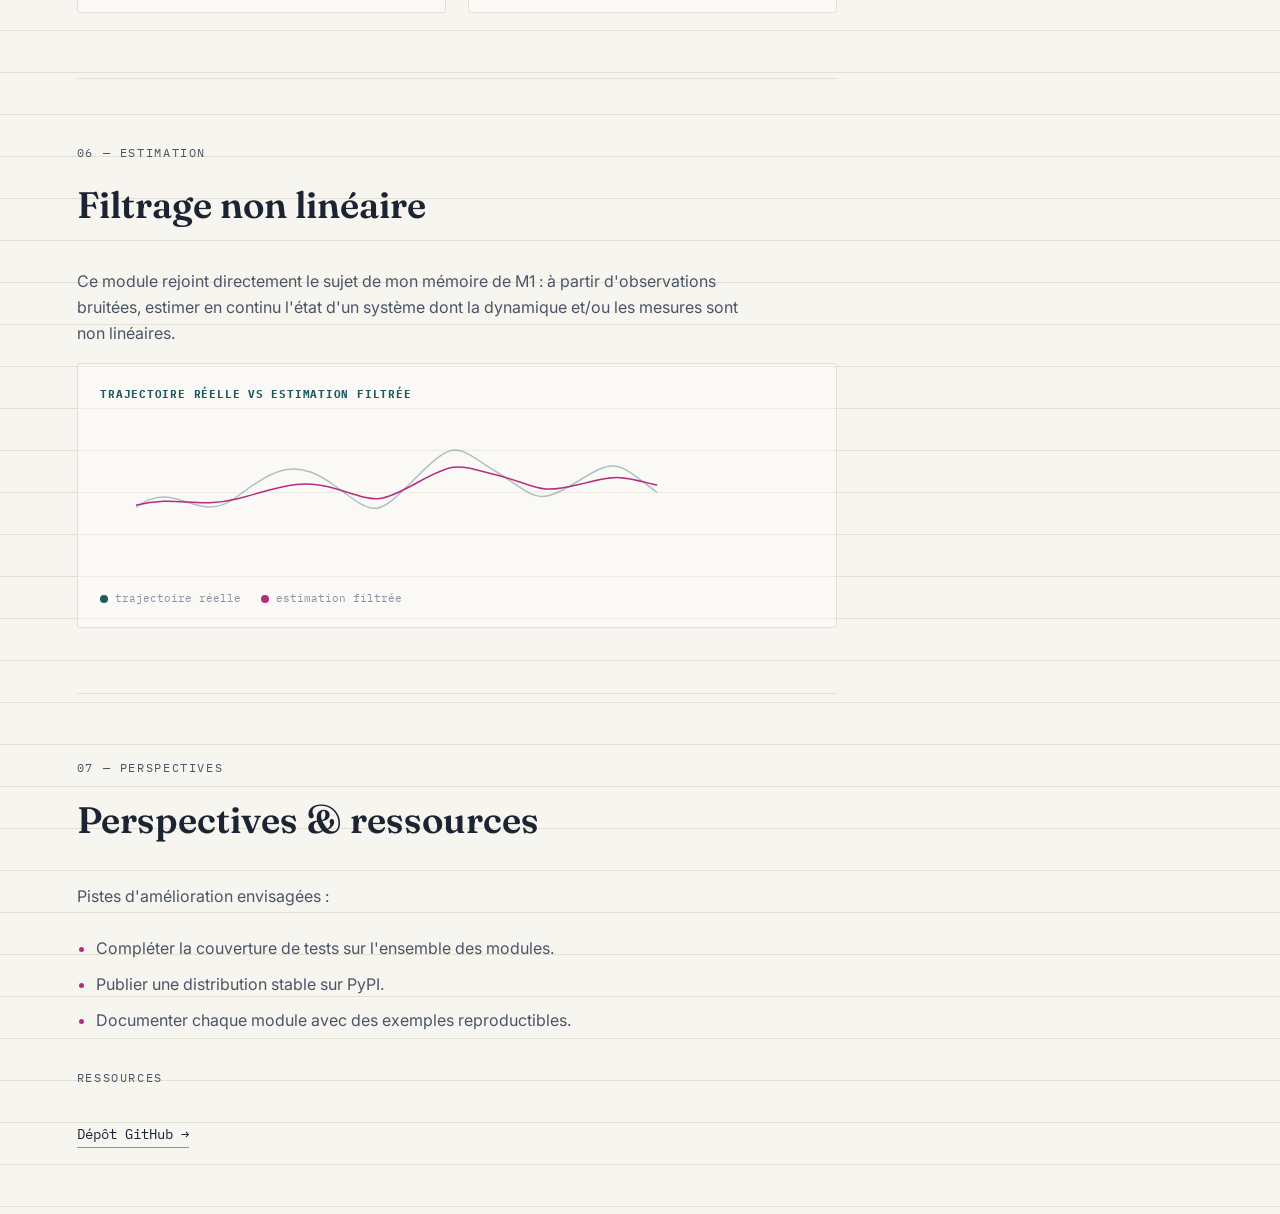
==== commit de6d4c0f: "Improved code formatting" ====
--- a/projets/pystochastic.html
+++ b/projets/pystochastic.html
@@ -109,7 +109,7 @@
 <span class="kw">       return</span> 2
 
 <span class="cm"># Solving dX_t = drift(X_t, t)dt + diffusion(X_t,t)dW_t, </span>
-X = EulerMaruyama(mu=<span class="st">drift</span>, sigma=<span class="st">diffusion</span>, x_0=<span class="st">0</span>,t_0=<span class="st">0</span>,t_n=<span class="st">1</span>,n_steps=<span class="st">1000</span>,n_simulations=<span class="st">20</span>)
+X = EulerMaruyama(mu=<span class="st">drift</span>, sigma=<span class="st">diffusion</span>, x_0=<span class="st">0</span>, t_0=<span class="st">0</span>, t_n=<span class="st">1</span>, n_steps=<span class="st">1000</span>, n_simulations=<span class="st">20</span>)
 X.<span class="kw">solve</span>(plot=<span class="st">True</span>)
 </code></pre>
 
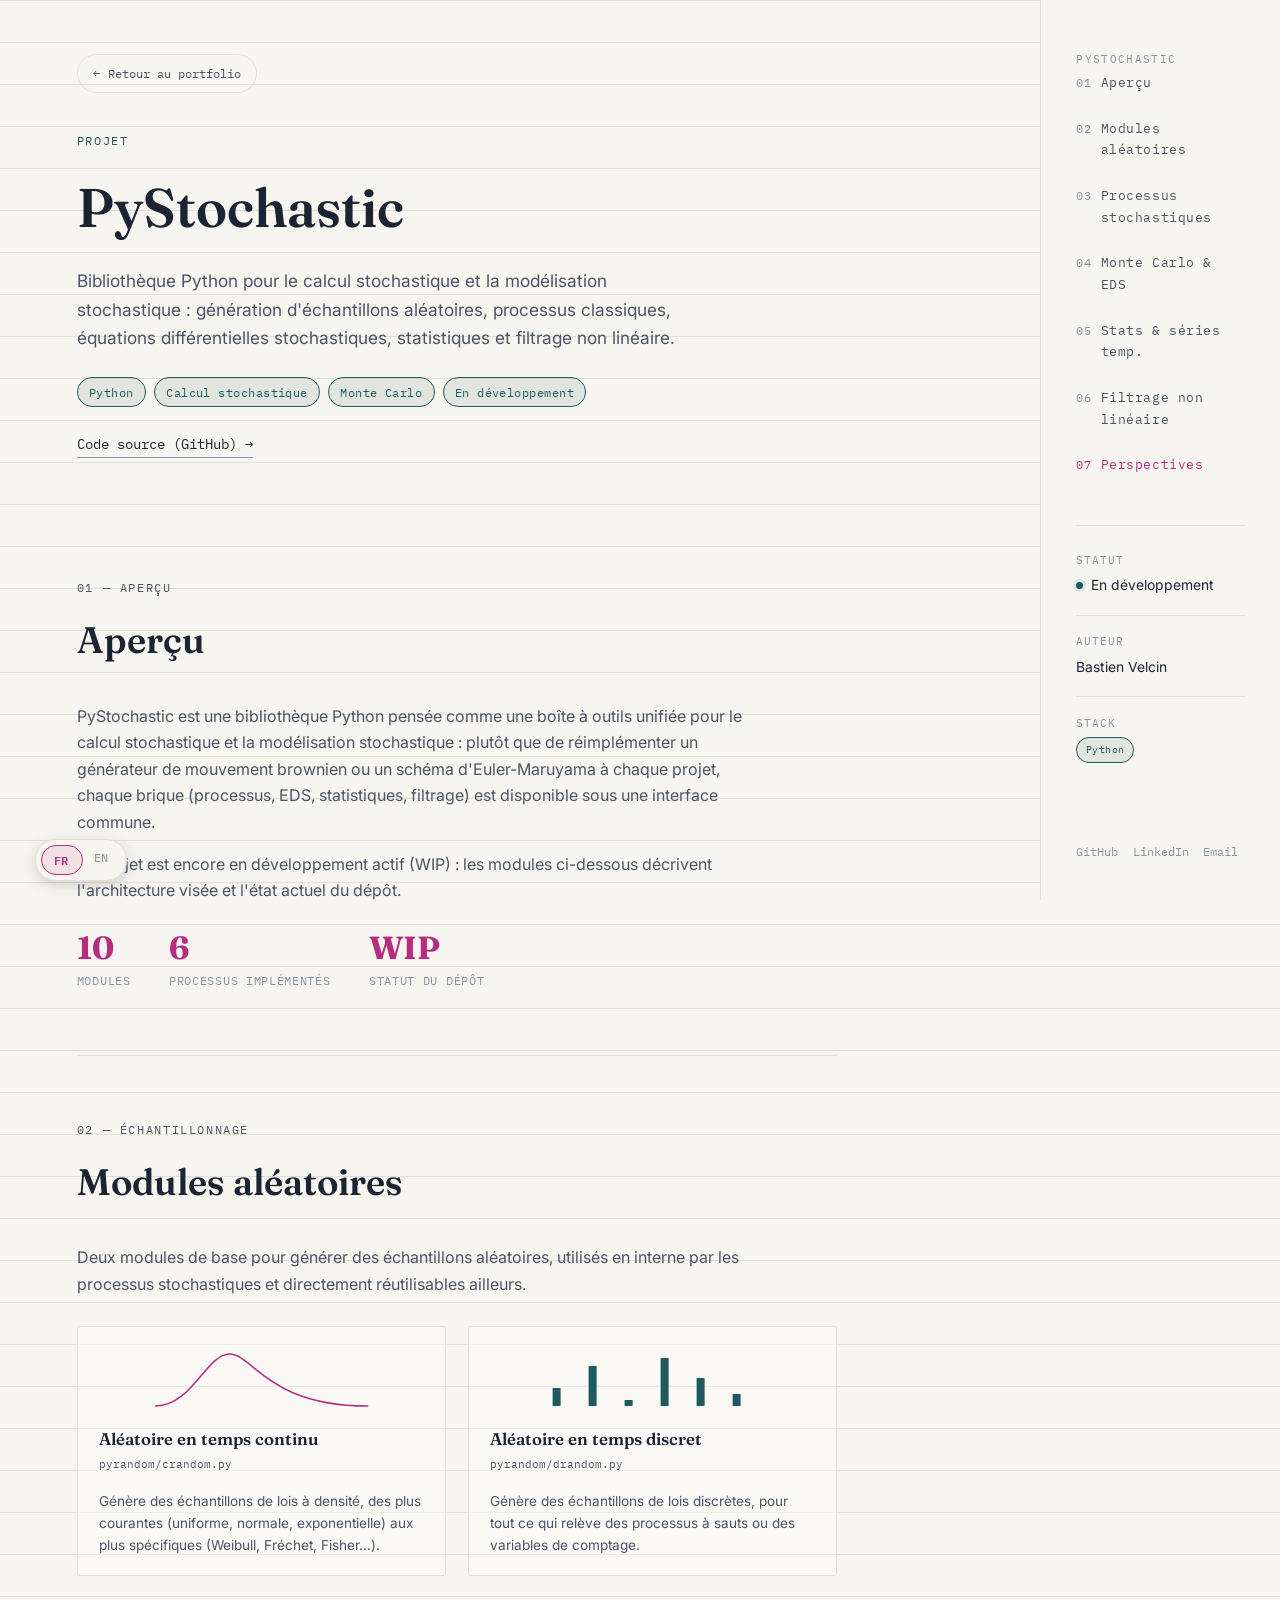
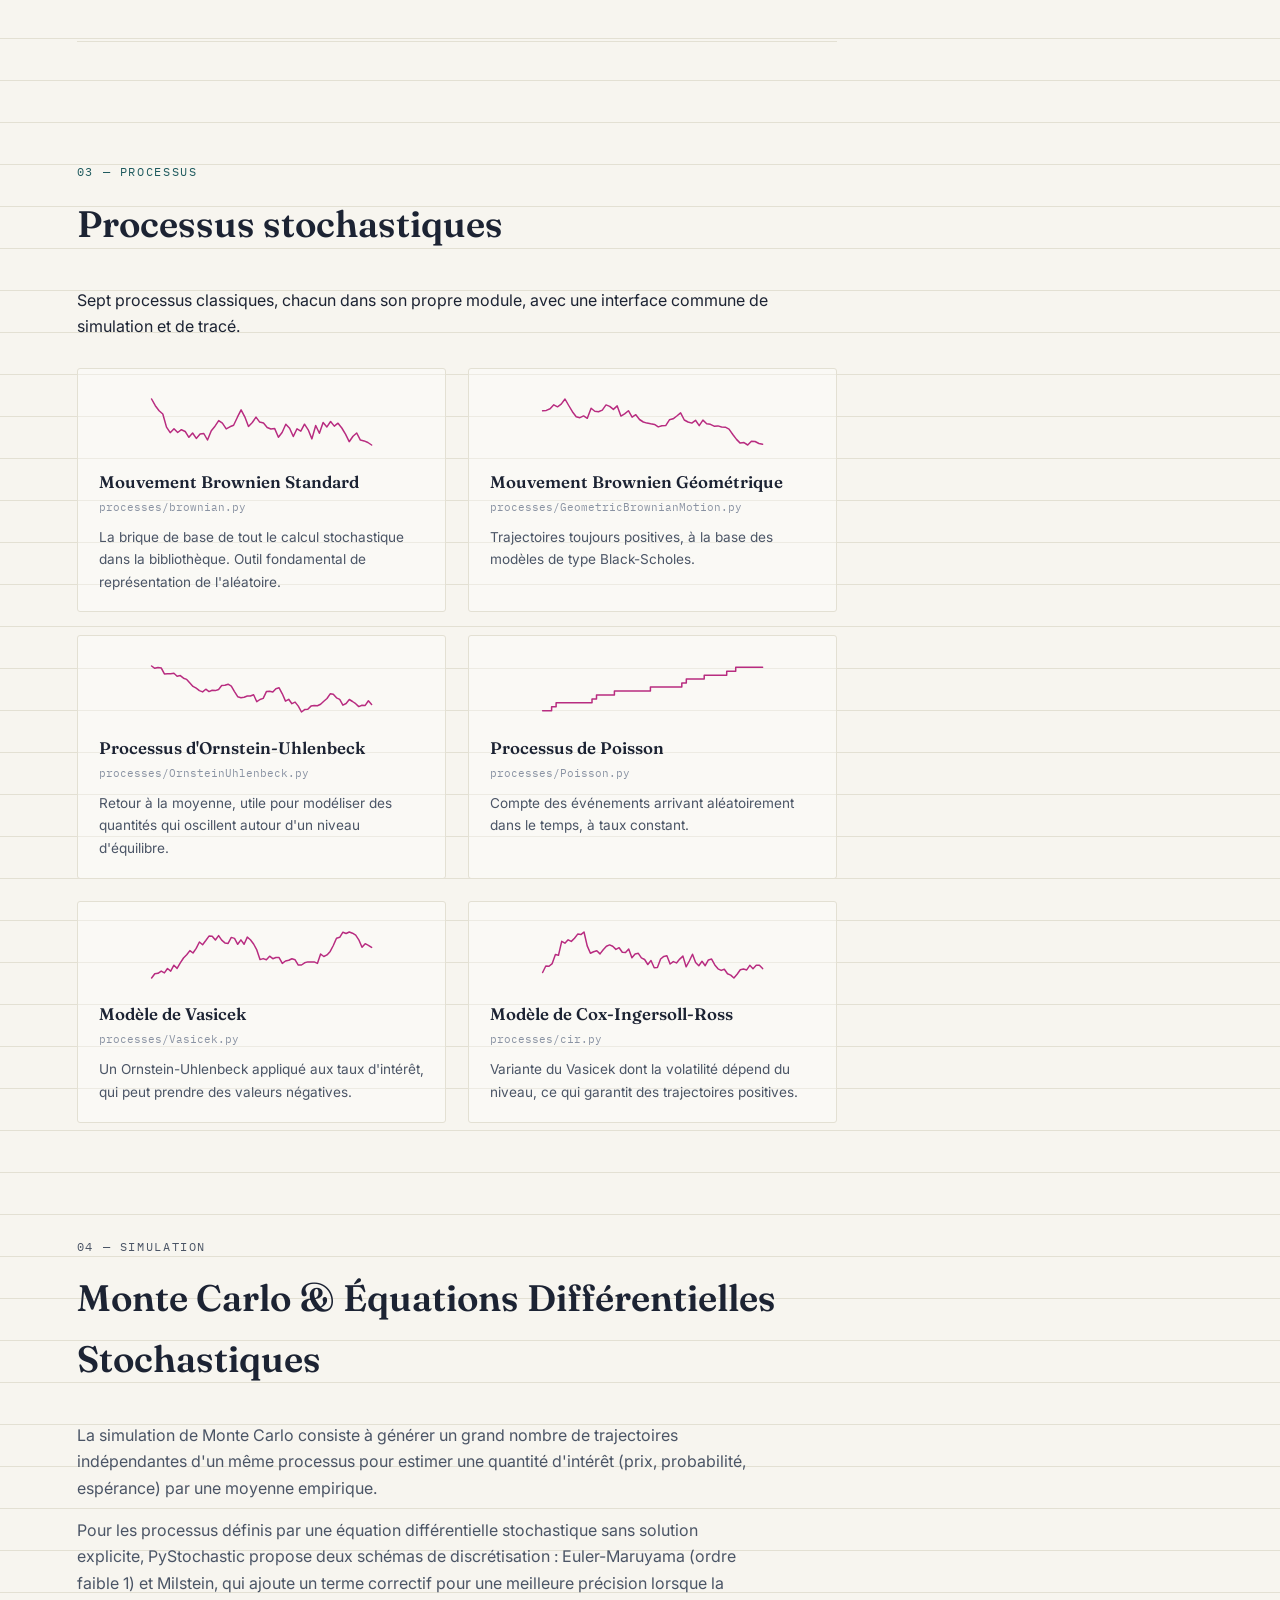
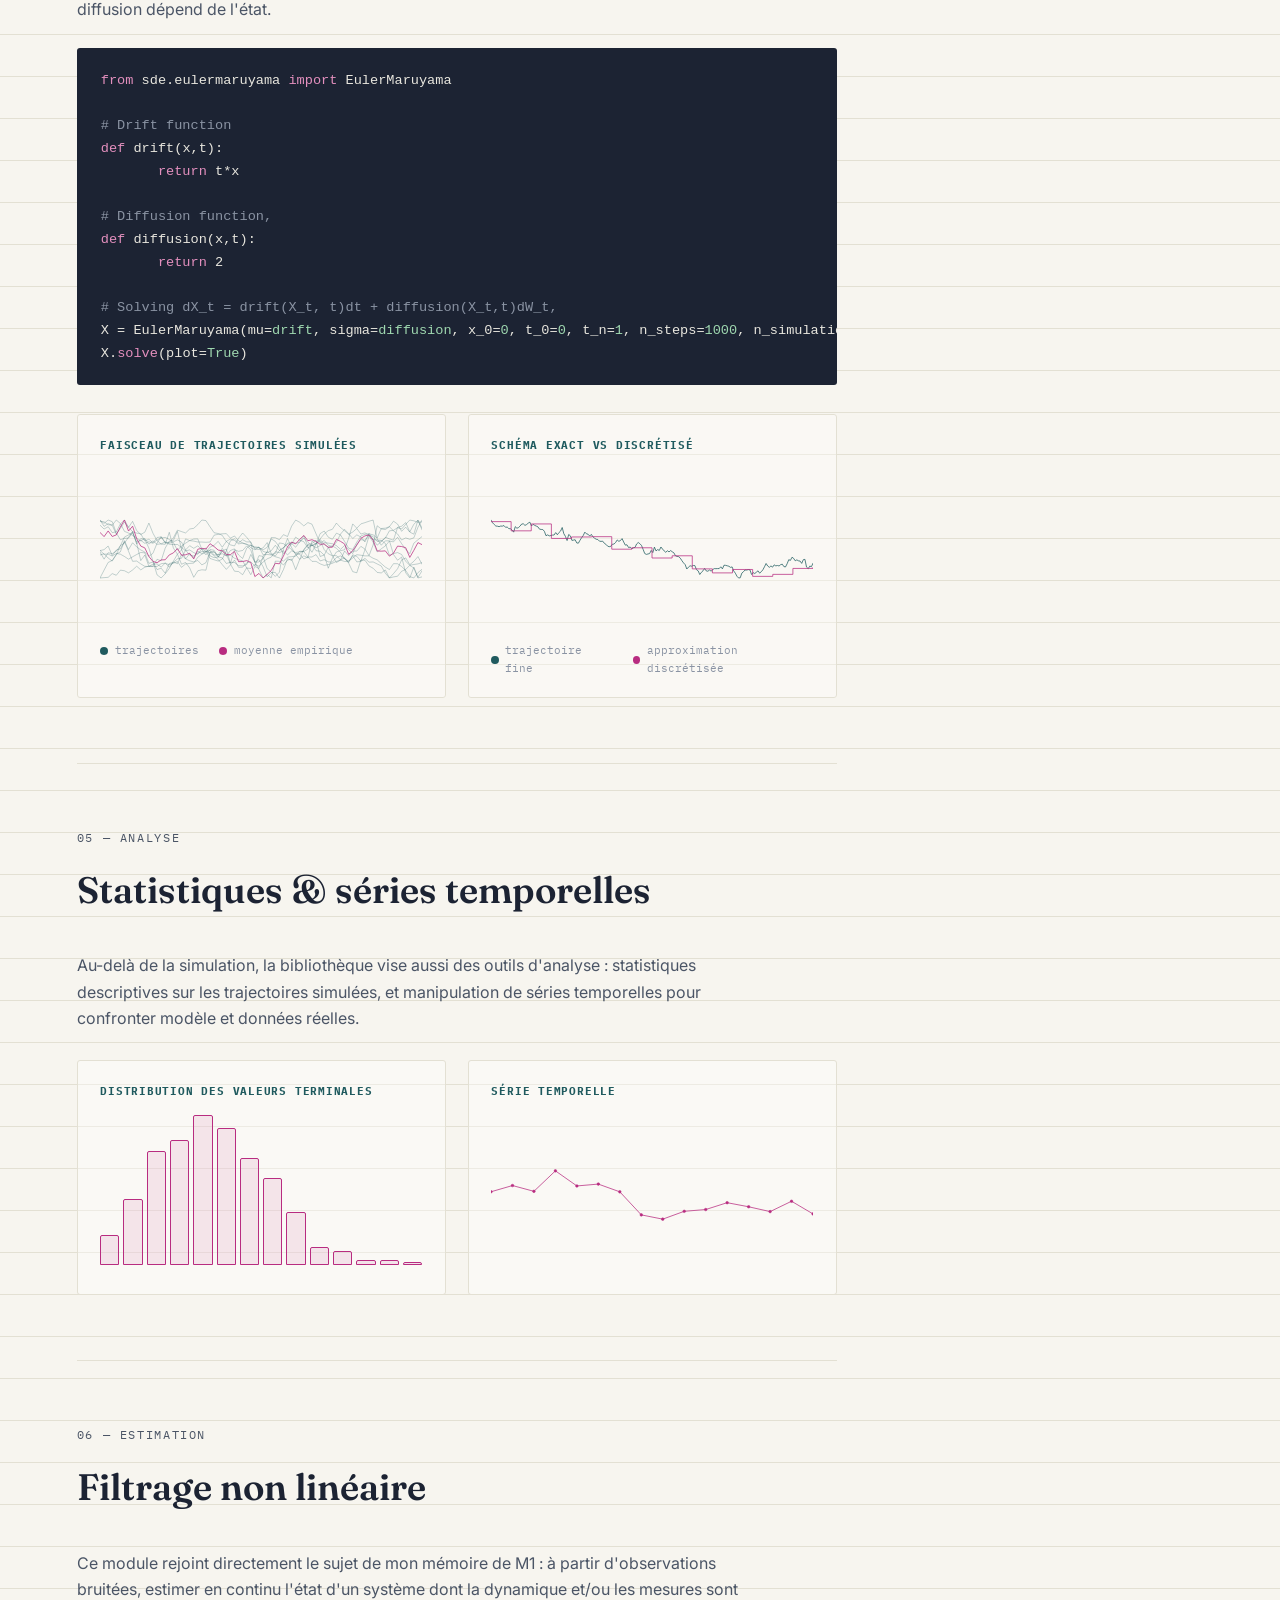
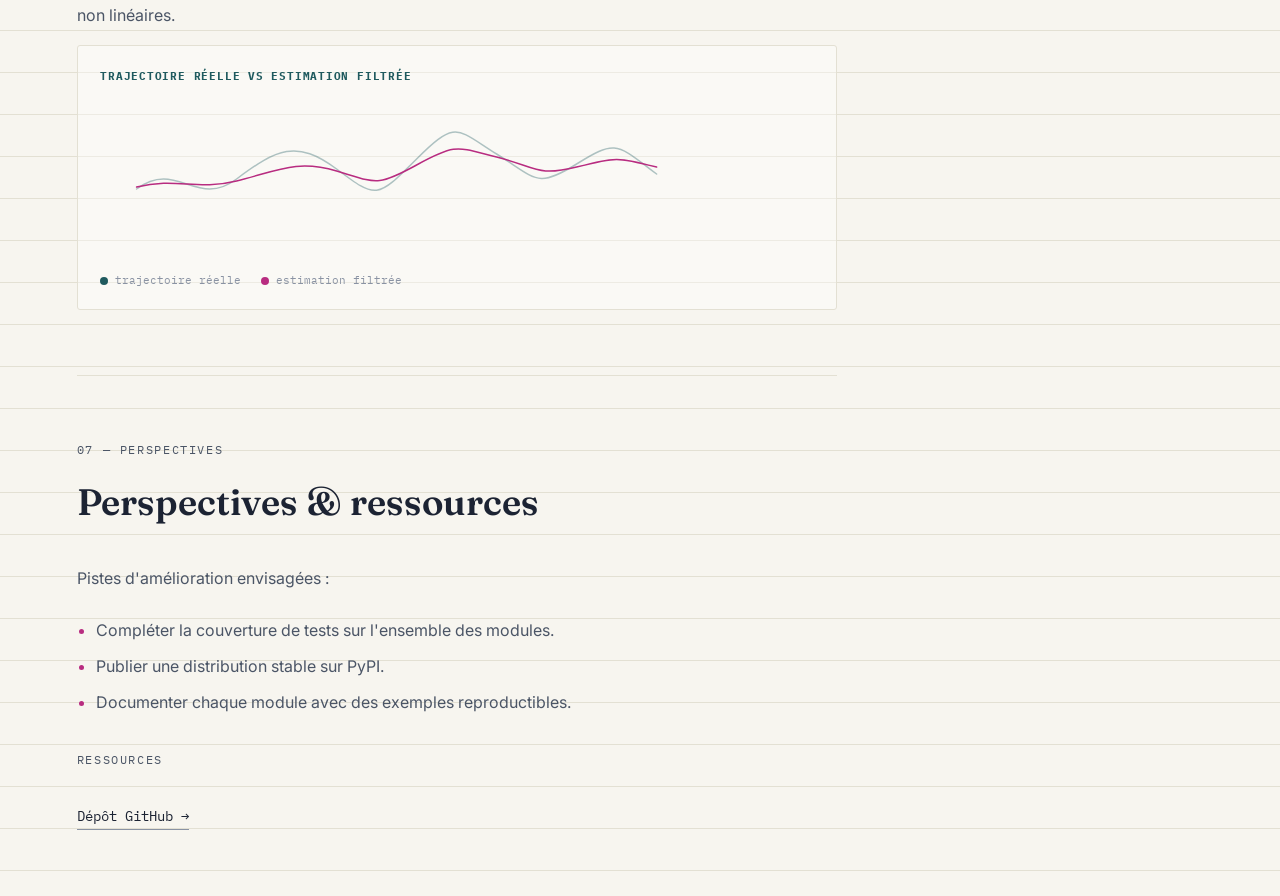
==== commit c07048d1: "- CRR Deleted" ====
--- a/projets/pystochastic.html
+++ b/projets/pystochastic.html
@@ -58,7 +58,7 @@
 
       <ul class="stat-row">
         <li><strong>10</strong><span data-i18n="stat.modules">modules</span></li>
-        <li><strong>7</strong><span data-i18n="stat.processus">processus implémentés</span></li>
+        <li><strong>6</strong><span data-i18n="stat.processus">processus implémentés</span></li>
         <li><strong>WIP</strong><span data-i18n="stat.statut">statut du dépôt</span></li>
       </ul>
     </section>
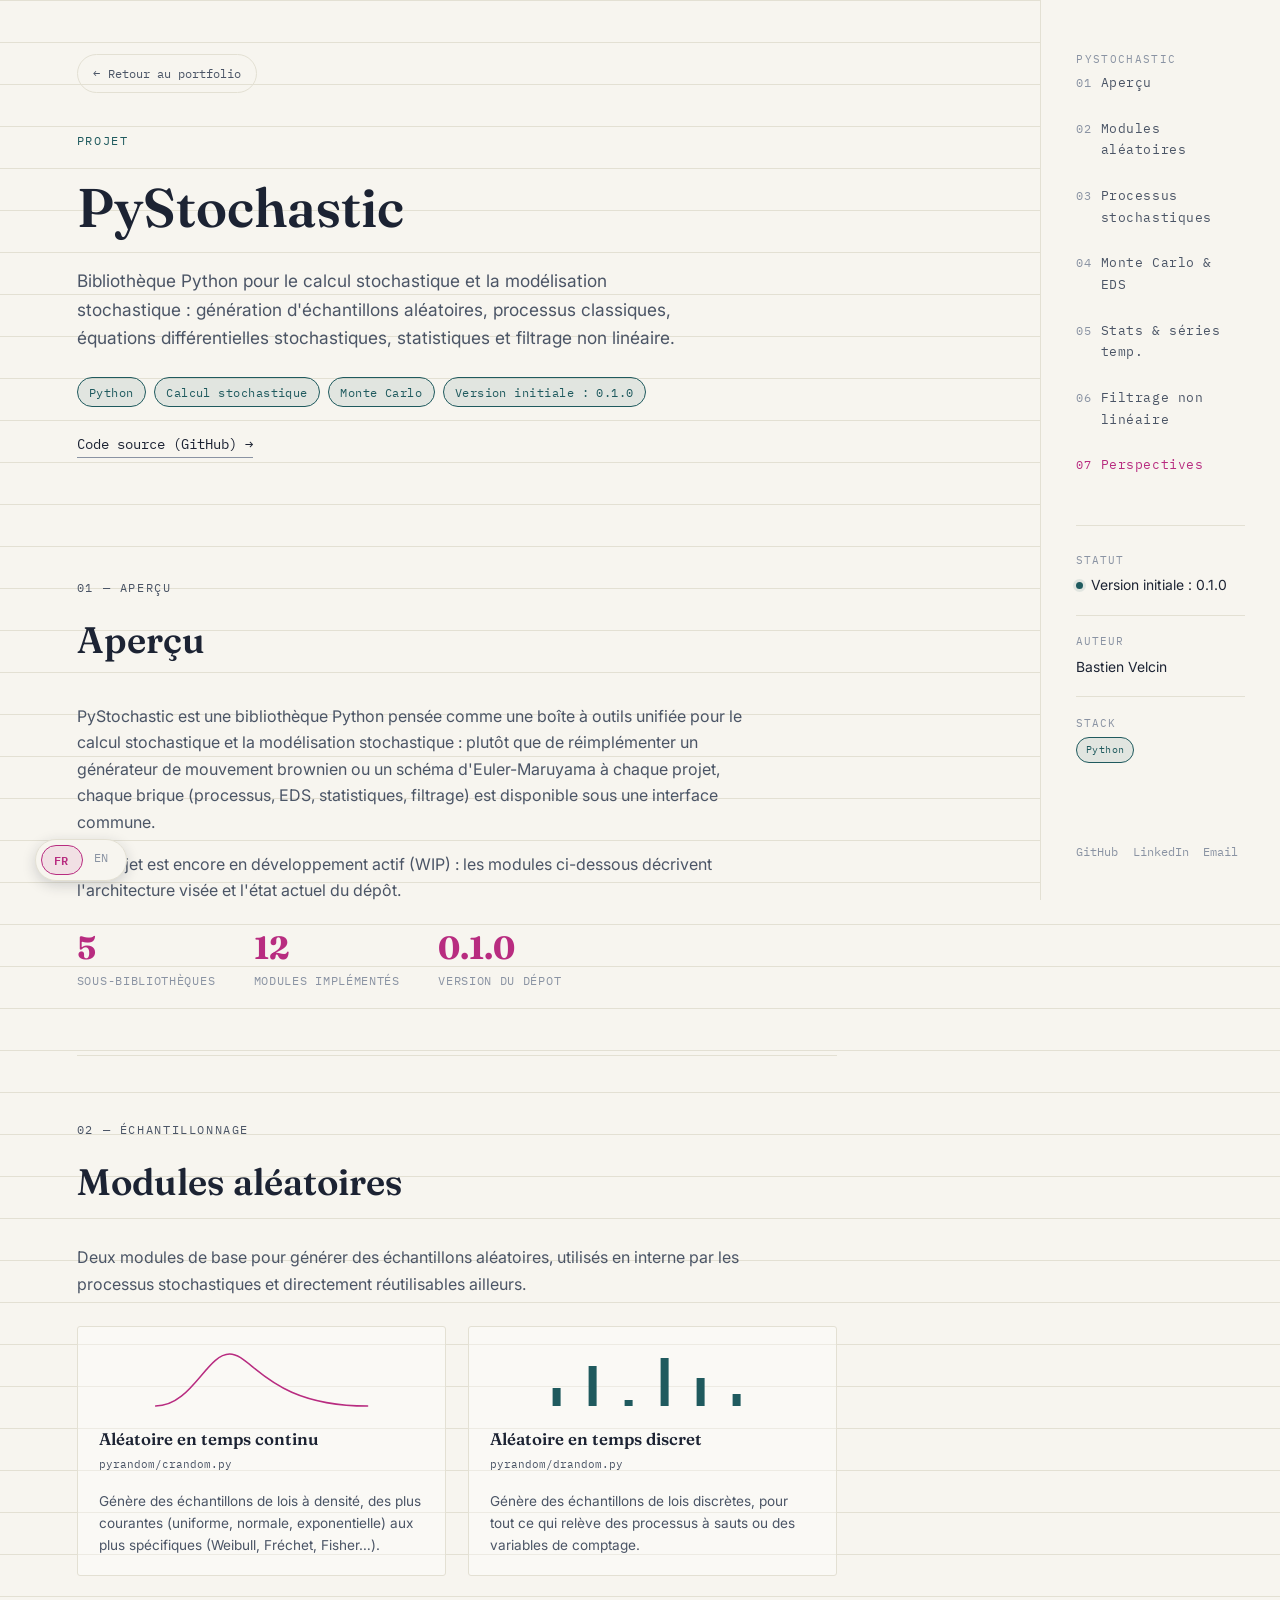
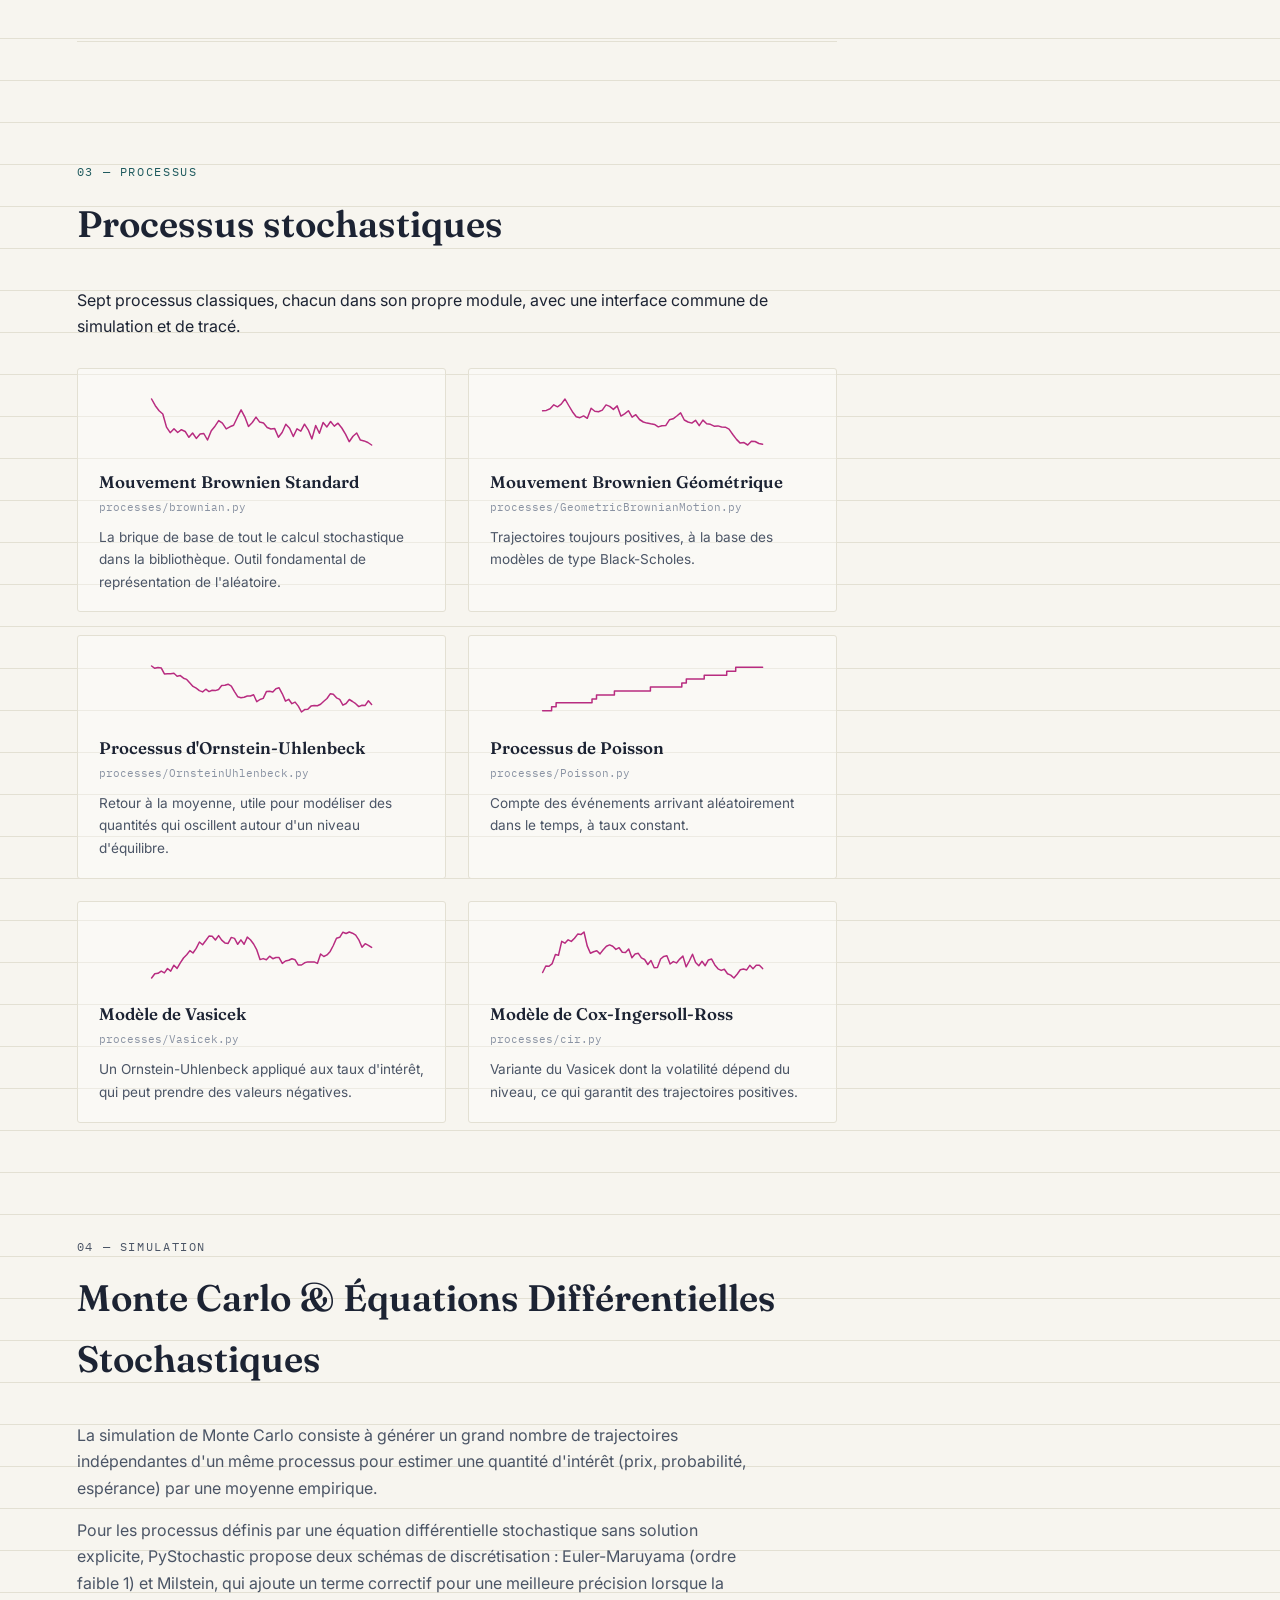
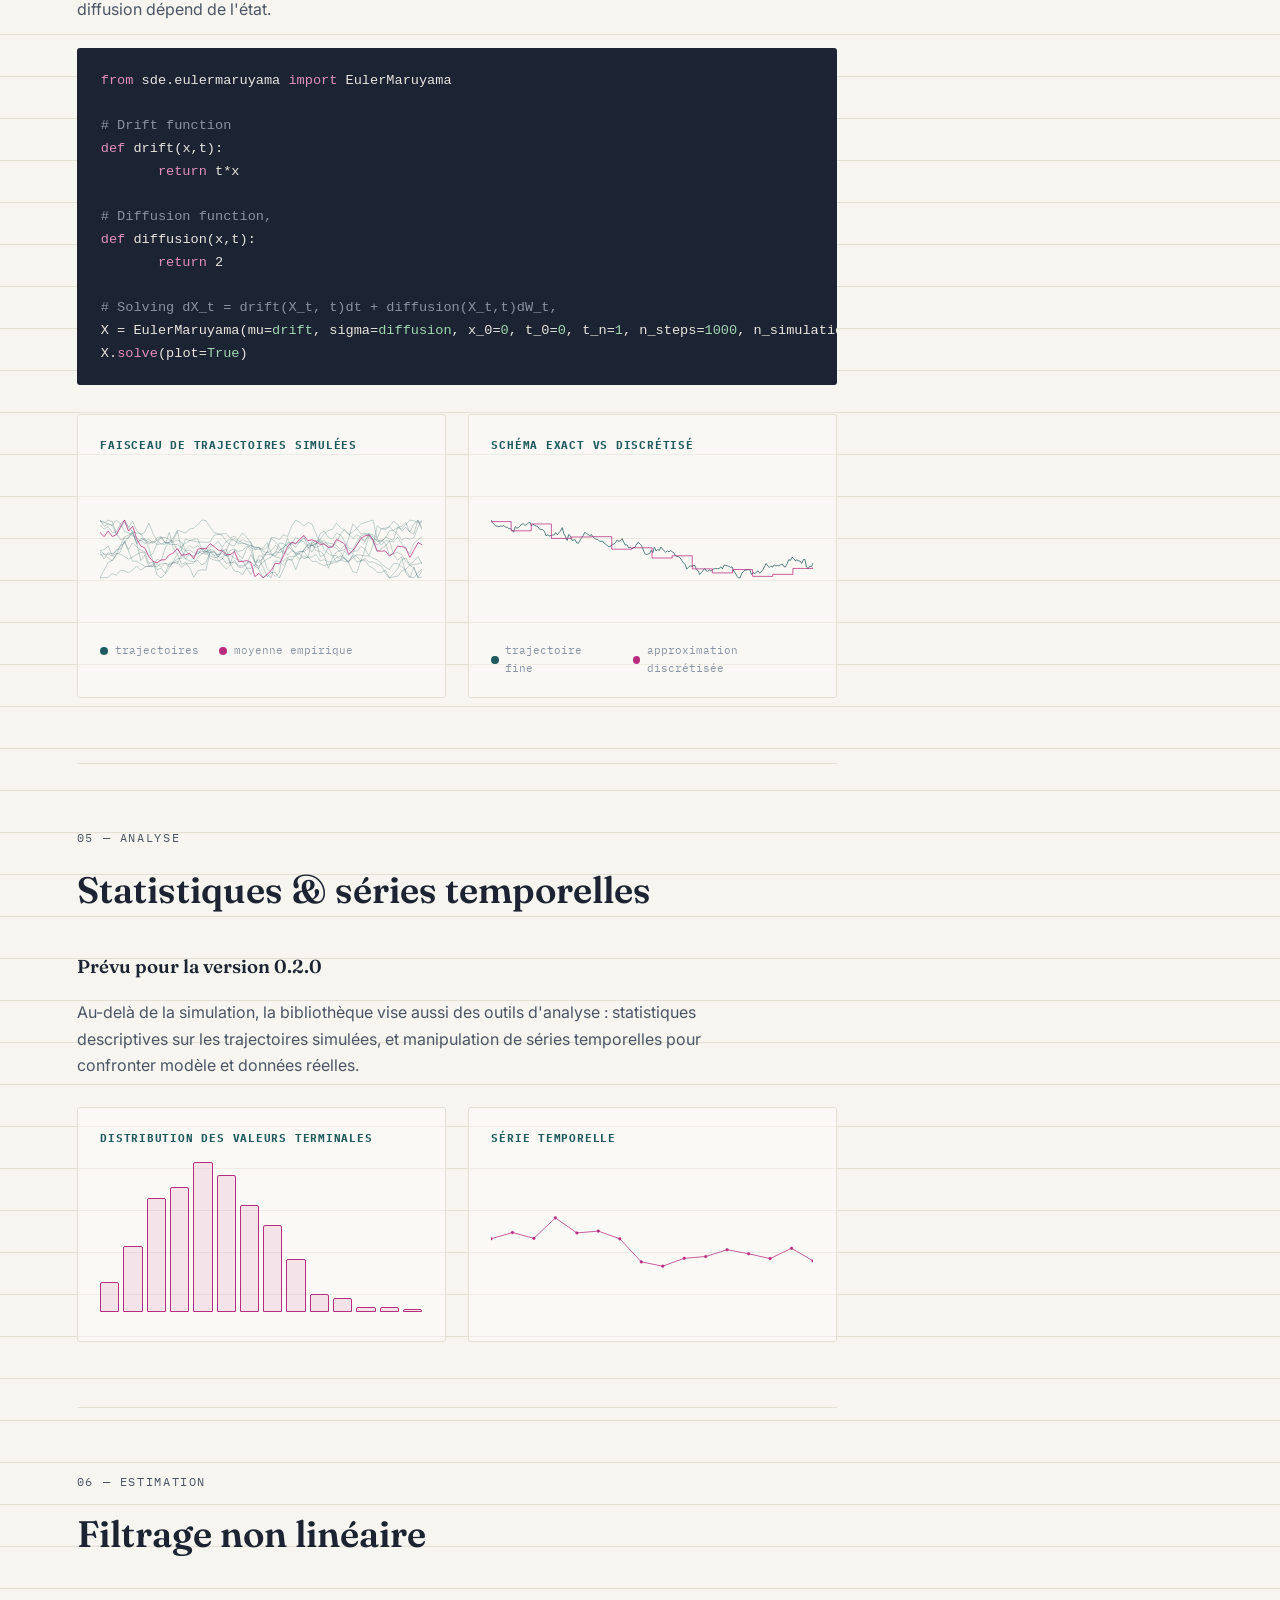
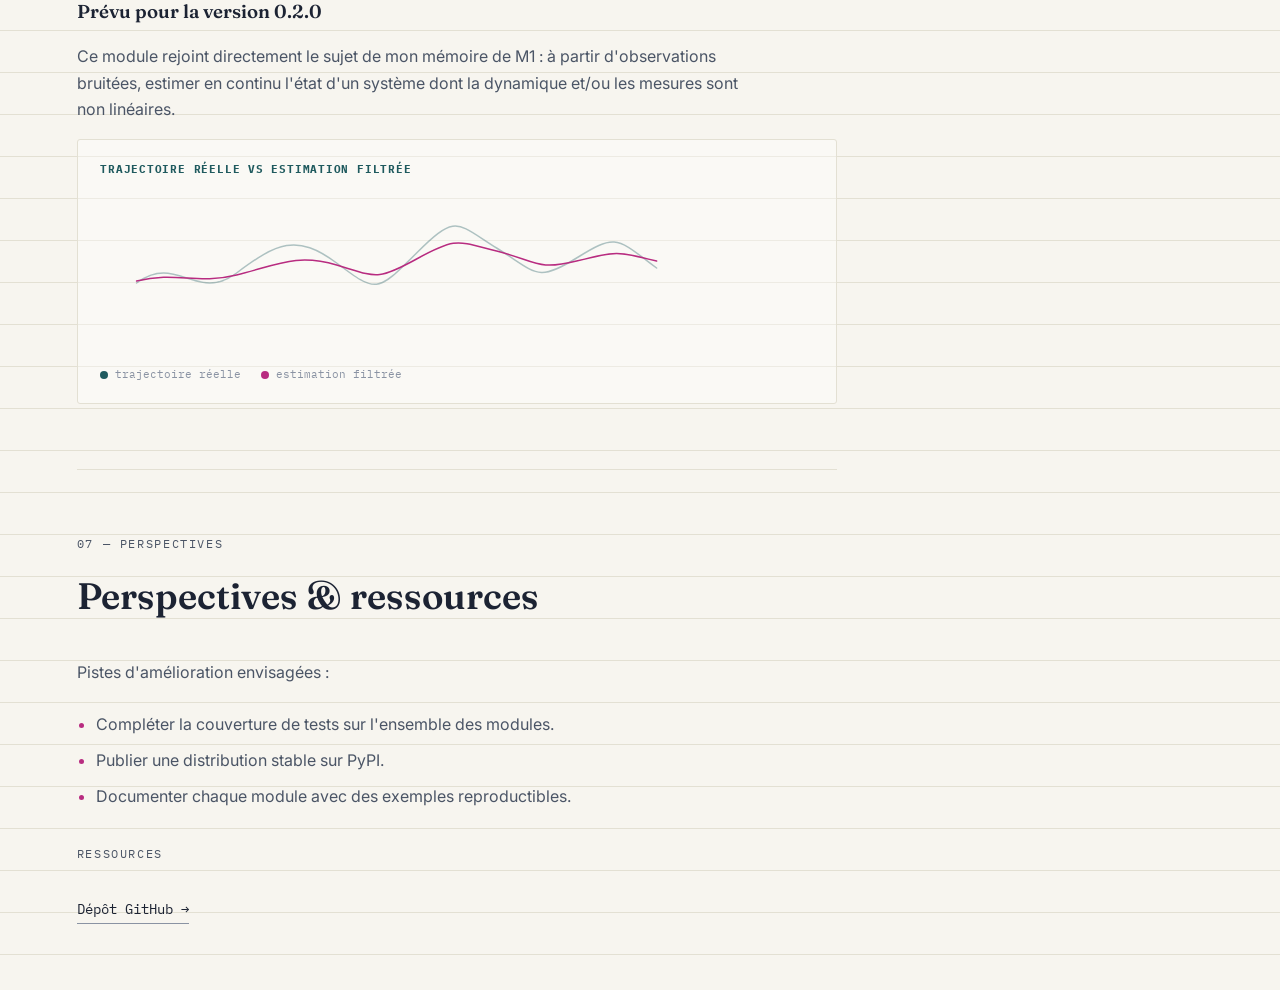
==== commit 121b73a0: "Updated project status and statistics for initial release" ====
--- a/projets/pystochastic.html
+++ b/projets/pystochastic.html
@@ -33,7 +33,7 @@
         <span class="pill">Python</span>
         <span class="pill">Calcul stochastique</span>
         <span class="pill">Monte Carlo</span>
-        <span class="pill" data-i18n="hero.pill.status">En développement</span>
+        <span class="pill" data-i18n="hero.pill.status">Version initiale : 0.1.0</span>
       </div>
 
       <div class="hero-links project-hero-links">
@@ -57,9 +57,9 @@
       </p>
 
       <ul class="stat-row">
-        <li><strong>10</strong><span data-i18n="stat.modules">modules</span></li>
-        <li><strong>6</strong><span data-i18n="stat.processus">processus implémentés</span></li>
-        <li><strong>WIP</strong><span data-i18n="stat.statut">statut du dépôt</span></li>
+        <li><strong>5</strong><span data-i18n="stat.modules">sous-bibliothèques</span></li>
+        <li><strong>12</strong><span data-i18n="stat.processus">processus implémentés</span></li>
+        <li><strong>0.1.0</strong><span data-i18n="stat.statut">Version du dépot</span></li>
       </ul>
     </section>
 
@@ -148,6 +148,7 @@
     <section id="stats-series" class="project-section reveal">
       <p class="eyebrow" data-i18n="section.stats.eyebrow">05 — Analyse</p>
       <h2 data-i18n="section.stats.title">Statistiques & séries temporelles</h2>
+        <h3 data-i18n="nextversion">Prévu pour la version 0.2.0</h3>
       <p data-i18n="stats.p1">
         Au-delà de la simulation, la bibliothèque vise aussi des outils d'analyse : statistiques
         descriptives sur les trajectoires simulées, et manipulation de séries temporelles pour
@@ -173,7 +174,8 @@
     <!-- ============ FILTRAGE NON LINÉAIRE ============ -->
     <section id="filtrage" class="project-section reveal">
       <p class="eyebrow" data-i18n="section.filtrage.eyebrow">06 — Estimation</p>
-      <h2 data-i18n="section.filtrage.title">Filtrage non linéaire</h2>
+      <h2 data-i18n="section.filtrage.title">Filtrage non linéaire
+          <h3 data-i18n="nextversion">Prévu pour la version 0.2.0</h3>
       <p data-i18n="filtrage.p1">
         Ce module rejoint directement le sujet de mon mémoire de M1 : à partir d'observations
         bruitées, estimer en continu l'état d'un système dont la dynamique et/ou les mesures sont
